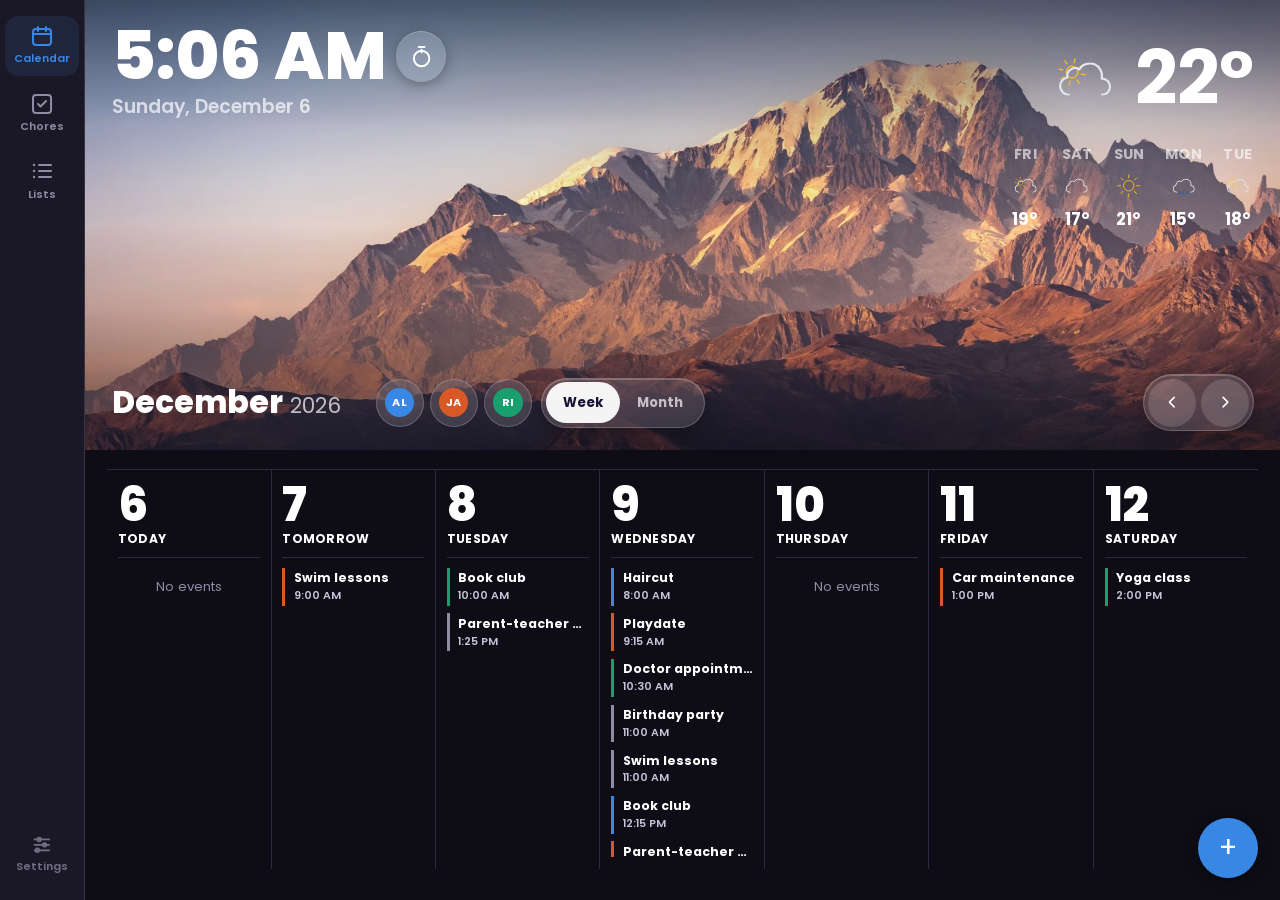
==== family-calendar/index.html @ 55bb39b6 "Speed up weather icon animations ~20%, size up the whole weather section ~25% scaleSvgTiming() scale" ====
<!doctype html>
<html lang="en">
<head>
<meta charset="UTF-8">
<meta name="viewport" content="width=device-width, initial-scale=1, maximum-scale=1, user-scalable=no, viewport-fit=cover">
<title>Lamarsh Calendar</title>
<meta name="description" content="Family wall calendar — shared calendar, chores, and lists.">
<link rel="manifest" href="manifest.json">
<meta name="theme-color" content="#0e0d16">
<meta name="apple-mobile-web-app-capable" content="yes">
<meta name="apple-mobile-web-app-status-bar-style" content="black-translucent">
<meta name="apple-mobile-web-app-title" content="Calendar">
<link rel="apple-touch-icon" href="icons/icon-192.svg">
<link rel="icon" href="icons/icon-192.svg" type="image/svg+xml">
<link rel="preconnect" href="https://fonts.googleapis.com">
<link rel="preconnect" href="https://fonts.gstatic.com" crossorigin>
<link href="https://fonts.googleapis.com/css2?family=Poppins:wght@400;500;600;700;800&display=swap" rel="stylesheet">
<style>
  /* ---------------------------------------------------------------------
     Design tokens
     Palette source: dataviz-skill validated categorical set (adjacent-pair
     CVD-safe in both light & dark). Family colors are always paired with a
     name/initials label, never color-alone, per the skill's relief rule.
     --------------------------------------------------------------------- */
  :root{
    --bg:#f5f4fb; --surface:#ffffff; --surface-2:#ffffff;
    --ink:#14121f; --ink-secondary:#5b5770; --ink-muted:#928da8;
    --border:rgba(31,23,71,0.08); --gridline:#e7e4f3; --baseline:#c7c2e0;
    --accent:#2a78d6; --accent-ink:#ffffff;
    --good:#0ca30c; --warning:#fab219; --serious:#ec835a; --critical:#d03b3b;
    --radius-lg:20px; --radius-md:14px; --radius-sm:10px;
    --font:'Poppins',system-ui,-apple-system,'Segoe UI',sans-serif;
    --shadow:0 3px 14px rgba(31,23,71,0.08), 0 1px 3px rgba(31,23,71,0.05);
    --tap-min:48px; --tap-primary:60px;
    color-scheme: light;
  }
  html[data-theme="dark"]{
    --bg:#0e0d16; --surface:#1a1826; --surface-2:#211f30;
    --ink:#ffffff; --ink-secondary:#c6c3d9; --ink-muted:#8f8ba3;
    --border:rgba(255,255,255,0.12); --gridline:#2c2a3d; --baseline:#3c3a52;
    --accent:#3987e5; --accent-ink:#ffffff;
    --shadow:0 2px 14px rgba(0,0,0,0.45);
    color-scheme: dark;
  }
  *,*::before,*::after{ box-sizing:border-box; }
  /* Scale is calibrated for a 16:9 panel rotated between landscape/portrait —
     e.g. a 22" monitor at 1920x1080 or 1080x1920. Both orientations share the
     same short/long side pair (1080/1920), so vmin (the shorter side) stays
     consistent between them: this lands ~16px at that resolution and scales
     proportionally for a same-ratio panel of a different size. */
  html{ font-size: clamp(13px, 0.28vmin + 13px, 18px); -webkit-tap-highlight-color: transparent; }
  body{
    margin:0; min-height:100vh; min-height:100dvh; background:var(--bg); color:var(--ink);
    font-family:var(--font); font-weight:400; overflow:hidden;
    transition: background .6s ease, color .6s ease;
  }
  button{ font-family:inherit; }
  h1,h2,h3{ margin:0; font-weight:700; }
  p{ margin:0; }
  ul{ list-style:none; margin:0; padding:0; }
  input,select,textarea{ font-family:inherit; font-size:1rem; }
  .visually-hidden{ position:absolute; width:1px; height:1px; overflow:hidden; clip:rect(0,0,0,0); }

  /* ---------------------------------------------------------------------
     App shell
     --------------------------------------------------------------------- */
  #app{
    height:100vh; height:100dvh; width:100vw; display:grid; overflow:hidden;
  }
  #app[data-orientation="portrait"]{
    grid-template-columns: 1fr;
    grid-template-rows: auto 1fr auto;
    grid-template-areas: "header" "main" "nav";
  }
  #app[data-orientation="landscape"]{
    grid-template-columns: auto 1fr;
    grid-template-rows: auto 1fr;
    grid-template-areas: "nav header" "nav main";
  }

  /* Week/month cross-fade — see switchCalMode(). Week and month are
     structurally different enough (single grid vs. photo-sidebar layout,
     header shown vs. collapsed) that sliding one into the other would
     look like two unrelated layouts colliding, so both header and main
     fade+scale out together, swap instantly while invisible, then
     fade+scale back in as the new layout. */
  header#header, #main{ transition: opacity .22s ease, transform .22s ease; }
  .cal-mode-swap header#header, .cal-mode-swap #main{ opacity:0; transform:scale(.97); pointer-events:none; }

  /* Header — a permanent-dark "wallpaper" hero: time+date, current weather
     + a short forecast strip, with a glass toolbar (nav/filter/Week-Month)
     for the Calendar view floating on top. This panel does not follow the
     light/dark toggle — like a lock-screen wallpaper it's always dark;
     the toggle governs the content area below it instead. */
  header#header{
    grid-area: header; display:flex; flex-direction:column; gap:.7rem;
    padding: 1rem 1.4rem; position:relative; overflow:hidden; color:#fff;
    background:#0a0917; /* fallback; .hero-bg paints the real wallpaper */
  }
  /* Wallpaper: a real photo (embedded as a data URI, so it needs no
     network fetch and works the same in the sandbox, the Artifact
     preview, and once deployed) — see DEFAULT_WALLPAPER and
     applyWallpaperPhoto(). Settings -> Wallpaper photo can swap in a
     different image URL once deployed; the embedded default is always
     the fallback if that fails to load. */
  .hero-bg{ position:absolute; inset:0; z-index:0; overflow:hidden; background:#141225; }
  .hero-photo{ position:absolute; inset:0; background-size:cover; background-position:center; }
  /* Dual vignette: darkens the top (clock/date/weather) and bottom (the
     toolbar) for contrast, leaving the middle of the photo clear. */
  .hero-overlay{
    position:absolute; inset:0; z-index:0; pointer-events:none;
    background:linear-gradient(180deg, rgba(4,4,12,.58) 0%, rgba(4,4,12,.12) 28%, transparent 50%, rgba(4,4,12,.1) 68%, rgba(4,4,12,.56) 100%);
  }
  .hero-main{ display:flex; align-items:flex-start; justify-content:space-between; gap:1rem; flex-wrap:wrap; position:relative; z-index:1; }
  .hero-clock-block{ display:flex; flex-direction:column; gap:.15rem; }
  .hero-clock-block .clock{ font-size:2.3rem; font-weight:800; font-variant-numeric:tabular-nums; line-height:1; color:#fff; }
  .hero-clock-block .subline{ font-size:.9rem; color:rgba(255,255,255,.68); font-weight:600; }

  .hero-weather-block{ display:flex; align-items:center; gap:1rem; flex-wrap:wrap; }
  .weather-now{ display:flex; align-items:center; gap:.63rem; }
  .weather-now .wicon svg{ width:2.63rem; height:2.63rem; display:block; }
  .weather-now .wtemp{ font-size:1.88rem; font-weight:700; }
  .weather-strip{ display:flex; gap:1.06rem; padding-left:1.25rem; border-left:1px solid rgba(255,255,255,.16); }
  .weather-day{ display:flex; flex-direction:column; align-items:center; gap:.19rem; font-size:.83rem; color:rgba(255,255,255,.6); font-weight:700; text-transform:uppercase; letter-spacing:.02em; }
  .weather-day .wicon svg{ width:1.44rem; height:1.44rem; color:rgba(255,255,255,.82); display:block; }
  .weather-day .wtemp{ font-size:.9rem; color:#fff; font-weight:700; text-transform:none; letter-spacing:0; }

  /* Current-conditions weather icon animates (Meteocons' own native SMIL
     animations — rotating sun, drifting cloud, falling rain, etc.); the
     forecast strip below it renders the same source icons with their
     animations stripped, so only "right now" feels alive. See
     weatherIconSvg()/WEATHER_ICON_RAW in the script — prefers-reduced-
     motion is honored there (animations are stripped at markup-build
     time, since it's SMIL, not CSS, so a CSS media query can't reach it). */
  .weather-now .wicon svg{ overflow:visible; }

  .header-cal-toolbar-wrap{ display:flex; flex-direction:column; align-items:flex-start; gap:.5rem; position:relative; z-index:1; }
  /* Full width of the wrap so the arrow pill's margin-left:auto (below)
     has room to push it out to the toolbar's real right edge, not just
     the right edge of whatever content precedes it. */
  .header-cal-toolbar{ display:flex; align-items:center; gap:.6rem; flex-wrap:wrap; width:100%; }
  /* Static "Month Year" readout, left-aligned — replaces the old label
     that lived between the prev/next arrows (those moved to the right;
     see .glass-group below). Month carries the weight, year just tags
     along lighter/smaller so the eye lands on the thing that actually
     changes when paging. */
  /* min-width sized to the longest month name ("September" + " 2026",
     measured) so switching months never reflows the family filter chips,
     Week/Month toggle, or arrow pill sitting after it in the toolbar —
     shorter months just leave empty space in the reserved box instead. */
  .cal-period-label{ display:flex; align-items:baseline; gap:.5rem; color:#fff; min-width:16.4rem; }
  .cal-period-label .cal-period-month{ font-size:2rem; font-weight:800; }
  .cal-period-label .cal-period-year{ font-size:1.35rem; font-weight:400; color:rgba(255,255,255,.7); }
  /* "Back to Today" lives between the prev/next arrows now, inside the
     same glass-group pill, and only takes up space once you've paged
     away from the current week/month — see updateTodayButton(). Animated
     open/closed (width+padding+margin, not display:none) so appearing
     visibly pushes the prev arrow leftward rather than just popping in —
     the pill's right edge stays pinned to the toolbar's right edge (see
     margin-left:auto above), so growing its content can only push the
     *left* side outward. #cal-prev's own margin-right supplies the gap
     to #cal-next when the today button is collapsed to zero width, so
     the two arrows land flush together with no leftover gap. */
  .glass-group #cal-prev{ margin-right:.3rem; }
  .glass-group .cal-today-inline{
    display:flex; align-items:center; justify-content:center; height:var(--tap-min);
    width:0; padding:0; margin-right:0; opacity:0; overflow:hidden;
    border-radius:999px; background:rgba(255,255,255,.16); border:none;
    color:#fff; font-size:.7rem; font-weight:700; text-transform:uppercase; letter-spacing:.02em;
    cursor:pointer; white-space:nowrap; flex-shrink:0; pointer-events:none;
    transition:width .32s cubic-bezier(.22,.9,.32,1), padding .32s cubic-bezier(.22,.9,.32,1),
      margin-right .32s cubic-bezier(.22,.9,.32,1), opacity .22s ease;
  }
  .glass-group .cal-today-inline.is-visible{
    width:8.4rem; padding:0 .85rem; margin-right:.3rem; opacity:1; pointer-events:auto;
  }
  .glass-group .cal-today-inline:active{ transform:scale(.96); }

  /* Calendar view only: the header grows into the full wallpaper hero from
     the reference photo — big clock/date top-left, weather top-right, the
     glass toolbar floating near the bottom of the art, lots of open sky
     in between. Other views keep the compact bar (content, not scenery,
     is the point there). */
  #app[data-view="calendar"] header#header{
    height:50vh; min-height:260px; padding:1.5rem 1.7rem 1.2rem; justify-content:space-between;
  }
  #app[data-view="calendar"] .hero-clock-block .clock{ font-size:7.4vmin; }
  #app[data-view="calendar"] .hero-clock-block .subline{ font-size:2.1vmin; }
  #app[data-view="calendar"] .header-cal-toolbar-wrap{ margin-top:auto; }

  /* Week-view header only: weather stacks (current on top, forecast strip
     below) and scales up to match the clock+date block's height on the
     opposite corner, instead of sitting small and single-line beside it.
     Scoped to data-view="calendar" so the compact Chores/Lists/Settings
     header (which reuses the same .hero-weather-block markup) stays
     small. The month-view sidebar keeps its own sizing below — its
     .weather-now/.weather-strip aren't inside .hero-weather-block. */
  #app[data-view="calendar"] .hero-weather-block{ flex-direction:column; align-items:flex-end; gap:1.13vmin; }
  #app[data-view="calendar"] .hero-weather-block .weather-now{ gap:1.38vmin; }
  #app[data-view="calendar"] .hero-weather-block .weather-now .wicon svg{ width:8.25vmin; height:8.25vmin; }
  #app[data-view="calendar"] .hero-weather-block .weather-now .wtemp{ font-size:8.25vmin; }
  #app[data-view="calendar"] .hero-weather-block .weather-strip{ border-left:none; padding-left:0; gap:2.25vmin; }
  #app[data-view="calendar"] .hero-weather-block .weather-day{ font-size:1.63vmin; gap:.5vmin; }
  #app[data-view="calendar"] .hero-weather-block .weather-day .wicon svg{ width:3.5vmin; height:3.5vmin; }
  #app[data-view="calendar"] .hero-weather-block .weather-day .wtemp{ font-size:1.88vmin; }

  .month-side-weather .weather-now .wicon svg{ width:5.5vmin; height:5.5vmin; }
  .month-side-weather .weather-now .wtemp{ font-size:4.5vmin; }
  .month-side-weather .weather-strip{ gap:1.75vmin; }
  .month-side-weather .weather-day{ font-size:1.31vmin; gap:.38vmin; }
  .month-side-weather .weather-day .wicon svg{ width:2.5vmin; height:2.5vmin; }
  .month-side-weather .weather-day .wtemp{ font-size:1.5vmin; }

  /* Glass ("liquid glass") controls — frosted, translucent, thin light
     border + inner highlight. Touch targets stay at --tap-min regardless
     of the compact look; density comes from styling, not smaller hitboxes. */
  .glass-group{
    /* No `gap` here — spacing between the arrows/today-button is done
       with explicit margins (see #cal-prev and .cal-today-inline below)
       so the today-button's open/close animation can collapse its own
       surrounding space to exactly zero, not just its own width. */
    display:flex; align-items:center; background:rgba(255,255,255,.12);
    backdrop-filter:blur(20px) saturate(120%) brightness(1.06); -webkit-backdrop-filter:blur(20px) saturate(120%) brightness(1.06);
    border:1px solid rgba(255,255,255,.2); border-radius:999px; padding:.25rem;
    margin-left:auto; /* pushes the prev/next pill to the toolbar's right edge */
    box-shadow:inset 0 1px 0 rgba(255,255,255,.22), 0 4px 14px rgba(0,0,0,.28);
  }
  .glass-icon-btn{
    display:flex; align-items:center; justify-content:center; width:var(--tap-min); height:var(--tap-min);
    border-radius:50%; border:none; background:rgba(255,255,255,.14); color:#fff; cursor:pointer; flex-shrink:0;
  }
  .glass-icon-btn svg{ width:1.05rem; height:1.05rem; display:block; }
  .glass-icon-btn:active{ transform:scale(.92); }
  .glass-segmented{
    display:flex; background:rgba(255,255,255,.12); backdrop-filter:blur(20px) saturate(120%) brightness(1.06); -webkit-backdrop-filter:blur(20px) saturate(120%) brightness(1.06);
    border:1px solid rgba(255,255,255,.2); border-radius:999px; padding:.25rem;
    box-shadow:inset 0 1px 0 rgba(255,255,255,.22), 0 4px 14px rgba(0,0,0,.28);
  }
  .glass-segmented button{ border:none; background:none; min-height:calc(var(--tap-min) - .5rem); padding:0 1.1rem; border-radius:999px; font-weight:700; color:rgba(255,255,255,.68); cursor:pointer; font-size:.85rem; }
  .glass-segmented button.is-active{ background:rgba(255,255,255,.94); color:#171335; }

  /* Family filter — small glass avatar chips, lives in the header toolbar */
  #family-filter{ display:flex; gap:.4rem; flex-wrap:wrap; align-items:center; }
  .filter-chip{
    position:relative; display:flex; align-items:center; justify-content:center; min-width:var(--tap-min); height:var(--tap-min); padding:.2rem;
    border-radius:999px; border:1px solid rgba(255,255,255,.2); background:rgba(255,255,255,.12);
    backdrop-filter:blur(20px) saturate(120%) brightness(1.06); -webkit-backdrop-filter:blur(20px) saturate(120%) brightness(1.06);
    cursor:pointer; opacity:1; transition: opacity .2s ease, transform .15s ease;
  }
  .filter-chip.is-off{ opacity:.35; }
  .filter-chip:active{ transform:scale(.94); }
  .filter-chip .avatar{ width:1.9rem; height:1.9rem; font-size:.72rem; }
  .filter-chip .fname{ display:none; }
  /* Photo avatar: the member's color moves from filling the whole
     circle to a small corner dot instead — a wider ring than fill
     matches how iOS badges a photo avatar (status dot, not a tint).
     Only chips with a photo get the dot; the colored-initials fallback
     already conveys the color by itself. */
  .filter-chip .avatar.has-photo{ background-size:cover; background-position:center; color:transparent; font-size:0; }
  .filter-chip .member-dot{
    display:none; position:absolute; right:.05rem; bottom:.05rem; width:.65rem; height:.65rem;
    border-radius:50%; border:2px solid #fff; box-shadow:0 1px 3px rgba(0,0,0,.35);
  }
  .filter-chip .avatar.has-photo ~ .member-dot{ display:block; }

  .avatar{
    width:44px; height:44px; border-radius:50%; display:flex; align-items:center; justify-content:center;
    color:#fff; font-weight:700; font-size:1rem; flex-shrink:0; letter-spacing:.02em;
  }

  /* Countdown banner — disabled for now (see renderCountdown()); rule kept
     so it's a quick re-enable rather than a rebuild. */
  #countdown-banner{
    display:none; align-items:center; justify-content:center; gap:.6rem;
    background:var(--accent); color:var(--accent-ink); padding:.55rem 1rem; font-weight:600; font-size:1rem;
    text-align:center;
  }

  /* Timer -------------------------------------------------------------
     Round trigger sits right next to the time itself (not the date
     line below it) — see .timer-trigger-hdr/-mside in HTML; both open
     the one shared panel below via openTimerPanel(), which computes the
     FLIP-style expand animation from whichever button was tapped.
     .hero-clock-block stays its original column (time row, then date
     below); .hero-clock-toprow is the new row holding just the time +
     button, so the button's vertical center lines up with the time
     specifically instead of the whole two-line block. */
  .hero-clock-toprow{ display:flex; align-items:center; gap:.6rem; }
  /* A deliberately bigger, more prominent button than the small
     --tap-min icon buttons elsewhere — it sits right next to the hero
     clock as its own feature, not a minor toolbar action. font-size
     here sizes the icon/running-time text (in em, below) as well as the
     button's own box, so both grow together; scaled up a bit further in
     calendar view to stay proportionate to the big hero clock there. */
  .timer-trigger{
    position:relative; display:flex; align-items:center; justify-content:center;
    font-size:3.4rem; width:1em; height:1em; border-radius:50%; border:none; cursor:pointer; flex-shrink:0;
    background:rgba(255,255,255,.14); backdrop-filter:blur(20px) saturate(120%) brightness(1.06); -webkit-backdrop-filter:blur(20px) saturate(120%) brightness(1.06);
    box-shadow:inset 0 1px 0 rgba(255,255,255,.22), 0 4px 14px rgba(0,0,0,.28); color:#fff;
  }
  #app[data-view="calendar"] .timer-trigger{ font-size:5.6vmin; }
  .timer-trigger:active{ transform:scale(.92); }
  .timer-trigger svg{ width:.46em; height:.46em; display:block; }
  .timer-trigger .ttt{ display:none; font-size:.24em; font-weight:800; font-variant-numeric:tabular-nums; letter-spacing:.01em; }
  .timer-trigger.is-active svg{ display:none; }
  .timer-trigger.is-active .ttt{ display:block; }
  /* Progress ring — a conic-gradient sweep masked down to a thin band
     just outside the button (same content-box/border-box exclude trick
     used for the today-cell ring in month view), updated each tick via
     the --timer-progress custom property. Only visible while a timer is
     actually counting down. */
  .timer-trigger::before{
    content:''; position:absolute; inset:-.08em; border-radius:50%; pointer-events:none; padding:.045em;
    background:conic-gradient(var(--timer-ring-color,#fff) var(--timer-progress,0deg), rgba(255,255,255,.22) 0deg);
    transition:opacity .25s ease, background .3s linear;
    mask-image:linear-gradient(#000 0 0), linear-gradient(#000 0 0);
    mask-clip:content-box, border-box; mask-composite:exclude;
    -webkit-mask-image:linear-gradient(#000 0 0), linear-gradient(#000 0 0);
    -webkit-mask-clip:content-box, border-box; -webkit-mask-composite:xor;
    opacity:0;
  }
  .timer-trigger.is-active::before{ opacity:1; }
  .timer-trigger.is-done{ animation:timer-pulse 1s ease-in-out infinite; }
  @keyframes timer-pulse{ 50%{ background:rgba(255,90,90,.55); } }

  /* Transparent click-catcher behind the panel so tapping anywhere
     outside it closes it, without dimming the wallpaper underneath —
     this is a small floating card, not a full modal takeover. */
  #timer-scrim{ position:fixed; inset:0; z-index:57; display:none; }
  #timer-scrim.is-open{ display:block; }
  /* No top/left here — openTimerPanel() always sets those explicitly,
     centering the panel within whichever "wallpaper" element is
     currently visible (getWallpaperAreaRect(): the header, or the month
     sidebar when the header's hidden in landscape month mode), computed
     fresh on every open rather than fixed in CSS. That sidesteps having
     to special-case the nav rail's width (landscape puts it in its own
     column to the left of the header, which a plain fixed left:Nrem
     would otherwise land underneath). */
  .timer-panel{
    position:fixed; z-index:58; width:min(23rem, 88vw);
    background:rgba(255,255,255,.14); backdrop-filter:blur(28px) saturate(120%) brightness(1.06); -webkit-backdrop-filter:blur(28px) saturate(120%) brightness(1.06);
    border:1px solid rgba(255,255,255,.26); border-radius:1.6rem; padding:1.3rem 1.4rem 1.5rem;
    box-shadow:inset 0 1px 0 rgba(255,255,255,.25), 0 20px 60px rgba(0,0,0,.45);
    color:#fff; overflow:hidden;
  }
  .timer-panel[hidden]{ display:none; }
  /* Same progress ring as the round trigger button (see .timer-trigger
     ::before above), wrapped around the panel's own rounded-rectangle
     edge instead of a circle — drawn just inside the border (inset:0,
     not a negative inset like the button's) since .timer-panel clips
     via overflow:hidden. Driven by the same --timer-progress/
     --timer-ring-color vars, set alongside the buttons' in
     renderTimerButtons(). */
  .timer-panel::before{
    content:''; position:absolute; inset:0; border-radius:1.6rem; pointer-events:none; padding:3px;
    background:conic-gradient(var(--timer-ring-color,#fff) var(--timer-progress,0deg), rgba(255,255,255,.22) 0deg);
    mask-image:linear-gradient(#000 0 0), linear-gradient(#000 0 0);
    mask-clip:content-box, border-box; mask-composite:exclude;
    -webkit-mask-image:linear-gradient(#000 0 0), linear-gradient(#000 0 0);
    -webkit-mask-clip:content-box, border-box; -webkit-mask-composite:xor;
    opacity:0; transition:opacity .25s ease, background .3s linear;
  }
  .timer-panel[data-state="running"]::before{ opacity:1; }
  .timer-panel-head{ display:flex; align-items:center; justify-content:space-between; margin-bottom:.9rem; }
  .timer-panel-title{ font-weight:800; font-size:1.05rem; }
  .timer-panel-close{
    display:flex; align-items:center; justify-content:center; width:2.1rem; height:2.1rem; border-radius:50%;
    border:none; background:rgba(255,255,255,.14); color:#fff; cursor:pointer;
  }
  .timer-panel-close svg{ width:.9rem; height:.9rem; }
  .timer-display{
    text-align:center; font-size:3rem; font-weight:800; font-variant-numeric:tabular-nums;
    margin-bottom:1.1rem; letter-spacing:.01em;
  }
  .timer-panel[data-state="done"] .timer-display{ animation:timer-pulse-text 1s ease-in-out infinite; color:#ff8a8a; }
  @keyframes timer-pulse-text{ 50%{ opacity:.5; } }
  .timer-add-row{ display:grid; grid-template-columns:repeat(4,1fr); gap:.5rem; margin-bottom:1.1rem; }
  .timer-add-btn{
    border:none; border-radius:.9rem; padding:.65rem 0; background:rgba(255,255,255,.14);
    color:#fff; font-weight:700; font-size:.85rem; cursor:pointer;
  }
  .timer-add-btn:active{ transform:scale(.94); }
  .timer-actions{ display:flex; gap:.6rem; }
  .timer-btn{
    flex:1; border:none; border-radius:999px; padding:.75rem 0; font-weight:700; font-size:.9rem; cursor:pointer;
  }
  .timer-btn.primary{ background:#fff; color:#171335; }
  .timer-btn.primary:disabled{ opacity:.4; }
  .timer-btn.ghost{ background:rgba(255,255,255,.14); color:#fff; }
  .timer-btn:active:not(:disabled){ transform:scale(.96); }

  /* Nav ---------------------------------------------------------------- */
  nav#nav{
    grid-area: nav; display:flex; background:var(--surface); border-top:1px solid var(--border);
    z-index:5;
  }
  #app[data-orientation="portrait"] nav#nav{ flex-direction:row; justify-content:space-around; padding:.4rem .6rem; }
  #app[data-orientation="landscape"] nav#nav{
    flex-direction:column; justify-content:flex-start; align-items:center; gap:.5rem;
    border-top:none; border-right:1px solid var(--border); padding:1rem .6rem; width:5.5rem;
  }
  .nav-btn{
    display:flex; flex-direction:column; align-items:center; justify-content:center; gap:.2rem;
    min-width:var(--tap-primary); min-height:var(--tap-primary); border:none; background:none; cursor:pointer;
    color:var(--ink-muted); border-radius:var(--radius-md); padding:.4rem .6rem;
  }
  .nav-btn .icon{ display:flex; }
  .nav-btn .icon svg{ width:1.55rem; height:1.55rem; }
  .nav-btn .label{ font-size:.7rem; font-weight:600; }
  .nav-btn.is-active{ color:var(--accent); background:color-mix(in srgb, var(--accent) 12%, transparent); }
  .nav-spacer{ flex:1; }
  .nav-btn.settings-btn{ color:var(--ink-muted); opacity:.75; }
  .nav-btn.settings-btn .icon svg{ width:1.4rem; height:1.4rem; }
  #app[data-orientation="landscape"] .nav-spacer{ display:block; }

  /* Main / views --------------------------------------------------------- */
  main#main{ grid-area: main; overflow:hidden; position:relative; background:var(--bg); }
  .view{ position:absolute; inset:0; overflow-y:auto; padding:1.2rem 1.4rem 2rem; }
  .view[hidden]{ display:none; }

  .view-toolbar{ display:flex; align-items:center; justify-content:space-between; gap:.8rem; margin-bottom:1rem; flex-wrap:wrap; }
  .toolbar-nav{ display:flex; align-items:center; gap:.5rem; }
  .icon-btn{
    display:flex; align-items:center; justify-content:center; width:var(--tap-min); height:var(--tap-min);
    border-radius:50%; border:none; background:var(--surface-2); color:var(--ink); cursor:pointer; font-size:1.3rem;
    box-shadow:var(--shadow);
  }
  .icon-btn:active{ transform:scale(.94); }
  .segmented{ display:flex; background:var(--surface-2); border-radius:999px; padding:.25rem; box-shadow:var(--shadow); }
  .segmented button{
    border:none; background:none; padding:.5rem 1.1rem; border-radius:999px; font-weight:600; color:var(--ink-secondary);
    cursor:pointer; min-height:2.4rem;
  }
  .segmented button.is-active{ background:var(--accent); color:var(--accent-ink); }

  /* Calendar shell: fills the view, no page-level scroll except where noted.
     Toolbar now lives in the header, so this view is just the grid. */
  #view-calendar.view:not([hidden]){ display:flex; flex-direction:column; overflow:hidden; }
  /* position:relative + overflow:hidden so the outgoing/incoming grid can
     be stacked and slid during prev/next paging — see slideReplace(). */
  #calendar-week{ flex:1; min-height:0; position:relative; overflow:hidden; }

  /* Calendar: week — a single full-width row, 7 columns starting from
     today (Today, Tomorrow, then weekday names), hairline dividers only,
     no card boxes/shadows — same shape both orientations */
  .week-grid{
    display:grid; grid-template-columns:repeat(7,1fr); border-top:1px solid var(--gridline);
    position:absolute; inset:0; width:100%; height:100%; background:var(--bg);
  }
  .day-col{
    border-right:1px solid var(--gridline); padding:.8rem .7rem; display:flex; flex-direction:column; gap:.5rem;
    min-width:0; min-height:0; transition: background .15s ease;
  }
  .day-col:last-child{ border-right:none; }
  /* Portrait: 2 rows x 4 columns (8 days) instead of one 7-across row —
     each cell gets much more width so titles stop truncating, at the
     cost of less height per cell (busy days scroll within .col-events,
     same mechanism as before, just kicking in more often). */
  #app[data-orientation="portrait"] .week-grid{
    grid-template-columns:repeat(4,1fr); grid-template-rows:repeat(2,1fr);
  }
  #app[data-orientation="portrait"] .day-col:nth-child(4n){ border-right:none; }
  #app[data-orientation="portrait"] .day-col:nth-child(-n+4){ border-bottom:1px solid var(--gridline); }
  .day-col.is-drop-target{ background:color-mix(in srgb, var(--accent) 14%, transparent); }
  .day-col.is-drop-flash{ animation: dropFlash .5s ease; }
  @keyframes dropFlash{
    0%{ background:color-mix(in srgb, var(--accent) 30%, transparent); }
    100%{ background:transparent; }
  }
  .day-col .col-head{
    display:flex; flex-direction:column; gap:.1rem; flex-shrink:0;
    padding-bottom:.6rem; margin-bottom:.1rem; border-bottom:1px solid var(--gridline);
  }
  .day-col .col-head .dnum{ font-size:3rem; font-weight:800; line-height:1; color:var(--ink); }
  .day-col .col-head .dname{ font-size:.78rem; color:var(--ink); font-weight:700; text-transform:uppercase; letter-spacing:.02em; }
  .day-col .col-events{ display:flex; flex-direction:column; gap:.5rem; overflow-y:auto; min-height:0; }

  /* Shared compact event row — text directly on the flat background, a
     colored bar carries identity instead of a filled pill/card */
  .event-row{
    display:flex; flex-direction:column; align-items:flex-start; gap:.05rem; width:100%; text-align:left;
    background:none; border:none; border-left:3px solid var(--accent); border-radius:0; padding:.1rem 0 .1rem .55rem;
    cursor:pointer; font-family:inherit; transition: opacity .15s ease;
  }
  .event-row .ername{ font-size:.8rem; font-weight:700; color:var(--ink); overflow:hidden; text-overflow:ellipsis; white-space:nowrap; max-width:100%; }
  .event-row .ertime{ font-size:.7rem; color:var(--ink-secondary); font-weight:600; }
  .er-recur-icon{ width:.68rem; height:.68rem; vertical-align:-1px; margin-right:.2rem; opacity:.65; flex-shrink:0; }
  .event-row[data-synced="0"]{ touch-action:none; }
  .event-row.is-dragging{ opacity:.3; }

  /* Floating clone that tracks the pointer while dragging an event card
     — see makeEventDraggable(). Not a real event-row so it can carry its
     own transform/shadow without fighting the grid's own layout. */
  .event-ghost{
    position:fixed; left:0; top:0; z-index:200; pointer-events:none;
    display:flex; flex-direction:column; gap:.05rem;
    background:var(--surface); border-left:3px solid var(--accent); border-radius:0 var(--radius-sm) var(--radius-sm) 0;
    padding:.35rem .7rem .35rem .55rem; box-shadow:0 14px 30px rgba(0,0,0,.32), 0 3px 10px rgba(0,0,0,.22);
    will-change:transform, opacity;
  }
  .event-ghost .ername{ font-size:.8rem; font-weight:700; color:var(--ink); white-space:nowrap; }
  .event-ghost .ertime{ font-size:.7rem; color:var(--ink-secondary); font-weight:600; white-space:nowrap; }

  /* Calendar: month — plain thin-line grid, no card, no side panel.
     Each cell carries its own compact colored event pills. Absolutely
     positioned within .month-grid-wrap so the outgoing/incoming month
     can be stacked and slid during prev/next paging — see slideReplace(). */
  .month-grid{
    display:grid; grid-template-columns:repeat(7,1fr); grid-template-rows:auto repeat(6,1fr);
    border-top:1px solid var(--gridline); border-left:1px solid var(--gridline);
    position:absolute; inset:0; width:100%; height:100%; background:var(--bg);
  }
  .month-dow{ text-align:center; font-size:.68rem; font-weight:700; color:var(--ink-muted); text-transform:uppercase; padding:.4rem 0; }
  .month-cell{
    border-right:1px solid var(--gridline); border-bottom:1px solid var(--gridline); display:flex; flex-direction:column;
    align-items:flex-start; padding:.4rem .45rem; cursor:pointer; gap:.2rem; min-height:0; min-width:0; overflow:hidden;
    position:relative;
  }
  /* Today: a tinted fill plus a thin static accent ring — needs to read
     clearly at a glance from across a room. The ring is a solid color on
     a padded ::after, masked down to just its padding band (the
     content-box/border-box xor trick below) so only a thin outline shows
     rather than a filled disc. */
  .month-cell.is-today{ background:color-mix(in srgb, var(--accent) 12%, transparent); }
  .month-cell.is-today::after{
    content:''; position:absolute; inset:3px; border-radius:8px; pointer-events:none;
    padding:2px; background:var(--accent);
    mask-image:linear-gradient(#000 0 0), linear-gradient(#000 0 0);
    mask-clip:content-box, border-box;
    mask-composite:exclude;
    -webkit-mask-image:linear-gradient(#000 0 0), linear-gradient(#000 0 0);
    -webkit-mask-clip:content-box, border-box;
    -webkit-mask-composite:xor;
  }
  /* One-shot "here it is" pulse for the Back to Today button — see
     flashTodayCell() — plays once on whichever element currently carries
     .is-today (a month cell or a week-view day column) right as the
     slide-to-today transition settles. Uses an inset shadow rather than
     an outward one: both grids' containers clip overflow for the slide
     transition (see #calendar-week/#calendar-month-wrap), so anything
     that tried to bleed outside the cell's own box would just get cut
     off at the container edge. */
  .flash-today{ animation:todayFlash 1.1s ease-out; }
  @keyframes todayFlash{
    0%, 100%{ background:transparent; box-shadow:inset 0 0 0 0 transparent; }
    15%{ background:color-mix(in srgb, var(--accent) 32%, transparent); box-shadow:inset 0 0 0 3px var(--accent); }
    40%{ background:transparent; box-shadow:inset 0 0 0 0 transparent; }
    55%{ background:color-mix(in srgb, var(--accent) 32%, transparent); box-shadow:inset 0 0 0 3px var(--accent); }
  }
  @media (prefers-reduced-motion: reduce){
    .flash-today{ animation:none; }
  }
  .month-cell.is-today .mnum{ color:var(--accent); }
  .month-cell.is-other-month{ opacity:.35; }
  .month-cell .mnum{ font-weight:700; font-size:.82rem; flex-shrink:0; }
  .month-cell .mpills{ display:flex; flex-direction:column; gap:2px; width:100%; overflow:hidden; }
  .month-cell .mpill{ font-size:.6rem; font-weight:700; color:#fff; border-radius:4px; padding:1px 5px; white-space:nowrap; overflow:hidden; text-overflow:ellipsis; }
  .month-cell .mmore{ font-size:.58rem; color:var(--ink-muted); font-weight:700; padding-left:5px; }

  /* Calendar: month, landscape only — a left wallpaper sidebar (the same
     night-sky/aurora/pine art as the header) carrying clock, date,
     weather and wind, beside the month grid — a fixed 1/3 (sidebar) to
     2/3 (grid) split of the screen width. Portrait keeps the plain
     full-width grid under the normal header instead — there's no width
     to spare for a sidebar there. */
  .month-shell{ height:100%; }
  .month-side{ display:none; }
  .month-grid-col{ height:100%; display:flex; flex-direction:column; min-width:0; flex:2 1 0; }
  .month-grid-wrap{ width:100%; height:100%; position:relative; overflow:hidden; }
  #app[data-orientation="landscape"][data-cal-mode="month"] #view-calendar{ padding:0; }
  #app[data-orientation="landscape"][data-cal-mode="month"] #calendar-month-shell{ display:flex; }
  #app[data-orientation="landscape"][data-cal-mode="month"] .month-side{
    display:flex; flex-direction:column; position:relative; overflow:hidden; color:#fff;
    flex:1 1 0; min-width:0; padding:1.6rem 1.6rem 1.8rem;
  }
  /* Toolbar lives here (relocated from the header by JS — see
     relocateToolbar()) so it's left-aligned to the grid, not the photo
     sidebar. #month-toolbar-anchor is only ever populated in this mode;
     it's simply empty (and takes no space) otherwise. */
  #month-toolbar-anchor:not(:empty){ padding:1.6rem 1.6rem 0; flex-shrink:0; }
  #app[data-orientation="landscape"][data-cal-mode="month"] .month-grid-wrap{
    /* .month-grid-wrap shares its flex column with #month-toolbar-anchor
       (see the html restructure above), so it can't just claim height:100%
       of that column — the toolbar's own height needs to come out of that
       first. flex:1 with min-height:0 fills exactly what's left, at the
       column's full width (the 2/3 split above already fixed that). */
    flex:1 1 0; min-height:0; width:100%;
  }
  .month-side-content{ position:relative; z-index:1; display:flex; flex-direction:column; height:100%; }
  .month-side-weather{ margin-top:auto; display:flex; flex-direction:column; gap:1rem; align-items:flex-start; }
  .month-side .weather-strip{ border-left:none; padding-left:0; }
  .month-side-wind{ display:flex; align-items:center; gap:.5rem; font-size:.85rem; font-weight:600; color:rgba(255,255,255,.75); }
  .month-side-wind svg{ width:1.2rem; height:1.2rem; flex-shrink:0; }

  /* Header collapses away entirely in this mode (rather than shrinking to
     a slim strip) — the toolbar has relocated into the grid column and
     the sidebar already shows clock/date/weather, so there's nothing left
     for the header to show; leaving it present just meant a second,
     differently-cropped sliver of the wallpaper photo sitting above the
     sidebar's own copy. Collapsing it lets the sidebar photo run the full
     screen height uninterrupted. Scoped to the Calendar view specifically
     — data-cal-mode persists in the background while browsing other tabs,
     and shouldn't hide their header too. */
  #app[data-orientation="landscape"][data-view="calendar"][data-cal-mode="month"] header#header{ display:none; }

  .agenda-date-label{ font-weight:700; font-size:1.1rem; margin-bottom:.8rem; flex-shrink:0; }
  .agenda-list{ display:flex; flex-direction:column; gap:.5rem; overflow-y:auto; flex:1; min-height:0; }

  /* Chores --------------------------------------------------------------- */
  .chore-section{ margin-bottom:1.4rem; }
  .chore-section-head{ display:flex; align-items:center; gap:.6rem; margin-bottom:.6rem; padding:.4rem .6rem; border-radius:var(--radius-sm); }
  .chore-section-head h2{ font-size:1.15rem; }
  .chore-row{
    display:flex; align-items:center; gap:.8rem; background:var(--surface); border-radius:var(--radius-md);
    padding:.7rem .9rem; margin-bottom:.5rem; min-height:var(--tap-primary);
  }
  .drag-handle{ color:var(--ink-muted); font-size:1.3rem; cursor:grab; padding:.4rem; touch-action:none; }
  .checkbox{
    width:2rem; height:2rem; border-radius:8px; border:2px solid var(--baseline); flex-shrink:0; cursor:pointer;
    display:flex; align-items:center; justify-content:center; background:var(--surface-2);
  }
  .checkbox.is-checked{ background:var(--good); border-color:var(--good); color:#fff; }
  .chore-row .ctitle{ flex:1; font-size:1rem; font-weight:600; }
  .chore-row.is-done .ctitle{ text-decoration:line-through; color:var(--ink-muted); }
  .chip-recurrence{ font-size:.7rem; font-weight:700; text-transform:uppercase; color:var(--ink-muted); background:var(--bg); padding:.25rem .55rem; border-radius:999px; }
  .sortable-ghost{ opacity:.3; }

  /* Lists ----------------------------------------------------------------- */
  .lists-grid{ display:grid; grid-template-columns:repeat(auto-fill, minmax(9.5rem,1fr)); gap:.8rem; }
  .list-tile{
    background:var(--surface); border-radius:var(--radius-lg); padding:1.1rem; min-height:7.5rem; display:flex;
    flex-direction:column; justify-content:space-between; cursor:pointer; border-top:6px solid var(--accent); box-shadow:var(--shadow);
  }
  .list-tile h3{ font-size:1.05rem; }
  .list-tile .count{ color:var(--ink-secondary); font-size:.85rem; font-weight:600; }
  .add-list-tile{ display:flex; align-items:center; justify-content:center; border:2px dashed var(--baseline); background:none; box-shadow:none; color:var(--ink-muted); font-size:2rem; }

  #list-detail{ display:none; flex-direction:column; height:100%; }
  #list-detail.is-open{ display:flex; }
  .list-detail-head{ display:flex; align-items:center; gap:.8rem; margin-bottom:1rem; }
  .list-detail-head h2{ flex:1; font-size:1.3rem; }
  .list-items{ flex:1; overflow-y:auto; display:flex; flex-direction:column; gap:.4rem; }
  .list-item-row{ display:flex; align-items:center; gap:.7rem; background:var(--surface); border-radius:var(--radius-md); padding:.6rem .8rem; min-height:var(--tap-primary); }
  .list-item-row .itext{ flex:1; font-size:1rem; }
  .list-item-row.is-done .itext{ text-decoration:line-through; color:var(--ink-muted); }
  .item-delete{ width:var(--tap-min); height:var(--tap-min); border-radius:50%; border:none; background:none; color:var(--ink-muted); font-size:1.2rem; cursor:pointer; }
  .add-item-bar{ display:flex; gap:.6rem; margin-top:.8rem; }
  .add-item-bar input{ flex:1; min-height:var(--tap-primary); border-radius:var(--radius-md); border:2px solid var(--gridline); background:var(--surface); color:var(--ink); padding:0 1rem; font-size:1.05rem; }
  .list-actions{ display:flex; justify-content:flex-end; margin-top:.6rem; }
  .link-btn{ background:none; border:none; color:var(--ink-secondary); font-weight:600; font-size:.9rem; cursor:pointer; min-height:var(--tap-min); padding:0 .5rem; }

  /* FAB -------------------------------------------------------------------- */
  .fab{
    position:absolute; right:1.4rem; bottom:1.4rem; width:var(--tap-primary); height:var(--tap-primary);
    border-radius:50%; background:var(--accent); color:var(--accent-ink); border:none; font-size:1.8rem;
    box-shadow:var(--shadow); cursor:pointer; z-index:4; display:flex; align-items:center; justify-content:center;
  }
  .fab:active{ transform:scale(.94); }

  /* Settings -------------------------------------------------------------- */
  .settings-section{ background:var(--surface); border-radius:var(--radius-lg); padding:1.1rem 1.2rem; margin-bottom:1rem; }
  .settings-section h2{ font-size:1.1rem; margin-bottom:.8rem; }
  .settings-hint{ font-size:.82rem; color:var(--ink-secondary); margin:-.3rem 0 .8rem; line-height:1.4; }
  .settings-hint code{ background:var(--surface-2); border:1px solid var(--border); border-radius:4px; padding:.05rem .3rem; font-size:.9em; }
  .settings-badge{
    display:inline-block; font-size:.6rem; font-weight:700; text-transform:uppercase; letter-spacing:.05em;
    background:var(--baseline); color:var(--ink-secondary); border-radius:999px; padding:.15rem .5rem; margin-left:.4rem; vertical-align:middle;
  }
  .wx-preview-row{ display:flex; align-items:center; gap:1rem; }
  .wx-preview-icon{ width:4.5rem; height:4.5rem; flex-shrink:0; color:var(--ink); }
  .wx-preview-icon svg{ width:100%; height:100%; display:block; }
  .wx-preview-label{ font-weight:700; color:var(--ink); flex:1; }
  .settings-row{ display:flex; align-items:center; gap:.8rem; padding:.6rem 0; border-top:1px solid var(--gridline); }
  .settings-row:first-of-type{ border-top:none; }
  .settings-row .srlabel{ flex:1; }
  .settings-row .srname{ font-weight:700; }
  .settings-row .srsub{ font-size:.8rem; color:var(--ink-secondary); }
  .status-dot{ width:10px; height:10px; border-radius:50%; flex-shrink:0; }
  .btn{
    min-height:var(--tap-min); border-radius:999px; border:none; padding:0 1.1rem; font-weight:700; cursor:pointer;
    background:var(--surface-2); color:var(--ink); box-shadow:var(--shadow);
  }
  .btn.primary{ background:var(--accent); color:var(--accent-ink); }
  .btn.danger{ background:var(--critical); color:#fff; }
  .btn.small{ min-height:2.4rem; padding:0 .8rem; font-size:.85rem; }
  input[type=text], input[type=number], input[type=url], input[type=time], input[type=date]{
    min-height:var(--tap-min); border-radius:var(--radius-sm); border:2px solid var(--gridline); background:var(--surface-2);
    color:var(--ink); padding:0 .8rem; width:100%;
  }
  /* Button standing in for input[type=date]/[type=time] — the native
     pickers those render are fussy to hit accurately on a touchscreen
     (tiny per-segment steppers, a small popup calendar). Opens one of
     the custom picker panels below instead — see openDatePicker()/
     openTimePicker(). */
  .picker-field{
    min-height:var(--tap-min); border-radius:var(--radius-sm); border:2px solid var(--gridline); background:var(--surface-2);
    color:var(--ink); padding:0 .8rem; width:100%; text-align:left; font:inherit; font-weight:600; cursor:pointer;
  }
  .field{ display:flex; flex-direction:column; gap:.35rem; margin-bottom:.9rem; }
  .field label{ font-size:.85rem; font-weight:700; color:var(--ink-secondary); }
  .color-swatches{ display:flex; flex-wrap:wrap; gap:.5rem; }
  .swatch-btn{ width:2.6rem; height:2.6rem; border-radius:50%; border:3px solid transparent; cursor:pointer; }
  .swatch-btn.is-selected{ border-color:var(--ink); }
  .toggle-group{ display:flex; gap:.5rem; }
  .toggle-group button{ flex:1; min-height:var(--tap-min); border-radius:var(--radius-sm); border:2px solid var(--gridline); background:var(--surface-2); color:var(--ink); font-weight:700; cursor:pointer; }
  .toggle-group button.is-selected{ background:var(--accent); color:var(--accent-ink); border-color:var(--accent); }
  .avatar-pick-row{ display:flex; flex-wrap:wrap; gap:.6rem; }
  .avatar-pick{ border:3px solid transparent; border-radius:50%; padding:0; background:none; cursor:pointer; }
  .avatar-pick.is-selected{ border-color:var(--ink); }
  .photo-grid{ display:grid; grid-template-columns:repeat(auto-fill,minmax(6rem,1fr)); gap:.6rem; }
  .photo-thumb{ position:relative; aspect-ratio:1/1; border-radius:var(--radius-sm); overflow:hidden; background:var(--bg); }
  .photo-thumb img{ width:100%; height:100%; object-fit:cover; }
  .photo-thumb .rm{ position:absolute; top:.2rem; right:.2rem; width:2rem; height:2rem; border-radius:50%; background:rgba(11,11,11,.55); color:#fff; border:none; }
  .upload-tile{ display:flex; align-items:center; justify-content:center; border:2px dashed var(--baseline); border-radius:var(--radius-sm); aspect-ratio:1/1; color:var(--ink-muted); font-size:1.6rem; cursor:pointer; }

  /* Family member photo — upload + crop, rather than a raw URL paste,
     so the result is always a well-composed square that fills the
     avatar circle (see the crop-stage rules below and bakeCroppedPhoto()
     in the script) instead of relying on a blind center-crop of
     whatever aspect ratio the source photo happens to be. */
  .member-photo-row{ display:flex; align-items:center; gap:1rem; }
  .member-photo-preview{
    width:4.6rem; height:4.6rem; border-radius:50%; flex-shrink:0;
    background:var(--baseline) center/cover no-repeat; display:flex; align-items:center; justify-content:center;
    color:var(--ink-muted); font-size:1.6rem; box-shadow:inset 0 0 0 2px var(--border);
  }
  .member-photo-actions{ display:flex; flex-direction:column; align-items:flex-start; gap:.3rem; }

  /* Crop modal: a fixed-size square "stage" with the source image
     absolutely positioned inside it (panned/scaled via left/top/width
     in bakeCroppedPhoto()/applyCropTransform()) and a circular mask
     drawn on top so what's visible through the circle is exactly what
     gets baked into the final photo. */
  .crop-stage{
    position:relative; width:16rem; height:16rem; max-width:100%; aspect-ratio:1/1;
    margin:0 auto; overflow:hidden; border-radius:var(--radius-md); background:#111;
    touch-action:none; cursor:grab;
  }
  .crop-stage:active{ cursor:grabbing; }
  .crop-stage img{ position:absolute; left:0; top:0; max-width:none; user-select:none; -webkit-user-drag:none; pointer-events:none; }
  .crop-stage .crop-mask{
    position:absolute; inset:0; pointer-events:none;
    box-shadow:0 0 0 999px rgba(0,0,0,.55);
    border-radius:50%;
  }
  #crop-zoom{ display:block; width:16rem; max-width:100%; margin:1rem auto 0; }

  /* Modals ------------------------------------------------------------------ */
  .modal-overlay{
    position:fixed; inset:0; background:rgba(11,11,11,.5); display:none; align-items:center; justify-content:center;
    z-index:50; padding:1.2rem;
  }
  .modal-overlay.is-open{ display:flex; }
  .modal{
    background:var(--surface); border-radius:var(--radius-lg); padding:1.5rem; width:min(30rem,100%); max-height:88vh;
    overflow-y:auto; box-shadow:0 10px 40px rgba(0,0,0,.3);
  }
  .modal h2{ font-size:1.4rem; margin-bottom:.3rem; }
  .modal .modal-sub{ color:var(--ink-secondary); margin-bottom:1rem; }
  .modal-actions{ display:flex; justify-content:flex-end; gap:.6rem; margin-top:1.2rem; }
  .modal-close-x{ position:absolute; }
  .event-detail-loc{ color:var(--ink-secondary); margin-top:.4rem; }
  .event-detail-time{ font-weight:700; font-size:1.1rem; margin-top:.2rem; }

  /* Add/edit event: same frosted-glass look as the timer panel, and
     opened with the same FLIP circle->rectangle animation (from the "+"
     FAB — see openEventPanel()) instead of the plain instant modal
     every other modal uses. No dark dimming scrim behind it, matching
     the timer's floating-card feel — just this one modal-overlay's
     background goes transparent; every other modal keeps the normal
     dimmed backdrop. Text/inputs/buttons get white-on-glass overrides
     here since the rest of the app's --ink/--surface-2 tokens assume an
     opaque light/dark-mode card, not a translucent one sitting over a
     photo-toned blur. */
  #modal-event-edit{ background:transparent; }
  #modal-event-edit .modal{
    background:rgba(255,255,255,.16); backdrop-filter:blur(28px) saturate(120%) brightness(1.06); -webkit-backdrop-filter:blur(28px) saturate(120%) brightness(1.06);
    border:1px solid rgba(255,255,255,.28); box-shadow:inset 0 1px 0 rgba(255,255,255,.25), 0 20px 60px rgba(0,0,0,.45);
    color:#fff;
  }
  #modal-event-edit .modal h2{ color:#fff; }
  #modal-event-edit .field label{ color:rgba(255,255,255,.75); }
  #modal-event-edit input[type=text], #modal-event-edit .picker-field{
    background:rgba(255,255,255,.14); border-color:rgba(255,255,255,.3); color:#fff;
  }
  #modal-event-edit input::placeholder{ color:rgba(255,255,255,.5); }
  #modal-event-edit .toggle-group button{ background:rgba(255,255,255,.14); border-color:rgba(255,255,255,.3); color:#fff; }
  #modal-event-edit .toggle-group button.is-selected{ background:#fff; color:#171335; border-color:#fff; }
  #modal-event-edit .avatar-pick.is-selected{ border-color:#fff; }
  #modal-event-edit .btn{ background:rgba(255,255,255,.16); color:#fff; box-shadow:none; }
  #modal-event-edit .btn.primary{ background:#fff; color:#171335; }
  #modal-event-edit .btn.danger{ background:rgba(255,90,90,.6); color:#fff; }

  /* Date/time pickers ---------------------------------------------------
     Popovers opened by tapping a .picker-field (see openDatePicker()/
     openTimePicker()), replacing the native <input type=date>/[type=time]
     — those render a fussy, hard-to-hit-precisely OS control that's a
     poor fit for touch. Sit above the (already glass) event modal on a
     mostly-opaque dark card rather than another blur layer, so a grid of
     many small tap targets stays legible instead of stacking translucency
     on translucency. */
  #picker-scrim{ position:fixed; inset:0; z-index:65; display:none; }
  #picker-scrim.is-open{ display:block; }
  .date-picker-panel, .time-picker-panel, .recur-picker-panel{
    position:fixed; z-index:66; top:50%; left:50%; width:min(22rem, 88vw);
    background:#1b1930; border:1px solid rgba(255,255,255,.16); border-radius:1.4rem;
    padding:1.1rem 1.2rem 1.3rem; box-shadow:0 20px 60px rgba(0,0,0,.5); color:#fff;
    transform:translate(-50%,-50%) scale(.92); opacity:0; pointer-events:none;
    transition:transform .22s cubic-bezier(.22,.9,.32,1), opacity .18s ease;
    max-height:80vh; overflow-y:auto;
  }
  .date-picker-panel.is-open, .time-picker-panel.is-open, .recur-picker-panel.is-open{
    transform:translate(-50%,-50%) scale(1); opacity:1; pointer-events:auto;
  }
  .date-picker-panel[hidden], .time-picker-panel[hidden], .recur-picker-panel[hidden]{ display:none; }
  /* "Repeat" field button, matching the other .picker-field-style row
     fields — swaps between the "no repeat" (circle-arrows + slash) and
     "repeating" (same arrows, no slash) icon based on state, same idea
     as the timer trigger swapping its icon for live countdown text. */
  .recur-field{
    display:flex; align-items:center; gap:.6rem; min-height:var(--tap-min); border-radius:var(--radius-sm);
    border:2px solid rgba(255,255,255,.3); background:rgba(255,255,255,.14); color:#fff;
    padding:0 .8rem; width:100%; font:inherit; font-weight:600; cursor:pointer;
  }
  .recur-field svg{ width:1.1rem; height:1.1rem; flex-shrink:0; }
  .recur-field .recur-on-icon{ display:none; }
  .recur-field.is-on .recur-off-icon{ display:none; }
  .recur-field.is-on .recur-on-icon{ display:block; }
  #recur-options{ display:flex; flex-direction:column; }
  #recur-options button{
    display:flex; align-items:center; gap:.7rem; border:none; background:none; color:#fff;
    font-size:1rem; font-weight:600; text-align:left; padding:.85rem .3rem; cursor:pointer;
    border-bottom:1px solid rgba(255,255,255,.08);
  }
  #recur-options button:last-child{ border-bottom:none; }
  #recur-options button .recur-check{ width:1.1rem; flex-shrink:0; color:#fff; }
  .picker-head{ display:flex; align-items:center; justify-content:space-between; margin-bottom:.7rem; }
  .picker-head-label{ font-weight:800; font-size:1.05rem; }
  .picker-dow-row{ display:grid; grid-template-columns:repeat(7,1fr); margin-bottom:.3rem; }
  .picker-dow-row span{ text-align:center; font-size:.68rem; font-weight:700; color:rgba(255,255,255,.5); text-transform:uppercase; }
  .picker-day-grid{ display:grid; grid-template-columns:repeat(7,1fr); grid-auto-rows:2.6rem; gap:.15rem; }
  .picker-day-grid button{
    border:none; background:none; color:#fff; font-weight:600; font-size:.92rem; border-radius:.7rem; cursor:pointer;
  }
  .picker-day-grid button:disabled{ color:rgba(255,255,255,.22); cursor:default; }
  .picker-day-grid button.is-today{ box-shadow:inset 0 0 0 2px rgba(255,255,255,.35); }
  .picker-day-grid button.is-selected{ background:#fff; color:#171335; }

  .tp-summary{ text-align:center; font-size:1.6rem; font-weight:800; margin-bottom:1rem; font-variant-numeric:tabular-nums; }
  .tp-section-label{ font-size:.72rem; font-weight:700; color:rgba(255,255,255,.55); text-transform:uppercase; margin:0 0 .4rem; }
  .tp-grid{ display:grid; grid-template-columns:repeat(4,1fr); gap:.45rem; margin-bottom:1rem; }
  .tp-grid button{
    border:none; background:rgba(255,255,255,.1); color:#fff; font-weight:700; font-size:.92rem;
    border-radius:.7rem; padding:.6rem 0; cursor:pointer; font-variant-numeric:tabular-nums;
  }
  .tp-grid button.is-selected{ background:#fff; color:#171335; }
  .tp-ampm-row{ display:flex; gap:.6rem; margin-bottom:1.1rem; }
  .tp-ampm-row button{
    flex:1; border:none; background:rgba(255,255,255,.1); color:#fff; font-weight:700;
    border-radius:.8rem; padding:.7rem 0; cursor:pointer;
  }
  .tp-ampm-row button.is-selected{ background:#fff; color:#171335; }
  .date-picker-panel .modal-actions, .time-picker-panel .modal-actions{ margin-top:0; }
  .date-picker-panel .btn, .time-picker-panel .btn{ background:rgba(255,255,255,.12); color:#fff; box-shadow:none; }
  .date-picker-panel .btn.primary, .time-picker-panel .btn.primary{ background:#fff; color:#171335; }

  /* On-screen keyboard — this is a fixed wall panel with no physical
     keyboard attached, so text fields get a custom in-app keyboard
     instead of relying on whatever (if any) OS virtual keyboard the
     kiosk browser might show. Glass-styled to match the timer/event
     panels. Its top is positioned in JS (see positionModalAndKeyboard())
     directly under the event card's bottom edge, and the pair is
     treated as one block and kept vertically centered together — so the
     keyboard always sits right below the card instead of docking to the
     screen edge, which in portrait (a much taller viewport) would leave
     a big gap between a vertically-centered card and a bottom-pinned
     keyboard. */
  .onscreen-keyboard{
    position:fixed; left:50%; z-index:67; width:min(30rem, 96vw);
    transform:translate(-50%, 14px); opacity:0; pointer-events:none;
    transition:transform .26s cubic-bezier(.22,.9,.32,1), opacity .22s ease;
    background:rgba(255,255,255,.14); backdrop-filter:blur(28px) saturate(120%) brightness(1.06); -webkit-backdrop-filter:blur(28px) saturate(120%) brightness(1.06);
    border:1px solid rgba(255,255,255,.24); border-radius:1.2rem;
    box-shadow:inset 0 1px 0 rgba(255,255,255,.2), 0 14px 40px rgba(0,0,0,.35);
    padding:.7rem .6rem calc(.6rem + env(safe-area-inset-bottom,0px));
  }
  .onscreen-keyboard.is-open{ transform:translate(-50%,0); opacity:1; pointer-events:auto; }
  .onscreen-keyboard[hidden]{ display:none; }
  .osk-row{ display:flex; gap:.4rem; margin-bottom:.4rem; }
  .osk-row:last-child{ margin-bottom:0; }
  .osk-row-inset{ padding:0 3%; }
  .osk-key{
    flex:1; min-width:0; height:6.2vmin; min-height:2.5rem; max-height:3.4rem;
    border:none; border-radius:.6rem; background:rgba(255,255,255,.16); color:#fff;
    font-weight:700; font-size:1.02rem; cursor:pointer; box-shadow:inset 0 1px 0 rgba(255,255,255,.14);
  }
  .osk-key:active{ background:rgba(255,255,255,.34); }
  .osk-key.is-active{ background:rgba(255,255,255,.4); }
  .osk-key[data-action="shift"], .osk-key[data-action="backspace"], .osk-key[data-action="mode"], .osk-key[data-action="done"]{
    font-size:.8rem; background:rgba(255,255,255,.1);
  }
  .osk-key[data-action="done"]{ background:#fff; color:#171335; }
  .osk-key[data-action="space"]{ font-size:.68rem; letter-spacing:.12em; text-transform:uppercase; color:rgba(255,255,255,.6); }

  /* Save confirmation toast — shown after Save on the add/edit event
     modal so there's some feedback the event actually landed, with a
     one-tap way to jump straight to it rather than hunting the grid. */
  .save-toast{
    position:fixed; left:50%; bottom:2.2rem; z-index:69; transform:translate(-50%, 130%); opacity:0;
    display:flex; align-items:center; gap:.6rem; padding:.6rem .6rem .6rem 1rem; max-width:min(26rem,92vw);
    background:rgba(30,28,48,.85); backdrop-filter:blur(24px) saturate(130%); -webkit-backdrop-filter:blur(24px) saturate(130%);
    border:1px solid rgba(255,255,255,.18); border-radius:999px;
    box-shadow:0 14px 40px rgba(0,0,0,.4), inset 0 1px 0 rgba(255,255,255,.14);
    color:#fff; transition:transform .34s cubic-bezier(.22,.9,.32,1), opacity .28s ease;
  }
  .save-toast.is-open{ transform:translate(-50%,0); opacity:1; }
  .save-toast[hidden]{ display:none; }
  .save-toast-icon{ width:1.6rem; height:1.6rem; border-radius:50%; background:rgba(74,222,128,.28); color:#4ade80; display:flex; align-items:center; justify-content:center; flex-shrink:0; }
  .save-toast-icon svg{ width:.95rem; height:.95rem; }
  .save-toast-text{ font-weight:700; font-size:.9rem; white-space:nowrap; }
  .save-toast-view{ margin-left:.2rem; border:none; background:rgba(255,255,255,.16); color:#fff; font-weight:700; font-size:.82rem; padding:.5rem 1rem; border-radius:999px; cursor:pointer; white-space:nowrap; }
  .save-toast-dismiss{ border:none; background:none; color:rgba(255,255,255,.5); width:1.8rem; height:1.8rem; border-radius:50%; cursor:pointer; display:flex; align-items:center; justify-content:center; flex-shrink:0; }
  .save-toast-dismiss svg{ width:.8rem; height:.8rem; }

  /* Screensaver --------------------------------------------------------- */
  #screensaver{
    position:fixed; inset:0; z-index:100; background:#000; opacity:0; pointer-events:none;
    transition: opacity 1.6s ease;
  }
  #screensaver.is-active{ opacity:1; pointer-events:auto; }
  #screensaver img{ width:100%; height:100%; object-fit:cover; opacity:0; transition:opacity 1.6s ease; position:absolute; inset:0; }
  #screensaver img.is-shown{ opacity:1; }
  #screensaver .ss-clock{
    position:absolute; left:2rem; bottom:2rem; color:#fff; font-weight:700; text-shadow:0 2px 10px rgba(0,0,0,.6);
  }
  #screensaver .ss-clock .t{ font-size:3rem; }
  #screensaver .ss-clock .d{ font-size:1.1rem; opacity:.85; }
  #screensaver .ss-empty{ position:absolute; inset:0; display:flex; align-items:center; justify-content:center; color:#666; font-size:1.2rem; }
  #screensaver .ss-upcoming{
    position:absolute; right:2rem; bottom:2rem; max-width:min(22rem,42vw);
    display:flex; flex-direction:column; gap:.5rem; align-items:flex-end;
  }
  #screensaver .ss-upcoming-title{
    font-size:.72rem; font-weight:700; letter-spacing:.08em; text-transform:uppercase;
    color:rgba(255,255,255,.6); text-shadow:0 2px 10px rgba(0,0,0,.6);
  }
  #screensaver .ss-upcoming-item{
    display:flex; align-items:center; gap:.6rem; max-width:100%;
    background:rgba(255,255,255,.14); backdrop-filter:blur(20px) saturate(120%); -webkit-backdrop-filter:blur(20px) saturate(120%);
    border:1px solid rgba(255,255,255,.2); border-radius:999px; padding:.5rem .9rem;
    color:#fff; font-weight:600; font-size:.88rem; box-shadow:0 6px 20px rgba(0,0,0,.35);
  }
  #screensaver .ss-upcoming-item span:not(.ssu-dot):not(.ssu-when){ overflow:hidden; text-overflow:ellipsis; white-space:nowrap; }
  #screensaver .ss-upcoming-item .ssu-dot{ width:.55rem; height:.55rem; border-radius:50%; flex-shrink:0; }
  #screensaver .ss-upcoming-item .ssu-when{ color:rgba(255,255,255,.65); font-weight:600; font-size:.78rem; flex-shrink:0; white-space:nowrap; }

  /* misc */
  .empty-state{ color:var(--ink-muted); text-align:center; padding:3rem 1rem; font-size:1rem; }

  /* Local sandbox / demo-mode badge — fixed top-center of the whole app,
     above the header. Every other corner collides with something in at
     least one view/orientation/cal-mode combo (day-column headers, the
     FAB, the month sidebar's weather/wind readout); top-center is the one
     spot every layout leaves clear (clock sits top-left, weather top-right). */
  #demo-badge{
    position:fixed; top:.5rem; left:50%; transform:translateX(-50%); z-index:50; background:var(--warning); color:#1a1a19;
    font-weight:700; font-size:.65rem; letter-spacing:.02em; text-transform:uppercase; padding:.35rem .7rem;
    border-radius:999px; box-shadow:var(--shadow); display:none; cursor:default; opacity:.9;
  }
  #demo-badge.is-visible{ display:block; }
</style>
</head>
<body>

<div id="app" data-orientation="portrait" data-view="calendar" data-cal-mode="week">
  <header id="header">
    <div class="hero-bg" aria-hidden="true">
      <div class="hero-photo js-wallpaper-photo"></div>
    </div>
    <div class="hero-overlay" aria-hidden="true"></div>
    <div class="hero-main">
      <div class="hero-clock-block">
        <div class="hero-clock-toprow">
          <span class="clock js-clock" id="hdr-clock">--:--</span>
          <button class="timer-trigger" id="timer-trigger-hdr" aria-label="Timer">
            <svg viewBox="0 0 24 24" fill="none" stroke="currentColor" stroke-width="2" stroke-linecap="round" stroke-linejoin="round"><path d="M9 2h6"/><path d="M12 5v2.5"/><circle cx="12" cy="14" r="8"/></svg>
            <span class="ttt"></span>
          </button>
        </div>
        <span class="subline js-date" id="hdr-date">Sunday, January 1</span>
      </div>
      <div class="hero-weather-block">
        <div class="weather-now js-weather-now" id="hdr-weather-now">
          <span class="wicon js-wicon" id="hdr-wicon"></span>
          <span class="wtemp js-wtemp" id="hdr-wtemp">--°</span>
        </div>
        <div class="weather-strip js-weather-strip" id="hdr-weather-strip"></div>
      </div>
    </div>

    <div class="header-cal-toolbar-wrap" id="header-cal-toolbar-wrap">
      <div class="header-cal-toolbar" id="header-cal-toolbar">
        <div class="cal-period-label" id="cal-period-label">
          <span class="cal-period-month" id="cal-period-month">August</span>
          <span class="cal-period-year" id="cal-period-year">2026</span>
        </div>
        <div id="family-filter"></div>
        <div class="glass-segmented" id="cal-mode-toggle">
          <button data-mode="week" class="is-active">Week</button>
          <button data-mode="month">Month</button>
        </div>
        <div class="glass-group">
          <button class="glass-icon-btn" id="cal-prev" aria-label="Previous"><svg viewBox="0 0 24 24" fill="none" stroke="currentColor" stroke-width="2.2" stroke-linecap="round" stroke-linejoin="round"><path d="M15 5l-7 7 7 7"/></svg></button>
          <button class="cal-today-inline" id="cal-today-btn">Back to Today</button>
          <button class="glass-icon-btn" id="cal-next" aria-label="Next"><svg viewBox="0 0 24 24" fill="none" stroke="currentColor" stroke-width="2.2" stroke-linecap="round" stroke-linejoin="round"><path d="M9 5l7 7-7 7"/></svg></button>
        </div>
      </div>
    </div>
  </header>

  <div id="countdown-banner"></div>

  <main id="main">
    <div id="demo-badge">Local sandbox — not saved to any server</div>

    <section id="view-calendar" class="view">
      <div id="calendar-week"></div>
      <div id="calendar-month-shell" class="month-shell" style="display:none">
        <aside class="month-side">
          <div class="hero-bg" aria-hidden="true">
            <div class="hero-photo js-wallpaper-photo"></div>
          </div>
          <div class="hero-overlay" aria-hidden="true"></div>
          <div class="month-side-content">
            <div class="hero-clock-block js-clock-block">
              <div class="hero-clock-toprow">
                <span class="clock js-clock" id="mside-clock">--:--</span>
                <button class="timer-trigger" id="timer-trigger-mside" aria-label="Timer">
                  <svg viewBox="0 0 24 24" fill="none" stroke="currentColor" stroke-width="2" stroke-linecap="round" stroke-linejoin="round"><path d="M9 2h6"/><path d="M12 5v2.5"/><circle cx="12" cy="14" r="8"/></svg>
                  <span class="ttt"></span>
                </button>
              </div>
              <span class="subline js-date" id="mside-date">Sunday, January 1</span>
            </div>
            <div class="month-side-weather">
              <div class="weather-now js-weather-now" id="mside-weather-now">
                <span class="wicon js-wicon" id="mside-wicon"></span>
                <span class="wtemp js-wtemp" id="mside-wtemp">--°</span>
              </div>
              <div class="weather-strip js-weather-strip" id="mside-weather-strip"></div>
              <div class="month-side-wind js-wind" id="mside-wind"></div>
            </div>
          </div>
        </aside>
        <div class="month-grid-col">
          <div id="month-toolbar-anchor"></div>
          <div class="month-grid-wrap" id="calendar-month-wrap"></div>
        </div>
      </div>
      <button class="fab" id="fab-add-event" aria-label="Add event">+</button>
    </section>

    <section id="view-chores" class="view" hidden>
      <div class="view-toolbar">
        <h1>Chores</h1>
      </div>
      <div id="chores-list"></div>
      <button class="fab" id="fab-add-chore" aria-label="Add chore">+</button>
    </section>

    <section id="view-lists" class="view" hidden>
      <div id="lists-overview">
        <div class="view-toolbar"><h1>Lists</h1></div>
        <div class="lists-grid" id="lists-grid"></div>
      </div>
      <div id="list-detail">
        <div class="list-detail-head">
          <button class="icon-btn" id="list-back" aria-label="Back">‹</button>
          <h2 id="list-detail-title">List</h2>
          <button class="icon-btn" id="list-delete-btn" aria-label="Delete list">🗑</button>
        </div>
        <div class="list-items" id="list-items"></div>
        <div class="list-actions"><button class="link-btn" id="clear-completed">Clear completed</button></div>
        <div class="add-item-bar">
          <input type="text" id="new-item-input" placeholder="Add item…" maxlength="200">
          <button class="icon-btn" id="add-item-btn" aria-label="Add item">+</button>
        </div>
      </div>
      <button class="fab" id="fab-add-list" aria-label="Add list">+</button>
    </section>

    <section id="view-settings" class="view" hidden>
      <div class="view-toolbar"><h1>Settings</h1></div>

      <div class="settings-section">
        <h2>Family members</h2>
        <div id="settings-members"></div>
        <button class="btn primary" id="add-member-btn" style="margin-top:.6rem">+ Add family member</button>
      </div>

      <div class="settings-section">
        <h2>Google Calendar sync</h2>
        <p class="modal-sub">Paste each person's "Secret address in iCal format" URL from Google Calendar → Settings → that calendar → Integrate calendar. Synced every 15 minutes by a server-side job — this URL is never stored or read from the browser.</p>
        <div id="settings-ics"></div>
      </div>

      <div class="settings-section">
        <h2>Screensaver photos</h2>
        <div class="photo-grid" id="photo-grid"></div>
        <input type="file" id="photo-upload-input" accept="image/*" multiple class="visually-hidden">
      </div>

      <div class="settings-section">
        <h2>Wallpaper photo</h2>
        <p class="settings-hint">Paste a direct image URL (e.g. copy the image address of an Unsplash photo) to swap out the wallpaper photo behind the clock. Leave blank to keep the default. Note: this preview sandbox blocks loading outside images — a custom URL only actually renders once the app is deployed for real; the built-in default photo always works here since it's bundled with the app.</p>
        <div class="field">
          <label for="wallpaper-url-input">Image URL</label>
          <input type="text" id="wallpaper-url-input" placeholder="https://images.unsplash.com/photo-...">
        </div>
        <button class="btn primary" id="save-wallpaper-btn">Save wallpaper</button>
        <button class="btn" id="clear-wallpaper-btn">Use default</button>
      </div>

      <div class="settings-section">
        <h2>Idle timeout</h2>
        <div class="field">
          <label for="idle-timeout-input">Minutes of no touch before the screensaver starts</label>
          <input type="number" id="idle-timeout-input" min="1" max="120">
        </div>
      </div>

      <div class="settings-section">
        <h2>Weather icon preview <span class="settings-badge">Temporary</span></h2>
        <p class="settings-hint">Just for trying out the new animated weather icons — cycles through each condition. Safe to remove once you're happy with them.</p>
        <div class="wx-preview-row">
          <button type="button" class="glass-icon-btn wx-preview-btn" id="wx-preview-prev" aria-label="Previous" style="background:var(--surface-2); color:var(--ink);"><svg viewBox="0 0 24 24" fill="none" stroke="currentColor" stroke-width="2.2" stroke-linecap="round" stroke-linejoin="round"><path d="M15 5l-7 7 7 7"/></svg></button>
          <div class="wx-preview-icon" id="wx-preview-icon"></div>
          <div class="wx-preview-label" id="wx-preview-label"></div>
          <button type="button" class="glass-icon-btn wx-preview-btn" id="wx-preview-next" aria-label="Next" style="background:var(--surface-2); color:var(--ink);"><svg viewBox="0 0 24 24" fill="none" stroke="currentColor" stroke-width="2.2" stroke-linecap="round" stroke-linejoin="round"><path d="M9 5l7 7-7 7"/></svg></button>
        </div>
      </div>

      <div class="settings-section">
        <h2>Presence sensor <span class="settings-badge">Placeholder</span></h2>
        <p class="settings-hint">Reserves the setting and a wiring hook (<code>window.setPresenceDetected(true/false)</code>) for a Matter occupancy sensor — wake the calendar the moment someone walks in, and let it drop back to the screensaver on its own once the room's empty. Not connected to a real device yet; a small bridge (a Matter hub/Thread border router forwarding its sensor's state) would call that hook to drive this once one's added.</p>
        <div class="field">
          <label>Enable presence sensor</label>
          <div class="toggle-group" id="presence-enabled-toggle">
            <button data-val="off" class="is-selected">Off</button>
            <button data-val="on">On</button>
          </div>
        </div>
        <div class="field">
          <label for="presence-away-input">Minutes with no one detected before returning to the screensaver</label>
          <input type="number" id="presence-away-input" min="1" max="120">
        </div>
        <p class="settings-hint" id="presence-status">Status: not connected</p>
      </div>

      <div class="settings-section">
        <h2>Dark mode</h2>
        <div class="toggle-group" id="darkmode-toggle">
          <button data-val="on" class="is-selected">Always on</button>
          <button data-val="auto">Auto (sunset)</button>
          <button data-val="off">Always off</button>
        </div>
      </div>

      <div class="settings-section">
        <h2>Countdown banner</h2>
        <div class="field">
          <label for="countdown-label-input">Label (e.g. "Sarah's Birthday")</label>
          <input type="text" id="countdown-label-input" maxlength="60">
        </div>
        <div class="field">
          <label for="countdown-date-input">Date</label>
          <input type="text" id="countdown-date-input" placeholder="YYYY-MM-DD">
        </div>
        <button class="btn primary" id="save-countdown-btn">Save countdown</button>
        <button class="btn" id="clear-countdown-btn">Clear</button>
      </div>
    </section>

  </main>

  <nav id="nav">
    <button class="nav-btn is-active" data-view="calendar">
      <span class="icon"><svg viewBox="0 0 24 24" fill="none" stroke="currentColor" stroke-width="2" stroke-linecap="round" stroke-linejoin="round"><rect x="3" y="5" width="18" height="16" rx="3"/><line x1="16" y1="3" x2="16" y2="7"/><line x1="8" y1="3" x2="8" y2="7"/><line x1="3" y1="10" x2="21" y2="10"/></svg></span>
      <span class="label">Calendar</span>
    </button>
    <button class="nav-btn" data-view="chores">
      <span class="icon"><svg viewBox="0 0 24 24" fill="none" stroke="currentColor" stroke-width="2" stroke-linecap="round" stroke-linejoin="round"><rect x="3" y="3" width="18" height="18" rx="3"/><path d="M8 12l2.5 2.5L16 9"/></svg></span>
      <span class="label">Chores</span>
    </button>
    <button class="nav-btn" data-view="lists">
      <span class="icon"><svg viewBox="0 0 24 24" fill="none" stroke="currentColor" stroke-width="2" stroke-linecap="round" stroke-linejoin="round"><line x1="9" y1="6" x2="21" y2="6"/><line x1="9" y1="12" x2="21" y2="12"/><line x1="9" y1="18" x2="21" y2="18"/><circle cx="4" cy="6" r="1.2" fill="currentColor" stroke="none"/><circle cx="4" cy="12" r="1.2" fill="currentColor" stroke="none"/><circle cx="4" cy="18" r="1.2" fill="currentColor" stroke="none"/></svg></span>
      <span class="label">Lists</span>
    </button>
    <div class="nav-spacer"></div>
    <button class="nav-btn settings-btn" data-view="settings">
      <span class="icon"><svg viewBox="0 0 24 24" fill="none" stroke="currentColor" stroke-width="2" stroke-linecap="round" stroke-linejoin="round"><line x1="4" y1="6" x2="20" y2="6"/><circle cx="9" cy="6" r="2"/><line x1="4" y1="12" x2="20" y2="12"/><circle cx="15" cy="12" r="2"/><line x1="4" y1="18" x2="20" y2="18"/><circle cx="7" cy="18" r="2"/></svg></span>
      <span class="label">Settings</span>
    </button>
  </nav>
</div>

<!-- Day agenda modal (opened by tapping a month-view cell) -->
<div class="modal-overlay" id="modal-day-agenda">
  <div class="modal">
    <div class="agenda-date-label" id="day-agenda-title">Today</div>
    <div class="agenda-list" id="day-agenda-list"></div>
    <div class="modal-actions"><button class="btn primary" id="day-agenda-close">Close</button></div>
  </div>
</div>

<!-- Event detail modal -->
<div class="modal-overlay" id="modal-event">
  <div class="modal">
    <h2 id="ev-title">Event</h2>
    <div class="event-detail-time" id="ev-time"></div>
    <div class="event-detail-loc" id="ev-loc"></div>
    <p class="modal-sub" id="ev-synced-note" style="display:none">Synced from Google Calendar — edit it there; changes made here would just be overwritten on the next sync.</p>
    <div class="modal-actions">
      <button class="btn" id="ev-edit" style="display:none">Edit</button>
      <button class="btn primary" id="ev-close">Close</button>
    </div>
  </div>
</div>

<!-- Add / edit event modal -->
<div class="modal-overlay" id="modal-event-edit">
  <div class="modal">
    <h2 id="event-edit-title">Add event</h2>
    <div class="field">
      <label for="event-title-input">Title</label>
      <input type="text" id="event-title-input" maxlength="100" inputmode="none" autocomplete="off">
    </div>
    <div class="field">
      <label>Assign to</label>
      <div class="avatar-pick-row" id="event-assignee-row"></div>
    </div>
    <div class="field">
      <label>When</label>
      <div class="toggle-group" id="event-allday-toggle">
        <button data-val="timed" class="is-selected">Timed</button>
        <button data-val="allday">All day</button>
      </div>
    </div>
    <div class="field">
      <label for="event-date-input">Date</label>
      <button type="button" class="picker-field" id="event-date-input" data-value=""></button>
    </div>
    <div class="field" id="event-time-fields">
      <label>Time</label>
      <div style="display:flex; gap:.6rem;">
        <button type="button" class="picker-field" id="event-start-input" data-value="" style="flex:1"></button>
        <button type="button" class="picker-field" id="event-end-input" data-value="" style="flex:1"></button>
      </div>
    </div>
    <div class="field">
      <label>Repeat</label>
      <button type="button" class="recur-field" id="event-recurrence-input" data-value="none">
        <svg class="recur-off-icon" viewBox="0 0 24 24" fill="none" stroke="currentColor" stroke-width="2" stroke-linecap="round" stroke-linejoin="round"><path d="M17 2l4 4-4 4"/><path d="M3 11V9a4 4 0 0 1 4-4h14"/><path d="M7 22l-4-4 4-4"/><path d="M21 13v2a4 4 0 0 1-4 4H3"/><line x1="3" y1="3" x2="21" y2="21"/></svg>
        <svg class="recur-on-icon" viewBox="0 0 24 24" fill="none" stroke="currentColor" stroke-width="2" stroke-linecap="round" stroke-linejoin="round"><path d="M17 2l4 4-4 4"/><path d="M3 11V9a4 4 0 0 1 4-4h14"/><path d="M7 22l-4-4 4-4"/><path d="M21 13v2a4 4 0 0 1-4 4H3"/></svg>
        <span id="event-recurrence-label">Repeat Off</span>
      </button>
    </div>
    <div class="field">
      <label for="event-location-input">Location (optional)</label>
      <input type="text" id="event-location-input" maxlength="120" inputmode="none" autocomplete="off">
    </div>
    <div class="modal-actions">
      <button class="btn danger" id="event-delete-btn" style="display:none">Delete</button>
      <button class="btn" id="event-edit-cancel-btn">Cancel</button>
      <button class="btn primary" id="event-edit-save-btn">Save</button>
    </div>
  </div>
</div>

<!-- Add / edit chore modal -->
<div class="modal-overlay" id="modal-chore">
  <div class="modal">
    <h2 id="chore-modal-title">Add chore</h2>
    <div class="field">
      <label for="chore-title-input">Title</label>
      <input type="text" id="chore-title-input" maxlength="100">
    </div>
    <div class="field">
      <label>Assign to</label>
      <div class="avatar-pick-row" id="chore-assignee-row"></div>
    </div>
    <div class="field">
      <label>Repeats</label>
      <div class="toggle-group" id="chore-recurrence-row">
        <button data-val="none" class="is-selected">None</button>
        <button data-val="daily">Daily</button>
        <button data-val="weekly">Weekly</button>
      </div>
    </div>
    <div class="modal-actions">
      <button class="btn danger" id="chore-delete-btn" style="display:none">Delete</button>
      <button class="btn" id="chore-cancel-btn">Cancel</button>
      <button class="btn primary" id="chore-save-btn">Save</button>
    </div>
  </div>
</div>

<!-- Add list modal -->
<div class="modal-overlay" id="modal-list">
  <div class="modal">
    <h2>New list</h2>
    <div class="field">
      <label for="list-name-input">Name</label>
      <input type="text" id="list-name-input" maxlength="60">
    </div>
    <div class="field">
      <label>Color</label>
      <div class="color-swatches" id="list-color-row"></div>
    </div>
    <div class="modal-actions">
      <button class="btn" id="list-cancel-btn">Cancel</button>
      <button class="btn primary" id="list-save-btn">Create</button>
    </div>
  </div>
</div>

<!-- Add / edit family member modal -->
<div class="modal-overlay" id="modal-member">
  <div class="modal">
    <h2 id="member-modal-title">Add family member</h2>
    <div class="field">
      <label for="member-name-input">Name</label>
      <input type="text" id="member-name-input" maxlength="40">
    </div>
    <div class="field">
      <label for="member-initials-input">Initials (optional)</label>
      <input type="text" id="member-initials-input" maxlength="2">
    </div>
    <div class="field">
      <label>Photo (optional)</label>
      <div class="member-photo-row">
        <div class="member-photo-preview" id="member-photo-preview"></div>
        <div class="member-photo-actions">
          <button type="button" class="btn" id="member-photo-upload-btn">Upload photo</button>
          <button type="button" class="link-btn" id="member-photo-remove-btn" style="display:none">Remove</button>
        </div>
        <input type="file" id="member-photo-file" accept="image/*" style="display:none">
      </div>
      <input type="hidden" id="member-photo-input">
      <p class="modal-sub" style="margin:.4rem 0 0">Shown in the calendar's family filter instead of the colored initials — their color still shows as a small dot in the corner.</p>
    </div>
    <div class="field">
      <label>Color</label>
      <div class="color-swatches" id="member-color-row"></div>
    </div>
    <div class="modal-actions">
      <button class="btn danger" id="member-delete-btn" style="display:none">Delete</button>
      <button class="btn" id="member-cancel-btn">Cancel</button>
      <button class="btn primary" id="member-save-btn">Save</button>
    </div>
  </div>
</div>

<!-- Photo crop/reposition — drag to pan, slider to zoom, bakes the result
     to a fixed-size square image so it always fully fills the avatar
     circle regardless of the source photo's aspect ratio. -->
<div class="modal-overlay" id="modal-photo-crop">
  <div class="modal">
    <h2>Adjust photo</h2>
    <p class="modal-sub">Drag to reposition, use the slider to zoom.</p>
    <div class="crop-stage" id="crop-stage">
      <img id="crop-img" alt="">
      <div class="crop-mask"></div>
    </div>
    <input type="range" id="crop-zoom" min="1" max="3" step="0.01" value="1">
    <div class="modal-actions">
      <button class="btn" id="crop-cancel-btn">Cancel</button>
      <button class="btn primary" id="crop-save-btn">Use photo</button>
    </div>
  </div>
</div>

<!-- Generic confirm -->
<div class="modal-overlay" id="modal-confirm">
  <div class="modal">
    <h2 id="confirm-title">Are you sure?</h2>
    <p class="modal-sub" id="confirm-body"></p>
    <div class="modal-actions">
      <button class="btn" id="confirm-cancel-btn">Cancel</button>
      <button class="btn danger" id="confirm-ok-btn">Delete</button>
    </div>
  </div>
</div>

<div id="picker-scrim"></div>
<div class="date-picker-panel" id="date-picker-panel" hidden>
  <div class="picker-head">
    <button class="glass-icon-btn" id="dp-prev" aria-label="Previous month"><svg viewBox="0 0 24 24" fill="none" stroke="currentColor" stroke-width="2.2" stroke-linecap="round" stroke-linejoin="round"><path d="M15 5l-7 7 7 7"/></svg></button>
    <span class="picker-head-label" id="dp-month-label"></span>
    <button class="glass-icon-btn" id="dp-next" aria-label="Next month"><svg viewBox="0 0 24 24" fill="none" stroke="currentColor" stroke-width="2.2" stroke-linecap="round" stroke-linejoin="round"><path d="M9 5l7 7-7 7"/></svg></button>
  </div>
  <div class="picker-dow-row"><span>S</span><span>M</span><span>T</span><span>W</span><span>T</span><span>F</span><span>S</span></div>
  <div class="picker-day-grid" id="dp-grid"></div>
</div>

<div class="time-picker-panel" id="time-picker-panel" hidden>
  <div class="tp-summary" id="tp-summary">9:00 AM</div>
  <div class="tp-section-label">Hour</div>
  <div class="tp-grid tp-grid-hour" id="tp-hour-grid"></div>
  <div class="tp-section-label">Minute</div>
  <div class="tp-grid tp-grid-min" id="tp-min-grid"></div>
  <div class="tp-ampm-row" id="tp-ampm-row">
    <button data-val="AM">AM</button>
    <button data-val="PM">PM</button>
  </div>
  <div class="modal-actions">
    <button class="btn" id="tp-cancel-btn">Cancel</button>
    <button class="btn primary" id="tp-done-btn">Done</button>
  </div>
</div>

<div class="recur-picker-panel" id="recur-picker-panel" hidden>
  <div class="picker-head-label" style="margin-bottom:.6rem;">Repeat</div>
  <div id="recur-options"></div>
</div>

<div class="onscreen-keyboard" id="onscreen-keyboard" hidden></div>

<div class="save-toast" id="save-toast" hidden>
  <span class="save-toast-icon"><svg viewBox="0 0 24 24" fill="none" stroke="currentColor" stroke-width="3" stroke-linecap="round" stroke-linejoin="round"><path d="M20 6L9 17l-5-5"/></svg></span>
  <span class="save-toast-text" id="save-toast-text">Event added</span>
  <button type="button" class="save-toast-view" id="save-toast-view-btn">View</button>
  <button type="button" class="save-toast-dismiss" id="save-toast-dismiss-btn" aria-label="Dismiss">
    <svg viewBox="0 0 24 24" fill="none" stroke="currentColor" stroke-width="2.4" stroke-linecap="round"><path d="M6 6l12 12M18 6L6 18"/></svg>
  </button>
</div>

<div id="timer-scrim"></div>
<div class="timer-panel" id="timer-panel" hidden>
  <div class="timer-panel-head">
    <span class="timer-panel-title">Timer</span>
    <button class="timer-panel-close" id="timer-panel-close" aria-label="Close">
      <svg viewBox="0 0 24 24" fill="none" stroke="currentColor" stroke-width="2.4" stroke-linecap="round"><path d="M6 6l12 12M18 6L6 18"/></svg>
    </button>
  </div>
  <div class="timer-display" id="timer-display">0:00</div>
  <div class="timer-add-row">
    <button class="timer-add-btn" data-add="60000">+1m</button>
    <button class="timer-add-btn" data-add="300000">+5m</button>
    <button class="timer-add-btn" data-add="900000">+15m</button>
    <button class="timer-add-btn" data-add="1800000">+30m</button>
  </div>
  <div class="timer-actions">
    <button class="timer-btn ghost" id="timer-secondary-btn">Reset</button>
    <button class="timer-btn primary" id="timer-primary-btn" disabled>Start</button>
  </div>
</div>

<div id="screensaver">
  <div class="ss-empty" id="ss-empty">No screensaver photos yet — add some in Settings.</div>
  <div class="ss-clock">
    <div class="t" id="ss-time">--:--</div>
    <div class="d" id="ss-date">—</div>
  </div>
  <div class="ss-upcoming" id="ss-upcoming"></div>
</div>

<script>
// Supabase JS is loaded dynamically (see initDb() below) only when a real
// project is configured, so the app has zero external dependencies while
// running in local sandbox/demo mode — including inside a CSP-sandboxed
// preview that blocks third-party script loads entirely. Drag-reorder uses
// a small built-in pointer-based helper instead of a CDN library for the
// same reason (see makeSortable()).
(function(){
"use strict";

/* =========================================================================
   CONFIG — fill these in after provisioning the Supabase project
   (Settings → API in the Supabase dashboard). The anon/publishable key is
   safe to ship client-side; it's the ics_url secrets that must never be —
   see supabase/migrations/0001_init.sql and §9 of the build spec.
   ========================================================================= */
const SUPABASE_URL = "REPLACE_WITH_SUPABASE_PROJECT_URL";
const SUPABASE_ANON_KEY = "REPLACE_WITH_SUPABASE_ANON_KEY";

// Optional fallback coordinates for the weather widget if the device
// declines/lacks geolocation. Leave as-is to just hide the widget.
const FALLBACK_LAT = null;
const FALLBACK_LON = null;

const RELOAD_HOUR_LOCAL = 3; // daily hygiene reload, 3am local time

// Default wallpaper photo behind the clock/toolbar (Settings -> Wallpaper
// photo overrides it with any URL once deployed). Embedded as a data URI
// — not fetched over the network — so it renders identically here, in
// the Artifact preview's CSP sandbox, and once deployed for real.
const DEFAULT_WALLPAPER = "[data-uri]";

/* =========================================================================
   Palette — dataviz-skill validated categorical set (adjacent-pair
   CVD-safe, both modes). Fixed order; never cycle/regenerate hues.
   ========================================================================= */
const PALETTE = [
  { name:"blue",    light:"#2a78d6", dark:"#3987e5" },
  { name:"orange",  light:"#eb6834", dark:"#d95926" },
  { name:"aqua",    light:"#1baf7a", dark:"#199e70" },
  { name:"yellow",  light:"#eda100", dark:"#c98500" },
  { name:"magenta", light:"#e87ba4", dark:"#d55181" },
  { name:"green",   light:"#008300", dark:"#008300" },
  { name:"violet",  light:"#4a3aa7", dark:"#9085e9" },
  { name:"red",     light:"#e34948", dark:"#e66767" },
];
const LIST_COLORS = PALETTE.map(p=>p.light);

function isDark(){ return document.documentElement.getAttribute('data-theme') === 'dark'; }
function colorFor(hex){
  // hex stored is always the *light* value; resolve to the dark twin when in dark mode.
  const entry = PALETTE.find(p=>p.light.toLowerCase()===String(hex).toLowerCase());
  if(!entry) return hex;
  return isDark() ? entry.dark : entry.light;
}

/* =========================================================================
   Data layer — real Supabase backend, or a local browser-only sandbox
   ========================================================================= */
const IS_CONFIGURED = SUPABASE_URL.startsWith("http") && !/REPLACE_/.test(SUPABASE_ANON_KEY);
const LOCAL_KEY = "fc_local_db_v2";
let db; // assigned by initDb() during boot()

function loadScript(src){
  return new Promise((resolve, reject)=>{
    const s = document.createElement('script');
    s.src = src; s.onload = resolve; s.onerror = reject;
    document.head.appendChild(s);
  });
}

async function initDb(){
  if(IS_CONFIGURED){
    await loadScript("https://cdn.jsdelivr.net/npm/@supabase/supabase-js@2/dist/umd/supabase.js");
    const sb = window.supabase.createClient(SUPABASE_URL, SUPABASE_ANON_KEY);
    db = supabaseDb(sb);
  } else {
    console.info("Family Calendar: no Supabase project configured — running in local sandbox/demo mode. Data lives only in this browser's storage. Fill in SUPABASE_URL/SUPABASE_ANON_KEY at the top of index.html to connect a real backend (see README.md).");
    // Badge intentionally left off for now — flip this back on when it's
    // useful to have an on-screen reminder that data isn't persisted.
    // el('demo-badge').classList.add('is-visible');
    db = localDb();
  }
}

// --- Supabase-backed implementation -----------------------------------
function supabaseDb(sb){
  const unwrap = async (p)=>{ const { data, error } = await p; if(error){ console.warn(error); return null; } return data; };
  return {
    async listMembers(){ return (await unwrap(sb.from('family_members').select('*').order('sort_order',{ascending:true}))) || []; },
    async addMember(payload){ await sb.from('family_members').insert(payload); },
    async updateMember(id,payload){ await sb.from('family_members').update(payload).eq('id',id); },
    async deleteMember(id){ await sb.from('family_members').delete().eq('id',id); },

    async listEvents(startISO,endISO){
      const [ranged, recurring] = await Promise.all([
        unwrap(sb.from('events').select('*').eq('recurrence','none').gte('start_at',startISO).lt('start_at',endISO).order('start_at',{ascending:true})),
        unwrap(sb.from('events').select('*').neq('recurrence','none')),
      ]);
      return [...(ranged||[]), ...expandRecurringEvents(recurring||[], startISO, endISO)].sort((a,b)=> a.start_at<b.start_at?-1:1);
    },
    async addEvent(payload){ return await unwrap(sb.from('events').insert(payload).select().single()); },
    async updateEvent(id,patch){ await sb.from('events').update(patch).eq('id',id); },
    async deleteEvent(id){ await sb.from('events').delete().eq('id',id); },

    async listChores(){ return (await unwrap(sb.from('chores').select('*').order('sort_order',{ascending:true}))) || []; },
    async addChore(payload){ await sb.from('chores').insert(payload); },
    async updateChore(id,payload){ await sb.from('chores').update(payload).eq('id',id); },
    async deleteChore(id){ await sb.from('chores').delete().eq('id',id); },
    async reorderChores(ids){ await Promise.all(ids.map((id,idx)=> sb.from('chores').update({ sort_order: idx }).eq('id', id))); },

    async listCompletions(){ return (await unwrap(sb.from('chore_completions').select('*'))) || []; },
    async addCompletion(choreId,dateStr){ await sb.from('chore_completions').insert({ chore_id: choreId, completed_date: dateStr }); },
    async removeCompletions(choreId,opts){
      let q = sb.from('chore_completions').delete().eq('chore_id', choreId);
      if(opts.date) q = q.eq('completed_date', opts.date);
      else if(opts.sinceDate) q = q.gte('completed_date', opts.sinceDate);
      await q;
    },

    async listLists(){ return (await unwrap(sb.from('lists').select('*').order('sort_order',{ascending:true}))) || []; },
    async addList(payload){ await sb.from('lists').insert(payload); },
    async deleteList(id){ await sb.from('lists').delete().eq('id',id); },

    async listItems(listId){ return (await unwrap(sb.from('list_items').select('*').eq('list_id',listId).order('sort_order',{ascending:true}))) || []; },
    async addItem(listId,text,sortOrder){ await sb.from('list_items').insert({ list_id:listId, text, sort_order:sortOrder }); },
    async updateItem(id,patch){ await sb.from('list_items').update(patch).eq('id',id); },
    async deleteItem(id){ await sb.from('list_items').delete().eq('id',id); },
    async reorderItems(listId, ids){ await Promise.all(ids.map((id,idx)=> sb.from('list_items').update({ sort_order: idx }).eq('id', id))); },
    async clearCompletedItems(listId){ await sb.from('list_items').delete().eq('list_id',listId).eq('done', true); },
    async countItems(listId){ const { count } = await sb.from('list_items').select('*',{count:'exact',head:true}).eq('list_id',listId); return count||0; },

    async getSettings(){ return (await unwrap(sb.from('app_settings').select('*').eq('id',1).maybeSingle())) || null; },
    async updateSettings(patch){ await sb.from('app_settings').update(patch).eq('id',1); },

    async getIcsStatus(){ return (await unwrap(sb.from('ics_sources_status').select('*'))) || []; },
    async upsertIcsSource(memberId,url){ await sb.rpc('upsert_ics_source', { p_family_member_id: memberId, p_ics_url: url }); },
    async deleteIcsSource(memberId){ await sb.rpc('delete_ics_source', { p_family_member_id: memberId }); },

    async listPhotos(){ return (await unwrap(sb.from('screensaver_photos').select('*').order('sort_order',{ascending:true}))) || []; },
    async addPhotoFile(file, sortOrder){
      const path = `${Date.now()}-${Math.random().toString(36).slice(2)}-${file.name}`;
      const { error } = await sb.storage.from('screensaver-photos').upload(path, file);
      if(error){ console.warn(error); return; }
      await sb.from('screensaver_photos').insert({ storage_path: path, sort_order: sortOrder });
    },
    async deletePhoto(photo){
      await sb.storage.from('screensaver-photos').remove([photo.storage_path]);
      await sb.from('screensaver_photos').delete().eq('id', photo.id);
    },
    getPhotoUrl(photo){ return sb.storage.from('screensaver-photos').getPublicUrl(photo.storage_path).data.publicUrl; },

    subscribe(cb){
      const channel = sb.channel('public-changes');
      let debounce = null;
      ['family_members','events','chores','chore_completions','lists','list_items','app_settings'].forEach(table=>{
        channel.on('postgres_changes', { event:'*', schema:'public', table }, ()=>{
          clearTimeout(debounce);
          debounce = setTimeout(()=> cb(table), 400);
        });
      });
      channel.subscribe();
      return ()=> sb.removeChannel(channel);
    },
  };
}

// --- Local sandbox implementation (no network, no server) --------------
function seedLocalData(){
  const uid = ()=> (crypto.randomUUID ? crypto.randomUUID() : 'id-'+Date.now()+'-'+Math.random().toString(36).slice(2));
  const now = new Date();
  const members = [
    { id: uid(), name:'Alex',  color_hex:'#2a78d6', initials:'AL', sort_order:0 },
    { id: uid(), name:'Jamie', color_hex:'#eb6834', initials:'JA', sort_order:1 },
    { id: uid(), name:'Riley', color_hex:'#1baf7a', initials:'RI', sort_order:2 },
  ];

  // [title, location, duration-minutes]
  const TEMPLATES = [
    ['Dentist appointment','Family Dental',60], ['Soccer practice','City Park',90],
    ['School play','Lincoln Elementary',90], ['Piano lesson','Miller Music Studio',45],
    ['Grocery run','',45], ['Team meeting','Zoom',30], ['Vet checkup','Maple Vet Clinic',30],
    ['Haircut','SnipSnip Salon',30], ['Playdate','',120], ['Doctor appointment','Family Clinic',30],
    ['Swim lessons','Community Pool',45], ['Book club','',60],
    ['Parent-teacher conference','Lincoln Elementary',20], ['Birthday party','',120],
    ['Car maintenance','QuickLube',60], ['Yoga class','Studio 3',60], ['Movie night','',150],
    ['Volunteer shift','Food Bank',180], ['Guitar lesson','',45], ['Orthodontist','Bright Smiles Ortho',45],
  ];

  const events = [];
  let t = 0;
  const mod = (n,m)=> ((n % m) + m) % m; // JS % can return negative for negative n
  // memberSlot 0-2 = a family member, 3 = shared/unassigned (matches the
  // "family_member_id nullable" case from the data model).
  const addEvent = (dayOffset, hour, minute, memberSlot)=>{
    const tpl = TEMPLATES[t % TEMPLATES.length]; t++;
    const d = new Date(now); d.setDate(d.getDate()+dayOffset); d.setHours(hour, minute, 0, 0);
    const end = new Date(d.getTime() + tpl[2]*60000);
    events.push({
      id: uid(), family_member_id: memberSlot>=3 ? null : members[memberSlot].id,
      title: tpl[0], location: tpl[1],
      start_at: d.toISOString(), end_at: end.toISOString(), all_day:false,
    });
  };

  // Roughly 3 months (-35 to +65 days) of varied everyday density, via a
  // repeating 7-day pattern of how many events land on each day.
  const pattern = [0, 1, 2, 1, 0, 1, 1];
  for(let offset=-35; offset<=65; offset++){
    const count = pattern[mod(offset, 7)];
    for(let n=0; n<count; n++){
      addEvent(offset, 8 + mod(offset+n*3, 9), (n*25) % 60, mod(offset+n, 4));
    }
  }
  // A handful of genuinely packed days, to see how a busy day actually reads.
  [3, 18, -9].forEach(dayOffset=>{
    for(let n=0; n<8; n++) addEvent(dayOffset, 8+n, 15*(n%3), n % 4);
  });

  const chores = [
    { id: uid(), title:'Take out trash',    assignee_id: members[0].id, recurrence:'daily',  sort_order:0 },
    { id: uid(), title:'Unload dishwasher', assignee_id: members[0].id, recurrence:'daily',  sort_order:1 },
    { id: uid(), title:'Feed the dog',      assignee_id: members[1].id, recurrence:'daily',  sort_order:0 },
    { id: uid(), title:'Vacuum living room',assignee_id: members[1].id, recurrence:'weekly', sort_order:1 },
    { id: uid(), title:'Clean room',        assignee_id: members[2].id, recurrence:'weekly', sort_order:0 },
    { id: uid(), title:'Water the plants',  assignee_id: members[2].id, recurrence:'weekly', sort_order:1 },
  ];
  const groceryId = uid(), errandsId = uid();
  const lists = [
    { id: groceryId, name:'Groceries', color_hex:'#1baf7a', sort_order:0 },
    { id: errandsId, name:'Errands', color_hex:'#eda100', sort_order:1 },
  ];
  const listItems = {
    [groceryId]: [
      { id: uid(), list_id: groceryId, text:'Milk',  done:false, sort_order:0 },
      { id: uid(), list_id: groceryId, text:'Eggs',  done:false, sort_order:1 },
      { id: uid(), list_id: groceryId, text:'Bread', done:true,  sort_order:2 },
      { id: uid(), list_id: groceryId, text:'Coffee', done:false, sort_order:3 },
    ],
    [errandsId]: [
      { id: uid(), list_id: errandsId, text:'Return library books', done:false, sort_order:0 },
      { id: uid(), list_id: errandsId, text:'Drop off dry cleaning', done:false, sort_order:1 },
    ],
  };
  const cd = new Date(now); cd.setDate(cd.getDate()+12);
  return {
    members, events, chores, completions: [], lists, listItems,
    settings: { idle_timeout_minutes:10, dark_mode_override:'on', countdown_label:'Family Camping Trip', countdown_date: `${cd.getFullYear()}-${String(cd.getMonth()+1).padStart(2,'0')}-${String(cd.getDate()).padStart(2,'0')}`, presence_enabled:false, presence_away_minutes:5 },
    icsStatus: [], photos: [],
  };
}
function localDb(){
  let raw = null;
  try{ raw = JSON.parse(localStorage.getItem(LOCAL_KEY)); }catch(e){ raw = null; }
  const data = raw || seedLocalData();
  const persist = ()=>{ try{ localStorage.setItem(LOCAL_KEY, JSON.stringify(data)); }catch(e){ console.warn('local sandbox storage full', e); } };
  if(!raw) persist();
  const uid = ()=> (crypto.randomUUID ? crypto.randomUUID() : 'id-'+Date.now()+'-'+Math.random().toString(36).slice(2));
  const listeners = new Set();
  const notify = (table)=> listeners.forEach(cb=> cb(table));

  return {
    async listMembers(){ return data.members.slice().sort((a,b)=>a.sort_order-b.sort_order); },
    async addMember(payload){ data.members.push({ id:uid(), sort_order:data.members.length, ...payload }); persist(); notify('family_members'); },
    async updateMember(id,payload){ const m=data.members.find(x=>x.id===id); if(m) Object.assign(m,payload); persist(); notify('family_members'); },
    async deleteMember(id){
      data.members = data.members.filter(m=>m.id!==id);
      data.chores.forEach(c=>{ if(c.assignee_id===id) c.assignee_id=null; });
      data.events.forEach(e=>{ if(e.family_member_id===id) e.family_member_id=null; });
      data.icsStatus = data.icsStatus.filter(s=>s.family_member_id!==id);
      persist(); notify('family_members');
    },

    async listEvents(startISO,endISO){
      const ranged = data.events.filter(e=> (e.recurrence||'none')==='none' && e.start_at>=startISO && e.start_at<endISO);
      const recurring = data.events.filter(e=> (e.recurrence||'none')!=='none');
      return [...ranged, ...expandRecurringEvents(recurring, startISO, endISO)].sort((a,b)=> a.start_at<b.start_at?-1:1);
    },
    async addEvent(payload){ const row = { id:uid(), google_event_id:null, last_synced_at:new Date().toISOString(), recurrence:'none', ...payload }; data.events.push(row); persist(); notify('events'); return row; },
    async updateEvent(id,patch){ const e=data.events.find(x=>x.id===id); if(e) Object.assign(e,patch); persist(); notify('events'); },
    async deleteEvent(id){ data.events = data.events.filter(e=>e.id!==id); persist(); notify('events'); },

    async listChores(){ return data.chores.slice().sort((a,b)=>a.sort_order-b.sort_order); },
    async addChore(payload){ data.chores.push({ id:uid(), sort_order:data.chores.length, ...payload }); persist(); notify('chores'); },
    async updateChore(id,payload){ const c=data.chores.find(x=>x.id===id); if(c) Object.assign(c,payload); persist(); notify('chores'); },
    async deleteChore(id){ data.chores = data.chores.filter(c=>c.id!==id); data.completions = data.completions.filter(c=>c.chore_id!==id); persist(); notify('chores'); },
    async reorderChores(ids){ ids.forEach((id,idx)=>{ const c=data.chores.find(x=>x.id===id); if(c) c.sort_order=idx; }); persist(); notify('chores'); },

    async listCompletions(){ return data.completions.slice(); },
    async addCompletion(choreId,dateStr){
      if(!data.completions.some(c=>c.chore_id===choreId && c.completed_date===dateStr)) data.completions.push({ id:uid(), chore_id:choreId, completed_date:dateStr });
      persist(); notify('chore_completions');
    },
    async removeCompletions(choreId,opts){
      data.completions = data.completions.filter(c=>{
        if(c.chore_id!==choreId) return true;
        if(opts.date) return c.completed_date!==opts.date;
        if(opts.sinceDate) return c.completed_date<opts.sinceDate;
        return false;
      });
      persist(); notify('chore_completions');
    },

    async listLists(){ return data.lists.slice().sort((a,b)=>a.sort_order-b.sort_order); },
    async addList(payload){ const id=uid(); data.lists.push({ id, sort_order:data.lists.length, ...payload }); data.listItems[id]=[]; persist(); notify('lists'); },
    async deleteList(id){ data.lists = data.lists.filter(l=>l.id!==id); delete data.listItems[id]; persist(); notify('lists'); },

    async listItems(listId){ return (data.listItems[listId]||[]).slice().sort((a,b)=>a.sort_order-b.sort_order); },
    async addItem(listId,text,sortOrder){ (data.listItems[listId] = data.listItems[listId]||[]).push({ id:uid(), list_id:listId, text, done:false, sort_order:sortOrder }); persist(); notify('list_items'); },
    async updateItem(id,patch){ for(const arr of Object.values(data.listItems)){ const it=arr.find(i=>i.id===id); if(it){ Object.assign(it,patch); break; } } persist(); notify('list_items'); },
    async deleteItem(id){ for(const key of Object.keys(data.listItems)){ data.listItems[key] = data.listItems[key].filter(i=>i.id!==id); } persist(); notify('list_items'); },
    async reorderItems(listId, ids){ ids.forEach((id,idx)=>{ const it=(data.listItems[listId]||[]).find(i=>i.id===id); if(it) it.sort_order=idx; }); persist(); notify('list_items'); },
    async clearCompletedItems(listId){ data.listItems[listId] = (data.listItems[listId]||[]).filter(i=>!i.done); persist(); notify('list_items'); },
    async countItems(listId){ return (data.listItems[listId]||[]).length; },

    async getSettings(){ return data.settings; },
    async updateSettings(patch){ Object.assign(data.settings, patch); persist(); notify('app_settings'); },

    async getIcsStatus(){ return data.icsStatus; },
    async upsertIcsSource(memberId,url){
      let s = data.icsStatus.find(x=>x.family_member_id===memberId);
      const row = { id: s?s.id:uid(), family_member_id:memberId, last_polled_at:new Date().toISOString(), last_status:'demo (sync runs once deployed)' };
      if(s) Object.assign(s,row); else data.icsStatus.push(row);
      persist(); notify('ics');
    },
    async deleteIcsSource(memberId){ data.icsStatus = data.icsStatus.filter(s=>s.family_member_id!==memberId); persist(); notify('ics'); },

    async listPhotos(){ return data.photos.slice().sort((a,b)=>a.sort_order-b.sort_order); },
    async addPhotoFile(file, sortOrder){
      const dataUrl = await new Promise((resolve,reject)=>{ const r=new FileReader(); r.onload=()=>resolve(r.result); r.onerror=reject; r.readAsDataURL(file); });
      data.photos.push({ id:uid(), storage_path:dataUrl, sort_order:sortOrder });
      persist(); notify('photos');
    },
    async deletePhoto(photo){ data.photos = data.photos.filter(p=>p.id!==photo.id); persist(); notify('photos'); },
    getPhotoUrl(photo){ return photo.storage_path; },

    subscribe(cb){
      listeners.add(cb);
      const onStorage = (e)=>{ if(e.key===LOCAL_KEY){ try{ Object.assign(data, JSON.parse(e.newValue)); }catch(err){} cb('external'); } };
      window.addEventListener('storage', onStorage);
      return ()=>{ listeners.delete(cb); window.removeEventListener('storage', onStorage); };
    },
  };
}

// --- Tiny built-in drag-to-reorder (pointer events, no CDN library) -----
function makeSortable(container, itemSelector, handleSelector, onReorder){
  container.addEventListener('pointerdown', (e)=>{
    const handle = e.target.closest(handleSelector);
    if(!handle) return;
    const dragEl = handle.closest(itemSelector);
    if(!dragEl) return;
    let moved = false;
    const startY = e.clientY;
    try{ dragEl.setPointerCapture(e.pointerId); }catch(err){}
    dragEl.style.position = 'relative'; dragEl.style.zIndex = '10';

    function onMove(ev){
      if(Math.abs(ev.clientY - startY) > 6) moved = true;
      if(!moved) return;
      const items = Array.from(container.querySelectorAll(itemSelector)).filter(i=>i!==dragEl);
      const after = items.find(i=>{ const r = i.getBoundingClientRect(); return ev.clientY < r.top + r.height/2; });
      if(after) container.insertBefore(dragEl, after);
      else container.appendChild(dragEl);
    }
    function onUp(){
      dragEl.style.zIndex = ''; dragEl.style.position = '';
      window.removeEventListener('pointermove', onMove);
      window.removeEventListener('pointerup', onUp);
      if(moved) onReorder(Array.from(container.querySelectorAll(itemSelector)).map(i=>i.dataset.id));
    }
    window.addEventListener('pointermove', onMove);
    window.addEventListener('pointerup', onUp);
  });
}

/* =========================================================================
   State
   ========================================================================= */
const state = {
  view: 'calendar',
  orientation: 'portrait',
  members: [],
  events: [],
  chores: [],
  completions: [], // {chore_id, completed_date}
  lists: [],
  listItems: {}, // list_id -> [items]
  activeListId: null,
  settings: { idle_timeout_minutes:10, dark_mode_override:'on', countdown_label:null, countdown_date:null, presence_enabled:false, presence_away_minutes:5 },
  icsStatus: [],
  photos: [],
  activeFilter: new Set(), // empty set = show all
  calMode: 'week',
  weekAnchor: new Date(), // week view is a rolling 7 days starting here (today by default)
  monthDate: new Date(),
};

function el(id){ return document.getElementById(id); }
function pad2(n){ return String(n).padStart(2,'0'); }
function localDateStr(d){ d = d||new Date(); return `${d.getFullYear()}-${pad2(d.getMonth()+1)}-${pad2(d.getDate())}`; }
function startOfWeek(d){ const c=new Date(d); c.setHours(0,0,0,0); c.setDate(c.getDate()-c.getDay()); return c; }
function addDays(d,n){ const c=new Date(d); c.setDate(c.getDate()+n); return c; }
function sameDay(a,b){ return a.getFullYear()===b.getFullYear() && a.getMonth()===b.getMonth() && a.getDate()===b.getDate(); }
function fmtTime(d){ return d.toLocaleTimeString(undefined,{hour:'numeric',minute:'2-digit'}); }
function escapeHtml(s){ return String(s==null?'':s).replace(/[&<>"']/g, c=>({'&':'&amp;','<':'&lt;','>':'&gt;','"':'&quot;',"'":'&#39;'}[c])); }

/* =========================================================================
   Recurring events — expanded client-side at query time rather than
   materialized as individual rows. A recurring event keeps exactly one
   stored row (the "anchor" occurrence, at its own start_at); which
   weekday/day-of-month/month+day a weekly/monthly/yearly rule follows
   comes from that anchor date directly, not a separate field. Both
   listEvents() implementations call expandRecurringEvents() with every
   row that has recurrence!=='none', regardless of that row's own date, so
   a series anchored months ago still produces occurrences in whatever
   range is being viewed now.
   ========================================================================= */
function matchesRecurrence(recurrence, anchor, day){
  switch(recurrence){
    case 'daily': return true;
    case 'weekdays': return day.getDay()>=1 && day.getDay()<=5;
    case 'weekly': return day.getDay()===anchor.getDay();
    case 'monthly': return day.getDate()===anchor.getDate();
    case 'yearly': return day.getDate()===anchor.getDate() && day.getMonth()===anchor.getMonth();
    default: return false;
  }
}
function expandRecurringEvents(rows, startISO, endISO){
  const rangeStart = new Date(startISO), rangeEnd = new Date(endISO);
  const out = [];
  rows.forEach(ev=>{
    const anchor = new Date(ev.start_at);
    const anchorEnd = ev.end_at ? new Date(ev.end_at) : null;
    const durationMs = anchorEnd ? anchorEnd-anchor : 0;
    const seriesStart = new Date(anchor); seriesStart.setHours(0,0,0,0);
    // Day-by-day walk through the queried range (at most ~6 weeks for the
    // month view) — simpler and plenty fast at this scale than closed-form
    // date math for each recurrence type.
    for(let d=new Date(Math.max(seriesStart, new Date(rangeStart.getFullYear(),rangeStart.getMonth(),rangeStart.getDate()))); d<rangeEnd; d.setDate(d.getDate()+1)){
      if(!matchesRecurrence(ev.recurrence, anchor, d)) continue;
      const occStart = new Date(d);
      occStart.setHours(anchor.getHours(), anchor.getMinutes(), anchor.getSeconds(), 0);
      if(occStart<rangeStart || occStart>=rangeEnd) continue;
      const occEnd = anchorEnd ? new Date(occStart.getTime()+durationMs) : null;
      out.push({ ...ev, id:`${ev.id}::${localDateStr(occStart)}`, recurrence_source_id:ev.id,
        start_at:occStart.toISOString(), end_at:occEnd?occEnd.toISOString():null });
    }
  });
  return out;
}
// Plain-language options for the recurrence picker, all anchored to
// whatever date/time is currently set in the event form — matches the
// pattern from Due (iOS): "Weekly" reads as "Wednesdays 8:18 PM" rather
// than a generic interval configurator, because the specific day/date is
// implied by the date already chosen.
function recurrenceOptions(anchor){
  const weekday = anchor.toLocaleDateString(undefined,{weekday:'long'});
  const time = fmtTime(anchor);
  const ordinal = n=>{ const s=['th','st','nd','rd'], v=n%100; return n+(s[(v-20)%10]||s[v]||s[0]); };
  return [
    { val:'none', label:'Repeat Off' },
    { val:'daily', label:`Daily ${time}` },
    { val:'weekdays', label:`Weekdays ${time}` },
    { val:'weekly', label:`${weekday}s ${time}` },
    { val:'monthly', label:`${ordinal(anchor.getDate())} each month at ${time}` },
    { val:'yearly', label:`Every ${anchor.toLocaleDateString(undefined,{month:'short',day:'numeric'})} at ${time}` },
  ];
}

/* =========================================================================
   Orientation
   ========================================================================= */
function applyOrientation(){
  const mq = window.matchMedia('(orientation: portrait)');
  state.orientation = mq.matches ? 'portrait' : 'landscape';
  el('app').setAttribute('data-orientation', state.orientation);
  relocateToolbar();
  renderCalendarView();
}

// Landscape month view moves the toolbar (prev/next, family chips, mode
// toggle) out of the header and into a slot above the grid column, so it
// lands left-aligned with the grid instead of the photo sidebar — and the
// now-empty header can just hide (see the CSS above). Every other
// orientation/mode combo keeps it in the header where it's always lived.
// appendChild relocates the existing node rather than re-creating it, so
// its bound listeners (cal-prev/next, filter chips, mode toggle) survive
// the move.
function relocateToolbar(){
  const toolbar = el('header-cal-toolbar-wrap');
  const inGridMode = state.orientation==='landscape' && state.calMode==='month';
  const target = inGridMode ? el('month-toolbar-anchor') : el('header');
  if(toolbar.parentElement !== target) target.appendChild(toolbar);
}
window.matchMedia('(orientation: portrait)').addEventListener('change', applyOrientation);
window.addEventListener('resize', applyOrientation);

/* =========================================================================
   Navigation
   ========================================================================= */
document.querySelectorAll('.nav-btn').forEach(btn=>{
  btn.addEventListener('click', ()=> setView(btn.dataset.view));
});
function setView(view){
  state.view = view;
  el('app').dataset.view = view;
  document.querySelectorAll('.view').forEach(v=> v.hidden = (v.id !== 'view-'+view));
  document.querySelectorAll('.nav-btn').forEach(b=> b.classList.toggle('is-active', b.dataset.view===view));
  el('header-cal-toolbar-wrap').style.display = view==='calendar' ? '' : 'none';
  if(view==='calendar') loadCalendarData();
  if(view==='chores') loadChores();
  if(view==='lists') loadLists();
  if(view==='settings') loadSettingsScreen();
}

/* =========================================================================
   Header: clock, date, weather
   ========================================================================= */
function tickClock(){
  const now = new Date();
  const timeStr = fmtTime(now), dateStr = now.toLocaleDateString(undefined,{weekday:'long', month:'long', day:'numeric'});
  document.querySelectorAll('.js-clock').forEach(n=> n.textContent = timeStr);
  document.querySelectorAll('.js-date').forEach(n=> n.textContent = dateStr);
  if(state.orientation) applyDarkModeSchedule(now);
  if(now.getHours()===RELOAD_HOUR_LOCAL && now.getMinutes()===0 && now.getSeconds()<3){
    location.reload();
  }
  renderScreensaverClock(now);
}
setInterval(tickClock, 1000);
tickClock();

/* =========================================================================
   Timer — round trigger next to each clock (header + month sidebar),
   expanding into one shared glass panel. pendingMs doubles as both "the
   duration being set" (idle) and "the total scheduled duration" (once
   running, used as the progress-ring denominator) — it only ever grows
   via timerAdd(), and only resets to 0 in timerReset(). remainingMs is
   derived from endAt on every tick rather than counted down directly, so
   it can't drift from wall-clock time.
   ========================================================================= */
const timerState = { pendingMs:0, remainingMs:0, running:false, paused:false, endAt:null, intervalId:null, done:false };
let timerPanelTrigger = null;

function formatTimerMs(ms){
  const totalSec = Math.round(Math.max(0,ms)/1000);
  const h = Math.floor(totalSec/3600), m = Math.floor((totalSec%3600)/60), s = totalSec%60;
  return h>0 ? `${h}:${String(m).padStart(2,'0')}:${String(s).padStart(2,'0')}` : `${m}:${String(s).padStart(2,'0')}`;
}

function timerAdd(ms){
  if(timerState.done){ // start fresh rather than adding onto a finished timer
    stopTimerChimeLoop();
    timerState.done = false; timerState.running = false; timerState.paused = false;
    timerState.remainingMs = 0; timerState.pendingMs = 0;
  }
  timerState.pendingMs += ms;
  if(timerState.running && !timerState.paused) timerState.endAt += ms;
  else if(timerState.running && timerState.paused) timerState.remainingMs += ms;
  renderTimerAll();
}
function timerReset(){
  clearInterval(timerState.intervalId);
  stopTimerChimeLoop();
  Object.assign(timerState, { pendingMs:0, remainingMs:0, running:false, paused:false, endAt:null, intervalId:null, done:false });
  renderTimerAll();
}
function timerStart(){
  if(timerState.pendingMs<=0) return;
  timerState.remainingMs = timerState.pendingMs;
  timerState.endAt = Date.now() + timerState.remainingMs;
  timerState.running = true; timerState.paused = false; timerState.done = false;
  clearInterval(timerState.intervalId);
  timerState.intervalId = setInterval(timerTick, 250);
  renderTimerAll();
}
function timerToggle(){
  if(!timerState.running) return;
  if(timerState.paused){
    timerState.paused = false;
    timerState.endAt = Date.now() + timerState.remainingMs;
    timerState.intervalId = setInterval(timerTick, 250);
  } else {
    timerState.paused = true;
    timerState.remainingMs = Math.max(0, timerState.endAt - Date.now());
    clearInterval(timerState.intervalId); timerState.intervalId = null;
  }
  renderTimerAll();
}
function timerTick(){
  const remain = timerState.endAt - Date.now();
  if(remain <= 0){
    timerState.remainingMs = 0; timerState.running = false; timerState.paused = false; timerState.done = true;
    clearInterval(timerState.intervalId); timerState.intervalId = null;
    startTimerChimeLoop();
  } else {
    timerState.remainingMs = remain;
  }
  renderTimerAll();
}
// Kitchen-timer-style "beep beep beep (pause)" on a loop, like a
// physical timer that keeps going until someone actually silences it —
// so it repeats until timerReset() (Dismiss/Cancel, or setting a fresh
// duration from the done screen) calls stopTimerChimeLoop(). No
// external asset, just oscillators; wrapped in try/catch since autoplay
// can be blocked — the pulsing button/panel carries the signal
// visually either way.
let timerChimeCtx = null, timerChimeIntervalId = null;
function playBeepGroup(ctx){
  const now = ctx.currentTime;
  [0, .18, .36].forEach(t=>{
    const osc = ctx.createOscillator(), gain = ctx.createGain();
    osc.type = 'square'; osc.frequency.value = 1046.5;
    gain.gain.setValueAtTime(0, now+t);
    gain.gain.linearRampToValueAtTime(.16, now+t+.01);
    gain.gain.setValueAtTime(.16, now+t+.1);
    gain.gain.exponentialRampToValueAtTime(.001, now+t+.14);
    osc.connect(gain); gain.connect(ctx.destination);
    osc.start(now+t); osc.stop(now+t+.16);
  });
}
function startTimerChimeLoop(){
  try{
    stopTimerChimeLoop();
    const ctx = new (window.AudioContext||window.webkitAudioContext)();
    timerChimeCtx = ctx;
    playBeepGroup(ctx);
    timerChimeIntervalId = setInterval(()=> playBeepGroup(ctx), 1500);
  }catch(e){}
}
function stopTimerChimeLoop(){
  if(timerChimeIntervalId){ clearInterval(timerChimeIntervalId); timerChimeIntervalId = null; }
  if(timerChimeCtx){ try{ timerChimeCtx.close(); }catch(e){} timerChimeCtx = null; }
}

function renderTimerAll(){
  renderTimerButtons();
  if(!el('timer-panel').hidden) renderTimerPanel();
}
// Green -> amber -> red as the fraction goes 0 (just started) -> 1
// (about to finish), so the ring itself signals "getting close" rather
// than staying a flat white sweep the whole way through.
function timerRingColor(frac){
  const stops = [[74,222,128],[250,204,21],[255,90,90]]; // green, amber, red
  const scaled = Math.min(1, Math.max(0, frac)) * (stops.length-1);
  const i = Math.min(stops.length-2, Math.floor(scaled));
  const t = scaled - i;
  const c = stops[i].map((v,k)=> Math.round(v + (stops[i+1][k]-v)*t));
  return `rgb(${c[0]},${c[1]},${c[2]})`;
}
function renderTimerButtons(){
  const frac = (timerState.running && timerState.pendingMs>0)
    ? Math.min(1, Math.max(0, 1 - timerState.remainingMs/timerState.pendingMs)) : 0;
  const progressDeg = frac*360;
  [el('timer-trigger-hdr'), el('timer-trigger-mside')].forEach(btn=>{
    if(!btn) return;
    btn.classList.toggle('is-active', timerState.running);
    btn.classList.toggle('is-done', timerState.done);
    btn.style.setProperty('--timer-progress', progressDeg+'deg');
    btn.style.setProperty('--timer-ring-color', timerRingColor(frac));
    const ttt = btn.querySelector('.ttt');
    if(ttt) ttt.textContent = timerState.running ? formatTimerMs(timerState.remainingMs) : '';
  });
  // Same ring, same vars, around the panel's own edge — see
  // .timer-panel::before — active whenever data-state="running".
  const panel = el('timer-panel');
  panel.style.setProperty('--timer-progress', progressDeg+'deg');
  panel.style.setProperty('--timer-ring-color', timerRingColor(frac));
}
function renderTimerPanel(){
  const panel = el('timer-panel'), secondaryBtn = el('timer-secondary-btn'), primaryBtn = el('timer-primary-btn');
  if(timerState.done){
    panel.dataset.state = 'done';
    el('timer-display').textContent = "Time's up!";
    secondaryBtn.hidden = true;
    primaryBtn.hidden = false; primaryBtn.disabled = false; primaryBtn.textContent = 'Dismiss'; primaryBtn.onclick = timerReset;
  } else if(timerState.running){
    panel.dataset.state = 'running';
    el('timer-display').textContent = formatTimerMs(timerState.remainingMs);
    secondaryBtn.hidden = false; secondaryBtn.textContent = 'Cancel'; secondaryBtn.onclick = timerReset;
    primaryBtn.hidden = false; primaryBtn.disabled = false;
    primaryBtn.textContent = timerState.paused ? 'Resume' : 'Pause'; primaryBtn.onclick = timerToggle;
  } else {
    panel.dataset.state = 'set';
    el('timer-display').textContent = formatTimerMs(timerState.pendingMs);
    secondaryBtn.hidden = false; secondaryBtn.textContent = 'Reset'; secondaryBtn.onclick = timerReset;
    primaryBtn.hidden = false; primaryBtn.disabled = timerState.pendingMs<=0;
    primaryBtn.textContent = 'Start'; primaryBtn.onclick = timerStart;
  }
}

// The "wallpaper area" to center the timer panel within: the header's
// photo when it's visible, or the month sidebar's photo when the header
// is hidden (landscape month mode has no header — see the toolbar
// relocation earlier in this file).
function getWallpaperAreaRect(){
  const header = el('header');
  if(getComputedStyle(header).display !== 'none') return header.getBoundingClientRect();
  const side = document.querySelector('.month-side');
  if(side && getComputedStyle(side).display !== 'none') return side.getBoundingClientRect();
  return header.getBoundingClientRect();
}

// Shared FLIP-style circle->rectangle expand/collapse, used by both the
// timer panel and the add/edit event panel: measure the panel's natural
// (CSS-defined) size, ask `getFinalPos` where to center it (each caller
// centers within a different area — see the two call sites below), then
// animate from the trigger button's circular rect out to that
// rectangle. Reversed the same way on close, back to whichever trigger
// opened it. The final position/size stays as explicit inline styles
// for as long as the panel is open (rather than being cleared back to a
// CSS default afterward) since these panels have no top/left of their
// own to fall back to — they're always positioned by this function.
function openFlipPanel(panel, scrim, trigger, getFinalPos, borderRadius){
  const startRect = trigger.getBoundingClientRect();
  panel.hidden = false;
  if(scrim) scrim.classList.add('is-open');
  panel.style.transition = 'none';
  panel.style.position = 'fixed';
  panel.style.top = '0px'; panel.style.left = '0px'; panel.style.width = ''; panel.style.height = ''; panel.style.borderRadius = '';
  panel.style.opacity = '0';
  void panel.offsetWidth;
  const naturalW = panel.offsetWidth, naturalH = panel.offsetHeight;
  const { left: finalLeft, top: finalTop } = getFinalPos(naturalW, naturalH);

  panel.style.top = startRect.top+'px'; panel.style.left = startRect.left+'px';
  panel.style.width = startRect.width+'px'; panel.style.height = startRect.height+'px';
  panel.style.borderRadius = '50%';
  void panel.offsetWidth; // force layout so the transition below actually animates
  requestAnimationFrame(()=>{
    panel.style.transition = 'top .4s cubic-bezier(.22,.9,.32,1), left .4s cubic-bezier(.22,.9,.32,1), width .4s cubic-bezier(.22,.9,.32,1), height .4s cubic-bezier(.22,.9,.32,1), border-radius .4s cubic-bezier(.22,.9,.32,1), opacity .32s ease';
    panel.style.top = finalTop+'px'; panel.style.left = finalLeft+'px';
    panel.style.width = naturalW+'px'; panel.style.height = naturalH+'px';
    panel.style.borderRadius = borderRadius; panel.style.opacity = '1';
  });
}
function closeFlipPanel(panel, scrim, trigger){
  if(panel.hidden) return;
  const rect = trigger.getBoundingClientRect();
  panel.style.transition = 'top .32s cubic-bezier(.4,0,.2,1), left .32s cubic-bezier(.4,0,.2,1), width .32s cubic-bezier(.4,0,.2,1), height .32s cubic-bezier(.4,0,.2,1), border-radius .32s cubic-bezier(.4,0,.2,1), opacity .26s ease';
  panel.style.top = rect.top+'px'; panel.style.left = rect.left+'px';
  panel.style.width = rect.width+'px'; panel.style.height = rect.height+'px';
  panel.style.borderRadius = '50%'; panel.style.opacity = '0';
  // Deliberately NOT removing the scrim's is-open class yet: for panels
  // where .modal is a DOM child of the scrim (the event panel — unlike
  // the timer, where #timer-scrim/#timer-panel are siblings), hiding the
  // scrim immediately would set it display:none, which collapses the
  // child .modal to zero size right away regardless of its own
  // position:fixed — display:none on an ancestor removes the whole
  // subtree from rendering, position:fixed doesn't escape that. Leaving
  // the scrim visible (but the panel now click-through-invisible via its
  // own fading opacity) lets the close animation actually play, and
  // conveniently also keeps outside clicks blocked for as long as
  // something is still visibly animating shut.
  const cleanup = ()=>{
    panel.hidden = true;
    panel.style.transition = ''; panel.style.position = ''; panel.style.top = ''; panel.style.left = '';
    panel.style.width = ''; panel.style.height = ''; panel.style.borderRadius = ''; panel.style.opacity = '';
    if(scrim) scrim.classList.remove('is-open');
  };
  panel.addEventListener('transitionend', cleanup, {once:true});
  setTimeout(cleanup, 400);
}

function openTimerPanel(trigger){
  timerPanelTrigger = trigger;
  renderTimerPanel();
  openFlipPanel(el('timer-panel'), el('timer-scrim'), trigger, (naturalW, naturalH)=>{
    const area = getWallpaperAreaRect();
    const margin = 16;
    return {
      left: Math.min(Math.max(area.left + (area.width-naturalW)/2, margin), window.innerWidth - naturalW - margin),
      top: Math.min(Math.max(area.top + (area.height-naturalH)/2, margin), window.innerHeight - naturalH - margin),
    };
  }, '1.6rem');
}
function closeTimerPanel(){
  closeFlipPanel(el('timer-panel'), el('timer-scrim'), timerPanelTrigger || el('timer-trigger-hdr'));
}
document.querySelectorAll('.timer-add-btn').forEach(btn=>{
  btn.addEventListener('click', ()=> timerAdd(parseInt(btn.dataset.add,10)));
});
[el('timer-trigger-hdr'), el('timer-trigger-mside')].forEach(btn=>{
  if(btn) btn.addEventListener('click', ()=> openTimerPanel(btn));
});
el('timer-panel-close').addEventListener('click', closeTimerPanel);
el('timer-scrim').addEventListener('click', closeTimerPanel);
renderTimerButtons();

// Minimal line-style weather icons (own artwork — inline SVG, no external
// asset/EPS import), matching the nav icons' stroke style.
/* =========================================================================
   Weather icons — Meteocons (github.com/basmilius/weather-icons, MIT),
   "line" style, embedded verbatim rather than loaded from their CDN so
   the app keeps zero runtime external dependencies (same reasoning as
   the rest of this file — see the top-of-script comment). Each already
   carries its own native SMIL animation (rotating sun rays around a
   fixed hub, drifting clouds, falling rain/snow, flickering lightning)
   — no hand-rolled CSS keyframes needed anymore.

   Two wrinkles solved below:
   1. Only the CURRENT-conditions icon should animate, never the
      forecast strip — see the `animated` param and stripSvgAnimations().
      Several of these icons (rain/snow/drizzle/thunder) draw their
      moving parts starting from opacity:0, only ever made visible by
      their <animate> — so the static path also flips those back to
      opacity:1 rather than leaving the icon blank.
   2. The current-icon markup renders twice at once (header + month
      sidebar both show "right now"), and the forecast strip renders up
      to 5 more instances — all from the same handful of source SVGs,
      which reuse short ids ("a", "b", "x1"...) both for symbol/clipPath
      defs *and*, unrelated, for SMIL begin-time references in other
      icons. Left alone, duplicate ids across simultaneous instances can
      resolve to the wrong element. namespaceSvgIds() suffixes every id
      (and every reference to it) with a caller-supplied tag so each
      rendered instance is fully self-contained. */
const WEATHER_ICON_RAW = {
  clear: `<svg xmlns="http://www.w3.org/2000/svg" xmlns:xlink="http://www.w3.org/1999/xlink" viewBox="0 0 512 512"><defs><symbol id="a" viewBox="0 0 375 375"><circle cx="187.5" cy="187.5" r="84" fill="none" stroke="#fbbf24" stroke-miterlimit="10" stroke-width="15"/><path fill="none" stroke="#fbbf24" stroke-linecap="round" stroke-miterlimit="10" stroke-width="15" d="M187.5 57.2V7.5m0 360v-49.7m92.2-222.5 35-35M60.3 314.7l35.1-35.1m0-184.4-35-35m254.5 254.5-35.1-35.1M57.2 187.5H7.5m360 0h-49.7"><animateTransform additive="sum" attributeName="transform" dur="6s" repeatCount="indefinite" type="rotate" values="0 187.5 187.5; 45 187.5 187.5"/></path></symbol></defs><use xlink:href="#a" width="375" height="375" transform="translate(68.5 68.5)"/></svg>`,
  partlyCloudy: `<svg xmlns="http://www.w3.org/2000/svg" xmlns:xlink="http://www.w3.org/1999/xlink" viewBox="0 0 512 512"><defs><symbol id="c" viewBox="0 0 193 193"><circle cx="96.5" cy="96.5" r="40" fill="none" stroke="#fbbf24" stroke-miterlimit="10" stroke-width="9"/><path fill="none" stroke="#fbbf24" stroke-linecap="round" stroke-miterlimit="10" stroke-width="9" d="M96.5 29.9V4.5m0 184v-25.4m47.1-113.7 18-18M31.4 161.6l18-18m0-94.2-18-18m130.2 130.2-18-18M4.5 96.5h25.4m158.6 0h-25.4"><animateTransform additive="sum" attributeName="transform" dur="6s" repeatCount="indefinite" type="rotate" values="0 96.5 96.5; 45 96.5 96.5"/></path></symbol><symbol id="d" viewBox="0 0 359 231"><path fill="none" stroke="#e2e8f0" stroke-linecap="round" stroke-linejoin="round" stroke-width="15" d="M295.5 223.5a56 56 0 000-112l-2.5.1a83.9 83.9 0 00-153-64.2 56 56 0 00-84.6 48.1 56.6 56.6 0 00.8 9 60 60 0 0011.2 119"/></symbol><symbol id="b" viewBox="0 0 435.5 371.5"><g clip-path="url(#a)"><use xlink:href="#c" width="193" height="193" transform="translate(69.5 110.5)"/></g><use xlink:href="#d" width="359" height="231" transform="translate(76.5 140.5)"/></symbol><clipPath id="a"><path fill="none" d="M288 148a83.8 83.8 0 00-71.4 40 56 56 0 00-84.6 48 56.6 56.6 0 00.8 9A60 60 0 0084 304H0V0h288Z"/></clipPath></defs><use xlink:href="#b" width="435.5" height="371.5"/></svg>`,
  cloudy: `<svg xmlns="http://www.w3.org/2000/svg" xmlns:xlink="http://www.w3.org/1999/xlink" viewBox="0 0 512 512"><defs><symbol id="a" viewBox="0 0 359 231"><path fill="none" stroke="#e2e8f0" stroke-linecap="round" stroke-linejoin="round" stroke-width="15" d="M295.5 223.5a56 56 0 000-112l-2.5.1a83.9 83.9 0 00-153-64.2 56 56 0 00-84.6 48.1 56.6 56.6 0 00.8 9 60 60 0 0011.2 119"/></symbol></defs><use xlink:href="#a" width="359" height="231" transform="translate(76.5 140.5)"><animateTransform additive="sum" attributeName="transform" dur="6s" repeatCount="indefinite" type="translate" values="-18 0; 18 0; -18 0"/></use></svg>`,
  fog: `<svg xmlns="http://www.w3.org/2000/svg" xmlns:xlink="http://www.w3.org/1999/xlink" viewBox="0 0 512 512"><defs><symbol id="a" viewBox="0 0 359 231"><path fill="none" stroke="#e2e8f0" stroke-linecap="round" stroke-linejoin="round" stroke-width="15" d="M295.5 223.5a56 56 0 000-112l-2.5.1a83.9 83.9 0 00-153-64.2 56 56 0 00-84.6 48.1 56.6 56.6 0 00.8 9 60 60 0 0011.2 119"/></symbol><symbol id="b" overflow="visible" viewBox="0 0 258 66"><path fill="none" stroke="#e2e8f0" stroke-linecap="round" stroke-miterlimit="10" stroke-width="18" d="M9 57h240"><animateTransform additive="sum" attributeName="transform" dur="6s" repeatCount="indefinite" type="translate" values="-24 0; 24 0; -24 0"/></path><path fill="none" stroke="#e2e8f0" stroke-linecap="round" stroke-miterlimit="10" stroke-width="18" d="M9 9h240"><animateTransform additive="sum" attributeName="transform" dur="6s" repeatCount="indefinite" type="translate" values="24 0; -24 0; 24 0"/></path></symbol></defs><use xlink:href="#a" width="359" height="231" transform="translate(76.5 140.5)"/><use xlink:href="#b" width="258" height="66" transform="translate(127 405)"/></svg>`,
  drizzle: `<svg xmlns="http://www.w3.org/2000/svg" xmlns:xlink="http://www.w3.org/1999/xlink" viewBox="0 0 512 512"><defs><symbol id="a" viewBox="0 0 359 231"><path fill="none" stroke="#e2e8f0" stroke-linecap="round" stroke-linejoin="round" stroke-width="15" d="M295.5 223.5a56 56 0 000-112l-2.5.1a83.9 83.9 0 00-153-64.2 56 56 0 00-84.6 48.1 56.6 56.6 0 00.8 9 60 60 0 0011.2 119"/></symbol></defs><use xlink:href="#a" width="359" height="231" transform="translate(76.5 140.5)"/><path fill="#0a5ad4" d="M200 376a8 8 0 01-8-8v-12a8 8 0 0116 0v12a8 8 0 01-8 8Z" opacity="0"><animateTransform id="x1" additive="sum" attributeName="transform" begin="0s; x1.end+1s" dur="1s" keyTimes="0; .25; 1" type="translate" values="0 -32; 0 -32; 0 120;"/><animate id="y1" attributeName="opacity" begin="0s; y1.end+1s" dur="1s" keyTimes="0; .25; 1" values="0; 1; 0"/></path><path fill="#0a5ad4" d="M256 376a8 8 0 01-8-8v-12a8 8 0 0116 0v12a8 8 0 01-8 8Z" opacity="0"><animateTransform id="x2" additive="sum" attributeName="transform" begin="1.34s; x2.end+1s" dur="1s" keyTimes="0; .25; 1" type="translate" values="0 -32; 0 -32; 0 120;"/><animate id="y2" attributeName="opacity" begin="1.34s; y2.end+1s" dur="1s" keyTimes="0; .25; 1" values="0; 1; 0"/></path><path fill="#0a5ad4" d="M312 376a8 8 0 01-8-8v-12a8 8 0 0116 0v12a8 8 0 01-8 8Z" opacity="0"><animateTransform id="x3" additive="sum" attributeName="transform" begin=".67s; x3.end+1s" dur="1s" keyTimes="0; .25; 1" type="translate" values="0 -32; 0 -32; 0 120;"/><animate id="y3" attributeName="opacity" begin=".67s; y3.end+1s" dur="1s" keyTimes="0; .25; 1" values="0; 1; 0"/></path></svg>`,
  rain: `<svg xmlns="http://www.w3.org/2000/svg" xmlns:xlink="http://www.w3.org/1999/xlink" viewBox="0 0 512 512"><defs><symbol id="a" viewBox="0 0 359 231"><path fill="none" stroke="#e2e8f0" stroke-linecap="round" stroke-linejoin="round" stroke-width="15" d="M295.5 223.5a56 56 0 000-112l-2.5.1a83.9 83.9 0 00-153-64.2 56 56 0 00-84.6 48.1 56.6 56.6 0 00.8 9 60 60 0 0011.2 119"/></symbol><symbol id="b" overflow="visible" viewBox="0 0 128 56"><path fill="#0a5ad4" d="M8 56a8 8 0 01-8-8V8a8 8 0 0116 0v40a8 8 0 01-8 8Z" opacity="0"><animateTransform id="x1" additive="sum" attributeName="transform" begin="0s; x1.end+.33s" dur=".67s" type="translate" values="0 -60; 0 60"/><animate id="y1" attributeName="opacity" begin="0s; y1.end+.33s" dur=".67s" keyTimes="0; .25; 1" values="0; 1; 0"/></path><path fill="#0a5ad4" d="M64 56a8 8 0 01-8-8V8a8 8 0 0116 0v40a8 8 0 01-8 8Z" opacity="0"><animateTransform id="x2" additive="sum" attributeName="transform" begin=".33s; x2.end+.33s" dur=".67s" type="translate" values="0 -60; 0 60"/><animate id="y2" attributeName="opacity" begin=".33s; y2.end+.33s" dur=".67s" keyTimes="0; .25; 1" values="0; 1; 0"/></path><path fill="#0a5ad4" d="M120 56a8 8 0 01-8-8V8a8 8 0 0116 0v40a8 8 0 01-8 8Z" opacity="0"><animateTransform id="x3" additive="sum" attributeName="transform" begin="-.33s; x3.end+.33s" dur=".67s" type="translate" values="0 -60; 0 60"/><animate id="y3" attributeName="opacity" begin="-.33s; y3.end+.33s" dur=".67s" keyTimes="0; .25; 1" values="0; 1; 0"/></path></symbol></defs><use xlink:href="#a" width="359" height="231" transform="translate(76.5 140.5)"/><use xlink:href="#b" width="128" height="56" transform="translate(192 344)"/></svg>`,
  snow: `<svg xmlns="http://www.w3.org/2000/svg" xmlns:xlink="http://www.w3.org/1999/xlink" viewBox="0 0 512 512"><defs><symbol id="a" viewBox="0 0 359 231"><path fill="none" stroke="#e2e8f0" stroke-linecap="round" stroke-linejoin="round" stroke-width="15" d="M295.5 223.5a56 56 0 000-112l-2.5.1a83.9 83.9 0 00-153-64.2 56 56 0 00-84.6 48.1 56.6 56.6 0 00.8 9 60 60 0 0011.2 119"/></symbol><symbol id="b" overflow="visible" viewBox="0 0 155.2 48"><g><path fill="#86c3db" d="m41.2 30.5-5.8-3.3a13.7 13.7 0 000-6.4l5.8-3.3a4 4 0 001.5-5.5 4 4 0 00-5.6-1.5l-5.8 3.3a13.6 13.6 0 00-2.6-2 13.8 13.8 0 00-3-1.2V4a4 4 0 00-8.1 0v6.6a14.3 14.3 0 00-5.7 3.2l-5.8-3.3A4 4 0 00.5 12 4 4 0 002 17.5l5.8 3.3a13.7 13.7 0 000 6.4L2 30.5A4 4 0 00.5 36a4 4 0 003.6 2 4 4 0 002-.5l5.8-3.3a13.6 13.6 0 002.6 2 13.8 13.8 0 003 1.2V44a4 4 0 008 0v-6.6a14.2 14.2 0 005.8-3.2l5.8 3.3a4 4 0 002 .5 4 4 0 003.5-2 4 4 0 00-1.4-5.5Zm-22.6-1.3a6 6 0 01-2.3-8.2 6.1 6.1 0 015.3-3 6.2 6.2 0 013 .8A6 6 0 0127 27a6.1 6.1 0 01-8.3 2.2Z" opacity="0"><animateTransform additive="sum" attributeName="transform" dur="6s" repeatCount="indefinite" type="rotate" values="0 24 24; 360 24 24"/><animate id="t1" attributeName="opacity" begin="0s; t1.end+1s" dur="2s" keyTimes="0; .17; .83; 1" values="0; 1; 1; 0"/></path><animateTransform id="s1" additive="sum" attributeName="transform" begin="0s; s1.end+1s" dur="2s" type="translate" values="0 -36; 0 92;"/></g><g><path fill="#86c3db" d="m97.2 30.5-5.8-3.3a13.7 13.7 0 000-6.4l5.8-3.3a4 4 0 001.5-5.5 4 4 0 00-5.6-1.5l-5.8 3.3a13.6 13.6 0 00-2.6-2 13.8 13.8 0 00-3-1.2V4a4 4 0 00-8.1 0v6.6a14.3 14.3 0 00-5.7 3.2l-5.8-3.3a4 4 0 00-5.6 1.5 4 4 0 001.5 5.5l5.8 3.3a13.7 13.7 0 000 6.4L58 30.5a4 4 0 00-1.5 5.5 4 4 0 003.6 2 4 4 0 002-.5l5.8-3.3a13.6 13.6 0 002.6 2 13.8 13.8 0 003 1.2V44a4 4 0 008 0v-6.6a14.2 14.2 0 005.8-3.2l5.8 3.3a4 4 0 002 .5 4 4 0 003.5-2 4 4 0 00-1.4-5.5Zm-22.6-1.3a6 6 0 01-2.3-8.2 6.1 6.1 0 015.3-3 6.2 6.2 0 013 .8A6 6 0 0183 27a6.1 6.1 0 01-8.3 2.2Z" opacity="0"><animateTransform additive="sum" attributeName="transform" dur="6s" repeatCount="indefinite" type="rotate" values="0 80 24; 360 80 24"/><animate id="t2" attributeName="opacity" begin="-.83s; t2.end+1s" dur="2s" keyTimes="0; .17; .83; 1" values="0; 1; 1; 0"/></path><animateTransform id="s2" additive="sum" attributeName="transform" begin="-.83s; s2.end+1s" dur="2s" type="translate" values="0 -36; 0 92;"/></g><g><path fill="#86c3db" d="m153.2 30.5-5.8-3.3a13.7 13.7 0 000-6.4l5.8-3.3a4 4 0 001.5-5.5 4 4 0 00-5.6-1.5l-5.8 3.3a13.6 13.6 0 00-2.6-2 13.8 13.8 0 00-3-1.2V4a4 4 0 00-8.1 0v6.6a14.3 14.3 0 00-5.7 3.2l-5.8-3.3a4 4 0 00-5.6 1.5 4 4 0 001.5 5.5l5.8 3.3a13.7 13.7 0 000 6.4l-5.8 3.3a4 4 0 00-1.5 5.5 4 4 0 003.6 2 4 4 0 002-.5l5.8-3.3a13.6 13.6 0 002.6 2 13.8 13.8 0 003 1.2V44a4 4 0 008 0v-6.6a14.2 14.2 0 005.8-3.2l5.8 3.3a4 4 0 002 .5 4 4 0 003.5-2 4 4 0 00-1.4-5.5Zm-22.6-1.3a6 6 0 01-2.3-8.2 6.1 6.1 0 015.3-3 6.2 6.2 0 013 .8 6 6 0 012.2 8.2 6.1 6.1 0 01-8.2 2.2Z" opacity="0"><animateTransform additive="sum" attributeName="transform" dur="6s" repeatCount="indefinite" type="rotate" values="0 136 24; 360 136 24"/><animate id="t3" attributeName="opacity" begin=".83s; t3.end+1s" dur="2s" keyTimes="0; .17; .83; 1" values="0; 1; 1; 0"/></path><animateTransform id="s3" additive="sum" attributeName="transform" begin=".83s; s3.end+1s" dur="2s" type="translate" values="0 -36; 0 92;"/></g></symbol></defs><use xlink:href="#a" width="359" height="231" transform="translate(76.5 140.5)"/><use xlink:href="#b" width="155.2" height="48" transform="translate(178.4 338)"/></svg>`,
  thunder: `<svg xmlns="http://www.w3.org/2000/svg" xmlns:xlink="http://www.w3.org/1999/xlink" viewBox="0 0 512 512"><defs><symbol id="a" viewBox="0 0 359 231"><path fill="none" stroke="#e2e8f0" stroke-linecap="round" stroke-linejoin="round" stroke-width="15" d="M295.5 223.5a56 56 0 000-112l-2.5.1a83.9 83.9 0 00-153-64.2 56 56 0 00-84.6 48.1 56.6 56.6 0 00.8 9 60 60 0 0011.2 119"/></symbol><symbol id="b" viewBox="0 0 96 176"><path fill="#f6a823" d="M32 0 0 96h32l-16 80L96 64H48L80 0H32z"><animate id="x1" attributeName="opacity" begin="0s; x1.end+.67s" dur="1.33s" keyTimes="0; .38; .5; .63; .75; .86; .94; 1" values="1; 1; 0; 1; 0; 1; 0; 1"/></path></symbol></defs><use xlink:href="#a" width="359" height="231" transform="translate(76.5 140.5)"/><use xlink:href="#b" width="96" height="176" transform="translate(208 293)"/></svg>`,
};
function weatherBucketFor(code){
  if(code===0) return 'clear';
  if(code<=2) return 'partlyCloudy';
  if(code===3) return 'cloudy';
  if(code===45||code===48) return 'fog';
  if((code>=51&&code<=57)||(code>=80&&code<=82)) return 'drizzle';
  if(code>=61&&code<=67) return 'rain';
  if(code>=71&&code<=77) return 'snow';
  if(code>=95) return 'thunder';
  return 'clear';
}
function stripSvgAnimations(svg){
  return svg
    .replace(/<animateTransform\b[^>]*\/>/g, '')
    .replace(/<animateTransform\b[^>]*>[\s\S]*?<\/animateTransform>/g, '')
    .replace(/<animate\b[^>]*\/>/g, '')
    .replace(/<animate\b[^>]*>[\s\S]*?<\/animate>/g, '')
    .replace(/opacity="0"/g, 'opacity="1"');
}
function namespaceSvgIds(svg, ns){
  const ids = new Set();
  svg.replace(/\bid="([a-zA-Z0-9]+)"/g, (m, id)=>{ ids.add(id); return m; });
  let out = svg;
  ids.forEach(id=>{
    out = out.split(`id="${id}"`).join(`id="${id}-${ns}"`);
    out = out.split(`href="#${id}"`).join(`href="#${id}-${ns}"`);
    out = out.replace(new RegExp('\\b'+id+'\\.(end|begin)\\b','g'), `${id}-${ns}.$1`);
  });
  return out;
}
// Runs each icon ~20% faster than its native Meteocons timing. Only
// dur="Xs" and the numeric time tokens inside begin="..." (e.g. the "1s"
// in "x1.end+1s", or the "1.34s"/".67s" stagger offsets between rain
// drops) are actual durations — keyTimes="0; .25; 1" are 0-1 progress
// fractions *within* a duration, and values="..." on
// animate/animateTransform are opacity/position/rotation amounts, so
// neither gets touched (and this only ever matches dur=/begin=, so it
// couldn't touch them by accident anyway). Scaling every timing number
// by the same factor keeps each icon's internal stagger — three rain
// drops evenly spaced, snowflakes offset a third of a cycle apart —
// proportionally identical, just compressed.
const WEATHER_ANIM_SPEED = 1.2;
function scaleSvgTiming(svg, factor){
  const scaleTimeTokens = (val)=> val.replace(/(-?\.?\d+(?:\.\d+)?)s/g, (m, num)=>
    (Math.round(parseFloat(num) / factor * 100) / 100) + 's');
  return svg
    .replace(/dur="([^"]*)"/g, (m, val)=> `dur="${scaleTimeTokens(val)}"`)
    .replace(/begin="([^"]*)"/g, (m, val)=> `begin="${scaleTimeTokens(val)}"`);
}
const prefersReducedMotion = window.matchMedia && window.matchMedia('(prefers-reduced-motion: reduce)').matches;
function weatherIconSvg(code, animated, ns){
  const raw = WEATHER_ICON_RAW[weatherBucketFor(code)];
  const withMotion = (animated && !prefersReducedMotion) ? scaleSvgTiming(raw, WEATHER_ANIM_SPEED) : stripSvgAnimations(raw);
  return namespaceSvgIds(withMotion, ns || ('wx'+Math.random().toString(36).slice(2,8)));
}
function renderWeatherNow(code, temp){
  document.querySelectorAll('.js-wicon').forEach(n=> n.innerHTML = weatherIconSvg(code, true, n.id || 'now'));
  document.querySelectorAll('.js-wtemp').forEach(n=> n.textContent = `${temp}°`);
}
function renderWeatherStrip(days){
  // days: [{label, code, temp}, ...]
  // Built separately per target (rather than one shared `html` string
  // reused via innerHTML in a forEach) since the header and month-sidebar
  // strips both show the same 5-day forecast at once — reusing identical
  // markup would give both instances identical ids, the same collision
  // namespaceSvgIds() exists to avoid, just at the strip level instead
  // of the single current-conditions icon.
  document.querySelectorAll('.js-weather-strip').forEach(n=>{
    const html = days.map((d,i)=>
      `<div class="weather-day"><span class="wday">${escapeHtml(d.label)}</span><span class="wicon">${weatherIconSvg(d.code, false, (n.id||'strip')+'-'+i)}</span><span class="wtemp">${d.temp}°</span></div>`
    ).join('');
    n.innerHTML = html;
  });
}

// TEMPORARY — Settings → "Weather icon preview". Lets you eyeball each
// condition's animation without waiting for real weather to cycle
// through them. Safe to delete this block + its Settings section once
// the icon set is settled on.
const WX_PREVIEW_CODES = [
  { code:0, label:'Clear' }, { code:2, label:'Partly cloudy' }, { code:3, label:'Cloudy' },
  { code:45, label:'Fog' }, { code:51, label:'Drizzle' }, { code:63, label:'Rain' },
  { code:73, label:'Snow' }, { code:95, label:'Thunderstorm' },
];
let wxPreviewIndex = 0;
function renderWxPreview(){
  const { code, label } = WX_PREVIEW_CODES[wxPreviewIndex];
  el('wx-preview-icon').innerHTML = weatherIconSvg(code, true, 'preview');
  el('wx-preview-label').textContent = label;
}
el('wx-preview-prev').addEventListener('click', ()=>{
  wxPreviewIndex = (wxPreviewIndex - 1 + WX_PREVIEW_CODES.length) % WX_PREVIEW_CODES.length;
  renderWxPreview();
});
el('wx-preview-next').addEventListener('click', ()=>{
  wxPreviewIndex = (wxPreviewIndex + 1) % WX_PREVIEW_CODES.length;
  renderWxPreview();
});
const COMPASS = ['N','NNE','NE','ENE','E','ESE','SE','SSE','S','SSW','SW','WSW','W','WNW','NW','NNW'];
function renderWind(speed, dirDeg){
  const dir = COMPASS[Math.round(dirDeg/22.5) % 16];
  const html = `<svg viewBox="0 0 24 24" fill="none" stroke="currentColor" stroke-width="1.8" stroke-linecap="round" stroke-linejoin="round"><path d="M3 8h11.5a2.5 2.5 0 1 0-2.3-3.4"/><path d="M3 16h14.5a2.5 2.5 0 1 1-2.3 3.4"/><path d="M3 12h8.5a2 2 0 1 1-1.8 2.8"/></svg><span>${Math.round(speed)} mph ${dir}</span>`;
  document.querySelectorAll('.js-wind').forEach(n=> n.innerHTML = html);
}
function showDemoWeather(){
  // Sandboxed previews (and offline/no-geolocation cases) can't reach a
  // real weather API — show a placeholder rather than leaving this blank,
  // so the widget's design is visible even when live data isn't. A real
  // deployment (Cloudflare Pages, no CSP sandbox) replaces this with a
  // live reading on the next successful fetch.
  renderWeatherNow(2, 22);
  document.querySelectorAll('.js-weather-now').forEach(n=> n.title = 'Demo reading — needs a real deployment (this preview blocks outside network calls) and location access.');
  renderWeatherStrip([
    {label:'Fri', code:1, temp:19}, {label:'Sat', code:3, temp:17}, {label:'Sun', code:0, temp:21},
    {label:'Mon', code:61, temp:15}, {label:'Tue', code:2, temp:18},
  ]);
  renderWind(8, 22);
}
async function loadWeather(){
  try{
    let lat = FALLBACK_LAT, lon = FALLBACK_LON;
    const cached = localStorage.getItem('fc_geo');
    if(cached){ const g = JSON.parse(cached); lat=g.lat; lon=g.lon; }
    else if(navigator.geolocation){
      await new Promise(res=>{
        navigator.geolocation.getCurrentPosition(pos=>{
          lat = pos.coords.latitude; lon = pos.coords.longitude;
          localStorage.setItem('fc_geo', JSON.stringify({lat,lon}));
          res();
        }, ()=>res(), { timeout:5000 });
      });
    }
    if(lat==null || lon==null){ showDemoWeather(); return; }
    const res = await fetch(`https://api.open-meteo.com/v1/forecast?latitude=${lat}&longitude=${lon}&current=temperature_2m,weather_code,wind_speed_10m,wind_direction_10m&daily=weather_code,temperature_2m_max&forecast_days=6&temperature_unit=celsius&wind_speed_unit=mph&timezone=auto`);
    const data = await res.json();
    document.querySelectorAll('.js-weather-now').forEach(n=> n.removeAttribute('title'));
    renderWeatherNow(data.current.weather_code, Math.round(data.current.temperature_2m));
    renderWind(data.current.wind_speed_10m, data.current.wind_direction_10m);
    if(data.daily && data.daily.time.length>1){
      const days = data.daily.time.slice(1,6).map((dateStr,i)=>({
        label: new Date(dateStr+'T00:00:00').toLocaleDateString(undefined,{weekday:'short'}),
        code: data.daily.weather_code[i+1],
        temp: Math.round(data.daily.temperature_2m_max[i+1]),
      }));
      renderWeatherStrip(days);
    }
  }catch(e){ console.warn('weather failed, showing demo reading', e); showDemoWeather(); }
}
loadWeather();
setInterval(loadWeather, 30*60*1000);

function renderCountdown(){
  const banner = el('countdown-banner');
  if(!state.settings.countdown_date || !state.settings.countdown_label){
    banner.classList.remove('is-active'); return;
  }
  const target = new Date(state.settings.countdown_date + 'T00:00:00');
  const today = new Date(); today.setHours(0,0,0,0);
  const days = Math.round((target-today)/86400000);
  if(days < 0){ banner.classList.remove('is-active'); return; }
  const label = days===0 ? `Today: ${state.settings.countdown_label}` :
    days===1 ? `Tomorrow: ${state.settings.countdown_label}` :
    `${days} days until ${state.settings.countdown_label}`;
  banner.textContent = label;
  banner.classList.add('is-active');
}

/* =========================================================================
   Dark mode
   ========================================================================= */
function applyDarkModeSchedule(now){
  const mode = state.settings.dark_mode_override || 'on';
  let dark;
  if(mode==='on') dark = true;
  else if(mode==='off') dark = false;
  else { const h = now.getHours(); dark = (h>=20 || h<7); }
  document.documentElement.setAttribute('data-theme', dark ? 'dark':'light');
  document.querySelector('meta[name="theme-color"]').setAttribute('content', dark ? '#0e0d16':'#f5f4fb');
}

/* =========================================================================
   Family filter
   ========================================================================= */
function renderFamilyFilter(){
  const wrap = el('family-filter');
  wrap.innerHTML = '';
  state.members.forEach(m=>{
    const chip = document.createElement('button');
    chip.className = 'filter-chip' + (state.activeFilter.size && !state.activeFilter.has(m.id) ? ' is-off':'');
    const hasPhoto = !!m.photo_url;
    // Single-quoted url() — this whole style string lands inside an
    // innerHTML-parsed style="..." attribute (double-quoted), so a
    // double-quoted url() here would prematurely close that attribute
    // at the photo URL's first character.
    const safePhotoUrl = hasPhoto ? m.photo_url.replace(/"/g,'%22').replace(/'/g,'%27') : '';
    const avatarStyle = hasPhoto ? `background-image:url('${safePhotoUrl}')` : `background:${colorFor(m.color_hex)}`;
    const initials = hasPhoto ? '' : escapeHtml((m.initials||m.name[0]||'?').slice(0,2));
    chip.innerHTML = `<span class="avatar${hasPhoto?' has-photo':''}" style="${avatarStyle}">${initials}</span><span class="member-dot" style="background:${colorFor(m.color_hex)}"></span><span class="fname">${escapeHtml(m.name)}</span>`;
    chip.addEventListener('click', ()=>{
      if(state.activeFilter.has(m.id)) state.activeFilter.delete(m.id);
      else state.activeFilter.add(m.id);
      renderFamilyFilter();
      renderCalendarView();
    });
    wrap.appendChild(chip);
  });
}
function memberById(id){ return state.members.find(m=>m.id===id); }
function passesFilter(memberId){ return state.activeFilter.size===0 || state.activeFilter.has(memberId); }

/* =========================================================================
   Calendar
   ========================================================================= */
document.querySelectorAll('#cal-mode-toggle button').forEach(btn=>{
  btn.addEventListener('click', ()=> switchCalMode(btn.dataset.mode, btn));
});
// Week and month use two different layouts (see the CSS comment above), so
// rather than sliding one into the other, the whole header+main area fades
// and scales out, the layout swap happens instantly while invisible, then
// the new layout fades back in once its data is loaded — see the
// .cal-mode-swap rule above.
let calModeSwapToken = 0;
async function switchCalMode(mode, btn){
  if(mode===state.calMode) return;
  document.querySelectorAll('#cal-mode-toggle button').forEach(b=>b.classList.toggle('is-active', b===btn));
  // Keep the two views looking at the same stretch of time as you switch.
  if(mode==='month') state.monthDate = new Date(state.weekAnchor);
  else state.weekAnchor = new Date(state.monthDate);

  const myToken = ++calModeSwapToken;
  el('app').classList.add('cal-mode-swap');
  await new Promise(r=> setTimeout(r, 220));
  if(myToken !== calModeSwapToken) return; // a newer switch started mid-fade

  state.calMode = mode;
  el('app').dataset.calMode = mode;
  el('calendar-week').style.display = mode==='week' ? '' : 'none';
  el('calendar-month-shell').style.display = mode==='month' ? '' : 'none';
  relocateToolbar();
  await loadCalendarData();
  if(myToken !== calModeSwapToken) return;
  el('app').classList.remove('cal-mode-swap');
}
el('cal-prev').addEventListener('click', ()=> calNav(-1));
el('cal-next').addEventListener('click', ()=> calNav(1));
// Portrait's week view is a 2-row x 4-column grid (8 cells) instead of
// landscape's single 7-across row — 8 days fills that grid exactly with
// no empty trailing cell. Both paging and the fetch range need to agree
// with render on this count, so it's one shared helper.
function weekViewDayCount(){ return state.orientation==='portrait' ? 8 : 7; }

function calNav(dir){
  if(state.calMode==='week') state.weekAnchor = addDays(state.weekAnchor, weekViewDayCount()*dir);
  else { const d = new Date(state.monthDate); d.setMonth(d.getMonth()+dir); state.monthDate = d; }
  // Next always slides left, prev always slides right — dir *is* the
  // slide direction here, no need to infer it from a date comparison.
  loadCalendarData(dir);
}

async function loadCalendarData(direction){
  let rangeStart, rangeEnd;
  if(state.calMode==='week'){ rangeStart = state.weekAnchor; rangeEnd = addDays(state.weekAnchor,weekViewDayCount()); }
  else { rangeStart = startOfWeek(new Date(state.monthDate.getFullYear(), state.monthDate.getMonth(), 1)); rangeEnd = addDays(rangeStart, 42); }

  state.events = await db.listEvents(rangeStart.toISOString(), rangeEnd.toISOString());
  renderCalendarView(direction);
}

function renderCalendarView(direction){
  // Month/year readout in the toolbar now always names a single month —
  // week mode uses the anchor (first visible) day's month, same as the
  // "on current period" check in updateTodayButton() below.
  const periodDate = state.calMode==='week' ? state.weekAnchor : state.monthDate;
  el('cal-period-month').textContent = periodDate.toLocaleDateString(undefined,{month:'long'});
  el('cal-period-year').textContent = periodDate.getFullYear();
  if(state.calMode==='week') renderWeek(direction);
  else renderMonth(direction);
  updateTodayButton();
}
function updateTodayButton(){
  const today = new Date();
  const onCurrent = state.calMode==='week'
    ? sameDay(state.weekAnchor, today)
    : (state.monthDate.getFullYear()===today.getFullYear() && state.monthDate.getMonth()===today.getMonth());
  el('cal-today-btn').classList.toggle('is-visible', !onCurrent);
}
el('cal-today-btn').addEventListener('click', async ()=>{
  // Slide toward today the same way paging would: forward in time slides
  // left, backward slides right.
  const now = new Date();
  let direction = 0;
  if(state.calMode==='week'){
    if(!sameDay(state.weekAnchor, now)) direction = now > state.weekAnchor ? 1 : -1;
  } else {
    const cur = new Date(state.monthDate.getFullYear(), state.monthDate.getMonth(), 1);
    const target = new Date(now.getFullYear(), now.getMonth(), 1);
    if(cur.getTime() !== target.getTime()) direction = target > cur ? 1 : -1;
  }
  if(state.calMode==='week') state.weekAnchor = new Date();
  else state.monthDate = new Date();
  await loadCalendarData(direction);
  flashTodayCell();
});
// A brief "here it is" pulse on whichever cell/column just landed on
// .is-today, timed to start right as the slide-to-today transition
// settles (see slideReplace()'s DUR) rather than while it's still
// mid-slide.
function flashTodayCell(){
  setTimeout(()=>{
    const target = document.querySelector(state.calMode==='week' ? '.day-col.is-today' : '.month-cell.is-today');
    if(!target) return;
    target.classList.remove('flash-today');
    void target.offsetWidth;
    target.classList.add('flash-today');
    setTimeout(()=> target.classList.remove('flash-today'), 1200);
  }, 280);
}

function eventsOn(day){
  return state.events.filter(e=> sameDay(new Date(e.start_at), day) && passesFilter(e.family_member_id));
}
function eventRowHtml(e){
  const m = memberById(e.family_member_id);
  const color = m ? colorFor(m.color_hex) : 'var(--ink-muted)';
  const time = e.all_day ? 'All day' : fmtTime(new Date(e.start_at));
  const synced = e.google_event_id ? 1 : 0;
  // Recurring occurrences are virtual (see expandRecurringEvents()) and
  // aren't draggable — see makeEventDraggable()'s dataset.recurring guard
  // — since dragging one visually looks like moving just that occurrence
  // but would actually shift the whole series' anchor day/time.
  const recurring = e.recurrence_source_id ? 1 : 0;
  const recurIcon = recurring ? `<svg class="er-recur-icon" viewBox="0 0 24 24" fill="none" stroke="currentColor" stroke-width="2.4" stroke-linecap="round" stroke-linejoin="round"><path d="M17 2l4 4-4 4"/><path d="M3 11V9a4 4 0 0 1 4-4h14"/><path d="M7 22l-4-4 4-4"/><path d="M21 13v2a4 4 0 0 1-4 4H3"/></svg>` : '';
  return `<button class="event-row" style="border-left-color:${color}" data-id="${e.id}" data-synced="${synced}" data-recurring="${recurring}"><span class="ername">${escapeHtml(e.title)}</span><span class="ertime">${recurIcon}${time}${synced?' · synced':''}</span></button>`;
}
function bindEventRows(container){
  container.querySelectorAll('.event-row').forEach(row=>{
    row.addEventListener('click', ()=> openEventModal(state.events.find(e=>e.id===row.dataset.id)));
  });
}

// Cross-day drag: drag any non-synced event card onto a different day-col
// to reschedule it there (keeps its time-of-day and duration). Synced
// events (google_event_id set) aren't draggable — a sync would just
// overwrite the move back to whatever Google says within 15 minutes.
//
// The card itself never moves — instead a floating .event-ghost clone
// tracks the pointer (so the grid's own layout/scroll is never disturbed
// mid-drag), lifting off with a little scale/tilt, then either settling
// into the drop target with a landing flash, or springing back to its
// origin if released somewhere invalid.
function makeEventDraggable(gridEl){
  gridEl.addEventListener('pointerdown', (e)=>{
    const card = e.target.closest('.event-row');
    if(!card || card.dataset.synced==='1' || card.dataset.recurring==='1') return;
    let moved = false, ghost = null;
    const startX = e.clientX, startY = e.clientY;
    const originRect = card.getBoundingClientRect();
    const grabDX = startX - originRect.left, grabDY = startY - originRect.top;
    try{ card.setPointerCapture(e.pointerId); }catch(err){}

    function place(x, y, scale, rotateDeg){
      ghost.style.transform = `translate3d(${x}px, ${y}px, 0) scale(${scale}) rotate(${rotateDeg}deg)`;
    }
    // Lifts the ghost off from the card's exact original spot straight to
    // the pointer position that crossed the drag threshold — using this
    // same event's coordinates (rather than the stale pointerdown ones)
    // avoids a double-place race against the next onMove call.
    function startDrag(ev){
      moved = true;
      card.classList.add('is-dragging');
      ghost = document.createElement('div');
      ghost.className = 'event-ghost';
      ghost.style.width = originRect.width + 'px';
      ghost.style.borderLeftColor = card.style.borderLeftColor || getComputedStyle(card).borderLeftColor;
      ghost.innerHTML = `<span class="ername">${card.querySelector('.ername').textContent}</span><span class="ertime">${card.querySelector('.ertime').textContent}</span>`;
      document.body.appendChild(ghost);
      ghost.style.transition = 'none';
      place(originRect.left, originRect.top, 1, 0);
      void ghost.offsetWidth; // force layout so the transition below actually animates
      requestAnimationFrame(()=>{
        ghost.style.transition = 'transform .14s cubic-bezier(.2,.8,.3,1), box-shadow .14s ease';
        place(ev.clientX - grabDX, ev.clientY - grabDY, 1.04, -2);
      });
    }
    function onMove(ev){
      if(!moved){
        if(Math.hypot(ev.clientX-startX, ev.clientY-startY) > 8) startDrag(ev);
        return;
      }
      ghost.style.transition = '';
      place(ev.clientX - grabDX, ev.clientY - grabDY, 1.04, -2);
      const under = document.elementFromPoint(ev.clientX, ev.clientY);
      const dayCol = under && under.closest('.day-col');
      gridEl.querySelectorAll('.day-col.is-drop-target').forEach(c=> c.classList.remove('is-drop-target'));
      if(dayCol) dayCol.classList.add('is-drop-target');
    }
    function onUp(ev){
      window.removeEventListener('pointermove', onMove);
      window.removeEventListener('pointerup', onUp);
      const dropTarget = gridEl.querySelector('.day-col.is-drop-target');
      gridEl.querySelectorAll('.day-col.is-drop-target').forEach(c=> c.classList.remove('is-drop-target'));
      if(!moved) return;
      card.classList.remove('is-dragging');
      // Pointer capture makes the browser synthesize a 'click' on `card`
      // right after this, wherever the pointer actually ended up — left
      // unchecked that reopens the event modal on every drag, drop or
      // cancel alike. Swallow just that one click.
      card.addEventListener('click', ce=>{ ce.stopPropagation(); ce.preventDefault(); }, { capture:true, once:true });
      if(dropTarget && dropTarget.dataset.date){
        const targetRect = dropTarget.getBoundingClientRect();
        ghost.style.transition = 'transform .2s cubic-bezier(.22,1,.36,1), opacity .18s ease .1s';
        place(targetRect.left + 10, targetRect.top + 10, 1, 0);
        ghost.style.opacity = '0';
        dropTarget.classList.add('is-drop-flash');
        setTimeout(()=> dropTarget.classList.remove('is-drop-flash'), 500);
        setTimeout(()=> ghost && ghost.remove(), 300);
        moveEventToDate(card.dataset.id, dropTarget.dataset.date);
      } else {
        ghost.style.transition = 'transform .28s cubic-bezier(.34,1.4,.4,1)';
        place(originRect.left, originRect.top, 1, 0);
        ghost.addEventListener('transitionend', ()=> ghost.remove(), {once:true});
      }
    }
    window.addEventListener('pointermove', onMove);
    window.addEventListener('pointerup', onUp);
  });
}
async function moveEventToDate(eventId, dateStr){
  const ev = state.events.find(x=>x.id===eventId);
  if(!ev) return;
  const [y,mo,d] = dateStr.split('-').map(Number);
  const oldStart = new Date(ev.start_at);
  if(sameDay(oldStart, new Date(y,mo-1,d))) return;
  const newStart = new Date(y, mo-1, d, oldStart.getHours(), oldStart.getMinutes(), 0, 0);
  let newEnd = null;
  if(ev.end_at){
    const durationMs = new Date(ev.end_at).getTime() - oldStart.getTime();
    newEnd = new Date(newStart.getTime() + durationMs);
  }
  await db.updateEvent(eventId, { start_at: newStart.toISOString(), end_at: newEnd ? newEnd.toISOString() : null });
  loadCalendarData();
}

// Cross-fades/slides the old grid out and the new one in when `direction`
// is given (1 = paging forward, so the old content exits left and the new
// enters from the right; -1 = the reverse). With no direction (initial
// load, filter changes, mode switch) it's a plain instant swap.
function slideReplace(container, newEl, direction){
  const old = container.firstElementChild;
  if(!direction || !old){
    container.innerHTML = '';
    container.appendChild(newEl);
    return;
  }
  const DUR = 260;
  newEl.style.transition = 'none';
  newEl.style.transform = `translateX(${direction>0 ? '100%' : '-100%'})`;
  container.appendChild(newEl);
  old.style.transition = 'none';
  old.style.transform = 'translateX(0)';
  void newEl.offsetWidth; // force layout so the transition below actually animates
  requestAnimationFrame(()=>{
    const ease = `transform ${DUR}ms cubic-bezier(.22,.9,.32,1)`;
    newEl.style.transition = ease;
    old.style.transition = ease;
    newEl.style.transform = 'translateX(0)';
    old.style.transform = `translateX(${direction>0 ? '-100%' : '100%'})`;
  });
  let done = false;
  const cleanup = ()=>{ if(done) return; done = true; old.remove(); };
  newEl.addEventListener('transitionend', cleanup, {once:true});
  setTimeout(cleanup, DUR + 120); // safety net if transitionend never fires
}

function renderWeek(direction){
  const container = el('calendar-week');
  const wrap = document.createElement('div');
  wrap.className = 'week-grid';
  const today = new Date(), tomorrow = addDays(today,1);
  for(let i=0;i<weekViewDayCount();i++){
    const day = addDays(state.weekAnchor, i);
    const isToday = sameDay(day, today);
    const label = isToday ? 'Today' : sameDay(day, tomorrow) ? 'Tomorrow' : day.toLocaleDateString(undefined,{weekday:'long'});
    const dayEvents = eventsOn(day);
    const col = document.createElement('div');
    col.className = 'day-col' + (isToday?' is-today':'');
    col.dataset.date = localDateStr(day);
    col.innerHTML = `<div class="col-head"><span class="dnum">${day.getDate()}</span><span class="dname">${label}</span></div>
      <div class="col-events">${dayEvents.length? dayEvents.map(eventRowHtml).join('') : '<div class="empty-state" style="padding:.6rem 0;font-size:.85rem;">No events</div>'}</div>`;
    wrap.appendChild(col);
  }
  slideReplace(container, wrap, direction);
  bindEventRows(wrap);
  makeEventDraggable(wrap);
}

function openDayAgendaModal(dateStr){
  const [y,mo,d] = dateStr.split('-').map(Number);
  const day = new Date(y, mo-1, d);
  const isToday = sameDay(day, new Date());
  el('day-agenda-title').textContent = day.toLocaleDateString(undefined,{weekday:'long', month:'long', day:'numeric'}) + (isToday ? ' · Today' : '');
  const dayEvents = eventsOn(day);
  const list = el('day-agenda-list');
  list.innerHTML = dayEvents.length ? dayEvents.map(eventRowHtml).join('') : '<div class="empty-state">No events</div>';
  bindEventRows(list);
  el('modal-day-agenda').classList.add('is-open');
}
el('day-agenda-close').addEventListener('click', ()=> el('modal-day-agenda').classList.remove('is-open'));

function renderMonth(direction){
  const container = el('calendar-month-wrap');
  const wrap = document.createElement('div');
  wrap.className = 'month-grid';
  const gridStart = startOfWeek(new Date(state.monthDate.getFullYear(), state.monthDate.getMonth(), 1));
  const dows = ['S','M','T','W','T','F','S'];
  let html = dows.map(d=>`<div class="month-dow">${d}</div>`).join('');
  for(let i=0;i<42;i++){
    const day = addDays(gridStart, i);
    const inMonth = day.getMonth()===state.monthDate.getMonth();
    const today = sameDay(day, new Date());
    const dayEvents = eventsOn(day);
    const shown = dayEvents.slice(0,3);
    const pills = shown.map(e=>{
      const m = memberById(e.family_member_id);
      const color = m ? colorFor(m.color_hex) : 'var(--ink-muted)';
      return `<span class="mpill" style="background:${color}">${escapeHtml(e.title)}</span>`;
    }).join('');
    const more = dayEvents.length>3 ? `<span class="mmore">+${dayEvents.length-3} more</span>` : '';
    html += `<div class="month-cell${today?' is-today':''}${inMonth?'':' is-other-month'}" data-date="${localDateStr(day)}">
      <span class="mnum">${day.getDate()}</span><div class="mpills">${pills}${more}</div></div>`;
  }
  wrap.innerHTML = html;
  wrap.querySelectorAll('.month-cell').forEach(cell=>{
    cell.addEventListener('click', ()=> openDayAgendaModal(cell.dataset.date));
  });
  slideReplace(container, wrap, direction);
}

let viewingEventId = null;
function openEventModal(e){
  if(!e) return;
  viewingEventId = e.id;
  el('ev-title').textContent = e.title;
  el('ev-time').textContent = e.all_day ? 'All day' :
    `${new Date(e.start_at).toLocaleDateString(undefined,{weekday:'long',month:'long',day:'numeric'})} · ${fmtTime(new Date(e.start_at))}${e.end_at? ' – '+fmtTime(new Date(e.end_at)):''}`;
  el('ev-loc').textContent = e.location || '';
  el('ev-edit').style.display = e.google_event_id ? 'none' : '';
  el('ev-synced-note').style.display = e.google_event_id ? '' : 'none';
  el('modal-event').classList.add('is-open');
}
el('ev-close').addEventListener('click', ()=> el('modal-event').classList.remove('is-open'));
el('ev-edit').addEventListener('click', ()=>{
  el('modal-event').classList.remove('is-open');
  openEventEditModal(state.events.find(x=>x.id===viewingEventId));
});

/* =========================================================================
   Add / edit event (locally-created events only — synced ones stay
   read-only since a sync would overwrite any local change within 15min)
   ========================================================================= */
let editingEventId = null;
function openEventEditModal(event){
  // A tapped occurrence of a recurring event carries a synthetic id
  // (`${realId}::${date}`, see expandRecurringEvents()) — edits/deletes
  // always act on the real underlying series row, not that virtual copy.
  editingEventId = event ? (event.recurrence_source_id || event.id) : null;
  el('event-edit-title').textContent = event ? 'Edit event' : 'Add event';
  el('event-title-input').value = event ? event.title : '';
  el('event-location-input').value = event ? (event.location||'') : '';
  el('event-delete-btn').style.display = event ? '' : 'none';

  const row = el('event-assignee-row'); row.innerHTML = '';
  const noneBtn = document.createElement('button');
  noneBtn.className = 'avatar-pick' + (!event || !event.family_member_id ? ' is-selected':'');
  noneBtn.dataset.id = '';
  noneBtn.innerHTML = `<span class="avatar" style="background:var(--baseline)">—</span>`;
  noneBtn.addEventListener('click', ()=>{ row.querySelectorAll('.avatar-pick').forEach(x=>x.classList.remove('is-selected')); noneBtn.classList.add('is-selected'); });
  row.appendChild(noneBtn);
  state.members.forEach(m=>{
    const b = document.createElement('button');
    b.className = 'avatar-pick' + (event && event.family_member_id===m.id ? ' is-selected':'');
    b.dataset.id = m.id;
    b.innerHTML = `<span class="avatar" style="background:${colorFor(m.color_hex)}">${escapeHtml((m.initials||m.name[0]||'?').slice(0,2))}</span>`;
    b.addEventListener('click', ()=>{ row.querySelectorAll('.avatar-pick').forEach(x=>x.classList.remove('is-selected')); b.classList.add('is-selected'); });
    row.appendChild(b);
  });

  const start = event ? new Date(event.start_at) : new Date();
  if(!event) start.setHours(9,0,0,0);
  setPickerFieldDate(el('event-date-input'), localDateStr(start));
  const isAllDay = event ? !!event.all_day : false;
  document.querySelectorAll('#event-allday-toggle button').forEach(b=> b.classList.toggle('is-selected', b.dataset.val === (isAllDay?'allday':'timed')));
  el('event-time-fields').style.display = isAllDay ? 'none' : '';
  setPickerFieldTime(el('event-start-input'), `${pad2(start.getHours())}:${pad2(start.getMinutes())}`);
  const end = event && event.end_at ? new Date(event.end_at) : new Date(start.getTime()+60*60000);
  setPickerFieldTime(el('event-end-input'), `${pad2(end.getHours())}:${pad2(end.getMinutes())}`);
  setRecurrenceField(event ? (event.recurrence||'none') : 'none');

  openEventPanel();
}
// Always expands from the "+" FAB, even when this modal was reached via
// the edit path (tapping an existing event) rather than the FAB itself
// — there's no equivalent circular trigger for that path, and one
// consistent origin point reads better than the panel appearing to
// originate from wherever in the day/month grid the event pill was.
function openEventPanel(){
  openFlipPanel(el('modal-event-edit').querySelector('.modal'), el('modal-event-edit'), el('fab-add-event'),
    (naturalW, naturalH) => ({ left:(window.innerWidth-naturalW)/2, top:(window.innerHeight-naturalH)/2 }),
    '1.6rem');
}
function closeEventPanel(){
  closeOnscreenKeyboard();
  closeFlipPanel(el('modal-event-edit').querySelector('.modal'), el('modal-event-edit'), el('fab-add-event'));
}

/* =========================================================================
   On-screen keyboard — the wall panel this app runs on has no physical
   keyboard, so the event modal's Title/Location fields (inputmode="none"
   suppresses any OS virtual keyboard) get a custom in-app one instead,
   matching the rest of the app's glass aesthetic. Types directly into
   whichever field is focused; buttons preventDefault on mousedown so
   tapping a key never steals focus away from the field.
   ========================================================================= */
let oskTarget = null, oskMode = 'letters', oskShift = false;
const OSK_LETTER_ROWS = ['qwertyuiop', 'asdfghjkl', 'zxcvbnm'];
const OSK_NUM_ROWS = ['1234567890', "-/:;()$&@\"", ".,?!'"];
function oskMakeKey(label, action, flexGrow, char, extraClass){
  const btn = document.createElement('button');
  btn.type = 'button';
  btn.className = 'osk-key' + (extraClass ? ' '+extraClass : '');
  btn.dataset.action = action;
  btn.style.flex = flexGrow || 1;
  btn.textContent = label;
  btn.addEventListener('mousedown', e=> e.preventDefault());
  btn.addEventListener('click', ()=> oskHandleKey(action, char));
  return btn;
}
function renderOnscreenKeyboard(){
  const kb = el('onscreen-keyboard');
  kb.innerHTML = '';
  const rows = oskMode==='letters' ? OSK_LETTER_ROWS : OSK_NUM_ROWS;
  rows.forEach((rowStr, i)=>{
    const rowEl = document.createElement('div');
    rowEl.className = 'osk-row' + (oskMode==='letters' && i===1 ? ' osk-row-inset' : '');
    if(oskMode==='letters' && i===2) rowEl.appendChild(oskMakeKey('⇧', 'shift', 1.5, null, oskShift ? 'is-active' : ''));
    [...rowStr].forEach(ch=>{
      const label = oskMode==='letters' && oskShift ? ch.toUpperCase() : ch;
      rowEl.appendChild(oskMakeKey(label, 'char', 1, ch));
    });
    if(oskMode==='letters' && i===2) rowEl.appendChild(oskMakeKey('⌫', 'backspace', 1.5));
    kb.appendChild(rowEl);
  });
  const bottomRow = document.createElement('div');
  bottomRow.className = 'osk-row';
  bottomRow.appendChild(oskMakeKey(oskMode==='letters' ? '123' : 'ABC', 'mode', 1.6));
  bottomRow.appendChild(oskMakeKey(',', 'char', 1, ','));
  bottomRow.appendChild(oskMakeKey('space', 'space', 6, ' '));
  bottomRow.appendChild(oskMakeKey('.', 'char', 1, '.'));
  bottomRow.appendChild(oskMakeKey('Done', 'done', 1.8));
  kb.appendChild(bottomRow);
}
function oskInsertText(input, text){
  const start = input.selectionStart ?? input.value.length;
  const end = input.selectionEnd ?? input.value.length;
  const maxLen = input.maxLength > 0 ? input.maxLength : Infinity;
  const next = input.value.slice(0,start) + text + input.value.slice(end);
  if(next.length > maxLen) return;
  input.value = next;
  const pos = start + text.length;
  input.setSelectionRange(pos,pos);
  input.dispatchEvent(new Event('input', {bubbles:true}));
}
function oskBackspace(input){
  const start = input.selectionStart ?? input.value.length;
  const end = input.selectionEnd ?? input.value.length;
  if(start===end){
    if(start===0) return;
    input.value = input.value.slice(0,start-1) + input.value.slice(end);
    input.setSelectionRange(start-1, start-1);
  } else {
    input.value = input.value.slice(0,start) + input.value.slice(end);
    input.setSelectionRange(start, start);
  }
  input.dispatchEvent(new Event('input', {bubbles:true}));
}
function oskHandleKey(action, char){
  const input = oskTarget;
  if(!input) return;
  if(action==='char'){
    oskInsertText(input, oskMode==='letters' && oskShift ? char.toUpperCase() : char);
    if(oskMode==='letters' && oskShift){ oskShift = false; renderOnscreenKeyboard(); }
  } else if(action==='space'){
    oskInsertText(input, ' ');
  } else if(action==='backspace'){
    oskBackspace(input);
  } else if(action==='shift'){
    oskShift = !oskShift; renderOnscreenKeyboard();
  } else if(action==='mode'){
    oskMode = oskMode==='letters' ? 'numbers' : 'letters'; oskShift = false; renderOnscreenKeyboard();
  } else if(action==='done'){
    input.blur();
    closeOnscreenKeyboard();
  }
}
// Treats the event card + keyboard as one vertical block and centers
// that block in the viewport (clamped to a top margin so it never runs
// off-screen), then places the keyboard directly under the card's
// bottom edge with a small fixed gap. This is what keeps the keyboard
// visually "attached" to the card in every orientation — pinning the
// keyboard to the screen's bottom edge instead (the previous approach)
// only looked right in landscape, where the short viewport happens to
// leave little room between a centered card and the screen bottom; in
// portrait's much taller viewport it left a large gap between them.
function positionModalAndKeyboard(){
  const modal = el('modal-event-edit').querySelector('.modal');
  const kb = el('onscreen-keyboard');
  const margin = 16, gap = 12;
  const kbH = kb.offsetHeight;
  const modalH = modal.offsetHeight;
  const totalH = modalH + gap + kbH;
  const available = window.innerHeight - margin*2;
  const blockTop = totalH <= available ? margin + (available-totalH)/2 : margin;
  modal.style.transition = 'top .28s cubic-bezier(.4,0,.2,1)';
  modal.style.top = blockTop + 'px';
  kb.style.top = (blockTop + modalH + gap) + 'px';
}
function unshiftModalForKeyboard(){
  const modal = el('modal-event-edit').querySelector('.modal');
  if(!modal.style.top || modal.hidden) return;
  const naturalH = modal.offsetHeight;
  modal.style.transition = 'top .28s cubic-bezier(.4,0,.2,1)';
  modal.style.top = ((window.innerHeight-naturalH)/2) + 'px';
}
function openOnscreenKeyboard(input){
  oskTarget = input;
  renderOnscreenKeyboard();
  const kb = el('onscreen-keyboard');
  kb.hidden = false;
  void kb.offsetWidth;
  positionModalAndKeyboard();
  void kb.offsetWidth;
  kb.classList.add('is-open');
}
function closeOnscreenKeyboard(){
  const kb = el('onscreen-keyboard');
  if(kb.hidden) return;
  kb.classList.remove('is-open');
  setTimeout(()=>{ kb.hidden = true; }, 260);
  oskTarget = null;
  unshiftModalForKeyboard();
}
document.addEventListener('focusin', (e)=>{
  const kbFields = [el('event-title-input'), el('event-location-input')];
  if(kbFields.includes(e.target)) openOnscreenKeyboard(e.target);
  else if(!el('onscreen-keyboard').contains(e.target)) closeOnscreenKeyboard();
});

/* =========================================================================
   Save confirmation toast — shown after Save on the add/edit event modal,
   with a one-tap "View" that jumps the calendar to that event's date and
   opens its detail view, so there's a quick way to confirm it actually
   landed without hunting through the grid for it.
   ========================================================================= */
let saveToastTimer = null, saveToastEvent = null;
function showSaveToast(ev, isNew){
  saveToastEvent = ev;
  el('save-toast-text').textContent = isNew ? 'Event added' : 'Event updated';
  const toast = el('save-toast');
  toast.hidden = false;
  void toast.offsetWidth;
  toast.classList.add('is-open');
  clearTimeout(saveToastTimer);
  saveToastTimer = setTimeout(hideSaveToast, 6000);
}
function hideSaveToast(){
  const toast = el('save-toast');
  clearTimeout(saveToastTimer);
  toast.classList.remove('is-open');
  setTimeout(()=>{ toast.hidden = true; }, 260);
}
el('save-toast-dismiss-btn').addEventListener('click', hideSaveToast);
el('save-toast-view-btn').addEventListener('click', async ()=>{
  const ev = saveToastEvent;
  hideSaveToast();
  if(!ev) return;
  const day = new Date(ev.start_at);
  if(state.calMode==='week') state.weekAnchor = new Date(day.getFullYear(), day.getMonth(), day.getDate());
  else state.monthDate = new Date(day.getFullYear(), day.getMonth(), 1);
  await loadCalendarData();
  const found = state.events.find(e=> e.id===ev.id || e.recurrence_source_id===ev.id) || ev;
  openEventModal(found);
});

/* =========================================================================
   Date/time pickers — touch-friendly stand-ins for input[type=date]/
   [type=time], opened by tapping a .picker-field button. Each field keeps
   its real value in data-value (YYYY-MM-DD for date, 24h HH:MM for time)
   and a human-formatted display string as its own text content.
   ========================================================================= */
function setPickerFieldDate(fieldEl, dateStr){
  fieldEl.dataset.value = dateStr;
  const [y,mo,d] = dateStr.split('-').map(Number);
  fieldEl.textContent = new Date(y,mo-1,d).toLocaleDateString(undefined,{month:'short', day:'numeric', year:'numeric'});
}
function setPickerFieldTime(fieldEl, hhmm){
  fieldEl.dataset.value = hhmm;
  const [h,m] = hhmm.split(':').map(Number);
  const d = new Date(); d.setHours(h,m,0,0);
  fieldEl.textContent = fmtTime(d);
}
// Simple fade+scale (not the FLIP circle->rectangle treatment the timer/
// event panels use) — these are secondary popovers opened from within an
// already-open glass panel, not top-level features with their own trigger
// button to expand from.
function showPickerPanel(panel){
  el('picker-scrim').classList.add('is-open');
  panel.hidden = false;
  void panel.offsetWidth; // force layout so is-open's transition actually animates
  panel.classList.add('is-open');
}
function hidePickerPanel(panel){
  panel.classList.remove('is-open');
  el('picker-scrim').classList.remove('is-open');
  setTimeout(()=>{ panel.hidden = true; }, 220);
}

let datePickerField = null, datePickerViewDate = new Date();
function openDatePicker(fieldEl){
  datePickerField = fieldEl;
  const [y,mo] = (fieldEl.dataset.value || localDateStr()).split('-').map(Number);
  datePickerViewDate = new Date(y, mo-1, 1);
  renderDatePickerGrid();
  showPickerPanel(el('date-picker-panel'));
}
function closeDatePicker(){ hidePickerPanel(el('date-picker-panel')); }
function renderDatePickerGrid(){
  const mo = datePickerViewDate.getMonth();
  el('dp-month-label').textContent = datePickerViewDate.toLocaleDateString(undefined,{month:'long', year:'numeric'});
  const gridStart = startOfWeek(new Date(datePickerViewDate.getFullYear(), mo, 1));
  const selectedStr = datePickerField ? datePickerField.dataset.value : '';
  const todayStr = localDateStr();
  const grid = el('dp-grid'); grid.innerHTML = '';
  for(let i=0;i<42;i++){
    const day = addDays(gridStart, i);
    const dStr = localDateStr(day);
    const btn = document.createElement('button');
    btn.type = 'button';
    btn.textContent = day.getDate();
    if(day.getMonth()!==mo) btn.disabled = true;
    if(dStr===todayStr) btn.classList.add('is-today');
    if(dStr===selectedStr) btn.classList.add('is-selected');
    btn.addEventListener('click', ()=>{ setPickerFieldDate(datePickerField, dStr); closeDatePicker(); });
    grid.appendChild(btn);
  }
}
el('dp-prev').addEventListener('click', ()=>{ datePickerViewDate.setMonth(datePickerViewDate.getMonth()-1); renderDatePickerGrid(); });
el('dp-next').addEventListener('click', ()=>{ datePickerViewDate.setMonth(datePickerViewDate.getMonth()+1); renderDatePickerGrid(); });

let timePickerField = null, timePickerPending = { h12:9, m:0, ampm:'AM' };
function openTimePicker(fieldEl){
  timePickerField = fieldEl;
  const [h24,m] = (fieldEl.dataset.value || '09:00').split(':').map(Number);
  const ampm = h24>=12 ? 'PM' : 'AM';
  let h12 = h24%12; if(h12===0) h12 = 12;
  timePickerPending = { h12, m, ampm };
  renderTimePicker();
  showPickerPanel(el('time-picker-panel'));
}
function closeTimePicker(){ hidePickerPanel(el('time-picker-panel')); }
function renderTimePicker(){
  const { h12, m, ampm } = timePickerPending;
  el('tp-summary').textContent = `${h12}:${pad2(m)} ${ampm}`;
  const hourGrid = el('tp-hour-grid'); hourGrid.innerHTML = '';
  for(let h=1; h<=12; h++){
    const btn = document.createElement('button');
    btn.type = 'button'; btn.textContent = h;
    if(h===h12) btn.classList.add('is-selected');
    btn.addEventListener('click', ()=>{ timePickerPending.h12 = h; renderTimePicker(); });
    hourGrid.appendChild(btn);
  }
  const minGrid = el('tp-min-grid'); minGrid.innerHTML = '';
  for(let mm=0; mm<60; mm+=5){
    const btn = document.createElement('button');
    btn.type = 'button'; btn.textContent = pad2(mm);
    if(mm===m) btn.classList.add('is-selected');
    btn.addEventListener('click', ()=>{ timePickerPending.m = mm; renderTimePicker(); });
    minGrid.appendChild(btn);
  }
  document.querySelectorAll('#tp-ampm-row button').forEach(b=> b.classList.toggle('is-selected', b.dataset.val===ampm));
}
document.querySelectorAll('#tp-ampm-row button').forEach(b=>{
  b.addEventListener('click', ()=>{ timePickerPending.ampm = b.dataset.val; renderTimePicker(); });
});
el('tp-cancel-btn').addEventListener('click', closeTimePicker);
el('tp-done-btn').addEventListener('click', ()=>{
  const { h12, m, ampm } = timePickerPending;
  let h24 = h12%12; if(ampm==='PM') h24 += 12;
  setPickerFieldTime(timePickerField, `${pad2(h24)}:${pad2(m)}`);
  closeTimePicker();
});
// The "Repeat" sheet reads its options off whatever date/time is
// currently in the Date/Start fields at the moment it's opened — same
// idea as Due (iOS): "Weekdays 8:18 PM" rather than a bare interval
// picker, since the specific time is already implied by what's set.
function setRecurrenceField(val){
  const field = el('event-recurrence-input');
  field.dataset.value = val;
  field.classList.toggle('is-on', val!=='none');
  const anchor = recurrenceAnchorDate();
  el('event-recurrence-label').textContent = recurrenceOptions(anchor).find(o=>o.val===val).label;
}
function recurrenceAnchorDate(){
  const dateStr = el('event-date-input').dataset.value || localDateStr();
  const timeStr = el('event-start-input').dataset.value || '09:00';
  const [y,mo,d] = dateStr.split('-').map(Number);
  const [h,m] = timeStr.split(':').map(Number);
  return new Date(y,mo-1,d,h,m,0,0);
}
function openRecurPicker(){
  renderRecurOptions();
  showPickerPanel(el('recur-picker-panel'));
}
function closeRecurPicker(){ hidePickerPanel(el('recur-picker-panel')); }
function renderRecurOptions(){
  const current = el('event-recurrence-input').dataset.value || 'none';
  const wrap = el('recur-options'); wrap.innerHTML = '';
  recurrenceOptions(recurrenceAnchorDate()).forEach(opt=>{
    const btn = document.createElement('button');
    btn.type = 'button';
    const check = opt.val===current
      ? `<svg class="recur-check" viewBox="0 0 24 24" fill="none" stroke="currentColor" stroke-width="2.6" stroke-linecap="round" stroke-linejoin="round"><path d="M20 6L9 17l-5-5"/></svg>`
      : `<span class="recur-check"></span>`;
    btn.innerHTML = `${check}<span>${escapeHtml(opt.label)}</span>`;
    btn.addEventListener('click', ()=>{ setRecurrenceField(opt.val); closeRecurPicker(); });
    wrap.appendChild(btn);
  });
}
el('event-recurrence-input').addEventListener('click', openRecurPicker);
// Auto-capitalizes the first letter of each word as it's typed — only
// ever raises case, never lowers it, so a deliberately-typed acronym
// (e.g. "PTA") is left alone.
function autoCapWords(input){
  const pos = input.selectionStart;
  const capped = input.value.replace(/(^|\s)([a-z])/g, (m, sp, ch)=> sp + ch.toUpperCase());
  if(capped !== input.value){
    input.value = capped;
    input.setSelectionRange(pos, pos);
  }
}
el('event-title-input').addEventListener('input', ()=> autoCapWords(el('event-title-input')));
el('event-location-input').addEventListener('input', ()=> autoCapWords(el('event-location-input')));
el('picker-scrim').addEventListener('click', ()=>{ closeDatePicker(); closeTimePicker(); closeRecurPicker(); });
el('event-date-input').addEventListener('click', ()=> openDatePicker(el('event-date-input')));
el('event-start-input').addEventListener('click', ()=> openTimePicker(el('event-start-input')));
el('event-end-input').addEventListener('click', ()=> openTimePicker(el('event-end-input')));

el('fab-add-event').addEventListener('click', ()=> openEventEditModal(null));
document.querySelectorAll('#event-allday-toggle button').forEach(btn=>{
  btn.addEventListener('click', ()=>{
    document.querySelectorAll('#event-allday-toggle button').forEach(b=>b.classList.remove('is-selected'));
    btn.classList.add('is-selected');
    el('event-time-fields').style.display = btn.dataset.val==='allday' ? 'none' : '';
  });
});
el('event-edit-cancel-btn').addEventListener('click', closeEventPanel);
el('event-edit-save-btn').addEventListener('click', async ()=>{
  const title = el('event-title-input').value.trim();
  const dateStr = el('event-date-input').dataset.value;
  if(!title || !dateStr) return;
  const [y,mo,d] = dateStr.split('-').map(Number);
  const isAllDay = el('event-allday-toggle').querySelector('.is-selected').dataset.val === 'allday';
  let startAt, endAt;
  if(isAllDay){
    startAt = new Date(y,mo-1,d,0,0,0,0);
    endAt = null;
  } else {
    const [sh,sm] = el('event-start-input').dataset.value.split(':').map(Number);
    const [eh,em] = el('event-end-input').dataset.value.split(':').map(Number);
    startAt = new Date(y,mo-1,d,sh||0,sm||0,0,0);
    endAt = new Date(y,mo-1,d,eh||0,em||0,0,0);
  }
  const assignee = el('event-assignee-row').querySelector('.is-selected');
  const payload = {
    title, location: el('event-location-input').value.trim(),
    family_member_id: assignee && assignee.dataset.id ? assignee.dataset.id : null,
    all_day: isAllDay,
    start_at: startAt.toISOString(),
    end_at: endAt ? endAt.toISOString() : null,
    recurrence: el('event-recurrence-input').dataset.value || 'none',
  };
  const isNew = !editingEventId;
  let savedEvent;
  if(editingEventId){ await db.updateEvent(editingEventId, payload); savedEvent = { ...payload, id: editingEventId }; }
  else { savedEvent = await db.addEvent(payload); }
  closeEventPanel();
  loadCalendarData();
  showSaveToast(savedEvent, isNew);
});
el('event-delete-btn').addEventListener('click', ()=>{
  confirmDialog('Delete this event?', "This only removes it here — it won't affect Google Calendar.", async ()=>{
    await db.deleteEvent(editingEventId);
    closeEventPanel();
    loadCalendarData();
  });
});

/* =========================================================================
   Chores
   ========================================================================= */
async function loadChores(){
  const [chores, completions] = await Promise.all([ db.listChores(), db.listCompletions() ]);
  state.chores = chores;
  state.completions = completions;
  renderChores();
}
function isChoreDone(chore){
  const rows = state.completions.filter(c=>c.chore_id===chore.id);
  if(chore.recurrence==='none') return rows.length>0;
  if(chore.recurrence==='daily') return rows.some(r=>r.completed_date===localDateStr());
  const weekStart = localDateStr(startOfWeek(new Date()));
  return rows.some(r=>r.completed_date>=weekStart);
}
function renderChores(){
  const container = el('chores-list');
  if(!state.members.length){ container.innerHTML = '<div class="empty-state">Add a family member in Settings to start assigning chores.</div>'; return; }
  container.innerHTML = '';
  state.members.forEach(m=>{
    const mine = state.chores.filter(c=>c.assignee_id===m.id);
    const section = document.createElement('div');
    section.className = 'chore-section';
    section.innerHTML = `<div class="chore-section-head" style="background:color-mix(in srgb, ${colorFor(m.color_hex)} 15%, var(--surface))">
        <span class="avatar" style="background:${colorFor(m.color_hex)}">${escapeHtml((m.initials||m.name[0]||'?').slice(0,2))}</span>
        <h2>${escapeHtml(m.name)}</h2>
      </div>
      <ul class="chore-items" data-member="${m.id}">
        ${mine.map(c=>choreRowHtml(c)).join('') || '<div class="empty-state" style="padding:1rem">No chores</div>'}
      </ul>`;
    container.appendChild(section);
    const listEl = section.querySelector('.chore-items');
    if(mine.length){
      makeSortable(listEl, '.chore-row', '.drag-handle', (ids)=>{
        db.reorderChores(ids);
        state.chores.forEach(c=>{ const idx = ids.indexOf(c.id); if(idx>-1) c.sort_order = idx; });
      });
    }
  });
  container.querySelectorAll('.checkbox').forEach(cb=> cb.addEventListener('click', ()=> toggleChore(cb.dataset.id)));
  container.querySelectorAll('.chore-row').forEach(row=> row.addEventListener('click', (ev)=>{
    if(ev.target.closest('.checkbox') || ev.target.closest('.drag-handle')) return;
    openChoreModal(state.chores.find(c=>c.id===row.dataset.id));
  }));
}
function choreRowHtml(c){
  const done = isChoreDone(c);
  return `<li class="chore-row${done?' is-done':''}" data-id="${c.id}">
    <span class="drag-handle">⋮⋮</span>
    <span class="checkbox${done?' is-checked':''}" data-id="${c.id}">${done?'✓':''}</span>
    <span class="ctitle">${escapeHtml(c.title)}</span>
    ${c.recurrence!=='none' ? `<span class="chip-recurrence">${c.recurrence}</span>` : ''}
  </li>`;
}
async function toggleChore(id){
  const chore = state.chores.find(c=>c.id===id);
  if(!chore) return;
  const done = isChoreDone(chore);
  if(done){
    if(chore.recurrence==='daily') await db.removeCompletions(id, { date: localDateStr() });
    else if(chore.recurrence==='weekly') await db.removeCompletions(id, { sinceDate: localDateStr(startOfWeek(new Date())) });
    else await db.removeCompletions(id, { all:true });
  } else {
    await db.addCompletion(id, localDateStr());
  }
  loadChores();
}

let editingChoreId = null;
function openChoreModal(chore){
  editingChoreId = chore ? chore.id : null;
  el('chore-modal-title').textContent = chore ? 'Edit chore' : 'Add chore';
  el('chore-title-input').value = chore ? chore.title : '';
  el('chore-delete-btn').style.display = chore ? '' : 'none';
  const row = el('chore-assignee-row'); row.innerHTML='';
  state.members.forEach(m=>{
    const b = document.createElement('button');
    b.className = 'avatar-pick' + ((chore? chore.assignee_id===m.id : false) ? ' is-selected':'');
    b.dataset.id = m.id;
    b.innerHTML = `<span class="avatar" style="background:${colorFor(m.color_hex)}">${escapeHtml((m.initials||m.name[0]||'?').slice(0,2))}</span>`;
    b.addEventListener('click', ()=>{ row.querySelectorAll('.avatar-pick').forEach(x=>x.classList.remove('is-selected')); b.classList.add('is-selected'); });
    row.appendChild(b);
  });
  document.querySelectorAll('#chore-recurrence-row button').forEach(b=> b.classList.toggle('is-selected', b.dataset.val === (chore?chore.recurrence:'none')));
  el('modal-chore').classList.add('is-open');
}
el('fab-add-chore').addEventListener('click', ()=> openChoreModal(null));
document.querySelectorAll('#chore-recurrence-row button').forEach(btn=>{
  btn.addEventListener('click', ()=>{
    document.querySelectorAll('#chore-recurrence-row button').forEach(b=>b.classList.remove('is-selected'));
    btn.classList.add('is-selected');
  });
});
el('chore-cancel-btn').addEventListener('click', ()=> el('modal-chore').classList.remove('is-open'));
el('chore-save-btn').addEventListener('click', async ()=>{
  const title = el('chore-title-input').value.trim();
  if(!title) return;
  const assignee = el('chore-assignee-row').querySelector('.is-selected');
  const recurrence = el('chore-recurrence-row').querySelector('.is-selected').dataset.val;
  const payload = { title, assignee_id: assignee?assignee.dataset.id:null, recurrence };
  if(editingChoreId) await db.updateChore(editingChoreId, payload);
  else await db.addChore({ ...payload, sort_order: state.chores.length });
  el('modal-chore').classList.remove('is-open');
  loadChores();
});
el('chore-delete-btn').addEventListener('click', ()=>{
  confirmDialog('Delete chore?', 'This removes it and its completion history.', async ()=>{
    await db.deleteChore(editingChoreId);
    el('modal-chore').classList.remove('is-open');
    loadChores();
  });
});

/* =========================================================================
   Lists
   ========================================================================= */
async function loadLists(){
  state.lists = await db.listLists();
  if(state.activeListId && state.lists.some(l=>l.id===state.activeListId)) openList(state.activeListId);
  else renderListsGrid();
}
async function fetchListCounts(){
  const counts = {};
  for(const l of state.lists) counts[l.id] = await db.countItems(l.id);
  return counts;
}
async function renderListsGrid(){
  el('lists-overview').style.display = '';
  el('list-detail').classList.remove('is-open');
  el('fab-add-list').style.display = '';
  state.activeListId = null;
  const grid = el('lists-grid');
  grid.innerHTML = '';
  const counts = await fetchListCounts();
  state.lists.forEach(l=>{
    const tile = document.createElement('div');
    tile.className = 'list-tile';
    tile.style.borderTopColor = colorFor(l.color_hex);
    tile.innerHTML = `<h3>${escapeHtml(l.name)}</h3><span class="count">${counts[l.id]||0} item${counts[l.id]===1?'':'s'}</span>`;
    tile.addEventListener('click', ()=> openList(l.id));
    grid.appendChild(tile);
  });
  const addTile = document.createElement('button');
  addTile.className = 'list-tile add-list-tile';
  addTile.textContent = '+';
  addTile.addEventListener('click', openListModal);
  grid.appendChild(addTile);
}
async function openList(id){
  state.activeListId = id;
  const list = state.lists.find(l=>l.id===id);
  if(!list) return renderListsGrid();
  el('lists-overview').style.display = 'none';
  el('list-detail').classList.add('is-open');
  el('fab-add-list').style.display = 'none';
  el('list-detail-title').textContent = list.name;
  state.listItems[id] = await db.listItems(id);
  renderListItems();
}
function renderListItems(){
  const items = state.listItems[state.activeListId]||[];
  const container = el('list-items');
  container.innerHTML = items.length ? items.map(i=>`
    <div class="list-item-row${i.done?' is-done':''}" data-id="${i.id}">
      <span class="drag-handle">⋮⋮</span>
      <span class="checkbox${i.done?' is-checked':''}" data-id="${i.id}">${i.done?'✓':''}</span>
      <span class="itext">${escapeHtml(i.text)}</span>
      <button class="item-delete" data-id="${i.id}">✕</button>
    </div>`).join('') : '<div class="empty-state">No items yet</div>';
  container.querySelectorAll('.checkbox').forEach(cb=> cb.addEventListener('click', ()=> toggleListItem(cb.dataset.id)));
  container.querySelectorAll('.item-delete').forEach(b=> b.addEventListener('click', ()=> deleteListItem(b.dataset.id)));
  if(items.length) makeSortable(container, '.list-item-row', '.drag-handle', ids=> db.reorderItems(state.activeListId, ids));
}
async function toggleListItem(id){
  const list = state.listItems[state.activeListId];
  const item = list.find(i=>i.id===id);
  await db.updateItem(id, { done: !item.done });
  openList(state.activeListId);
}
async function deleteListItem(id){
  await db.deleteItem(id);
  openList(state.activeListId);
}
el('list-back').addEventListener('click', renderListsGrid);
el('add-item-btn').addEventListener('click', addListItem);
el('new-item-input').addEventListener('keydown', e=>{ if(e.key==='Enter') addListItem(); });
async function addListItem(){
  const input = el('new-item-input');
  const text = input.value.trim();
  if(!text || !state.activeListId) return;
  const items = state.listItems[state.activeListId]||[];
  await db.addItem(state.activeListId, text, items.length);
  input.value = '';
  openList(state.activeListId);
}
el('clear-completed').addEventListener('click', async ()=>{
  if(!state.activeListId) return;
  await db.clearCompletedItems(state.activeListId);
  openList(state.activeListId);
});
el('list-delete-btn').addEventListener('click', ()=>{
  if(!state.activeListId) return;
  confirmDialog('Delete this list?', 'All items in it will be deleted too.', async ()=>{
    await db.deleteList(state.activeListId);
    loadLists();
  });
});
el('fab-add-list').addEventListener('click', openListModal);
function openListModal(){
  el('list-name-input').value = '';
  const row = el('list-color-row'); row.innerHTML='';
  LIST_COLORS.forEach((c,idx)=>{
    const b = document.createElement('button');
    b.className = 'swatch-btn' + (idx===0?' is-selected':'');
    b.style.background = c; b.dataset.hex = c;
    b.addEventListener('click', ()=>{ row.querySelectorAll('.swatch-btn').forEach(x=>x.classList.remove('is-selected')); b.classList.add('is-selected'); });
    row.appendChild(b);
  });
  el('modal-list').classList.add('is-open');
}
el('list-cancel-btn').addEventListener('click', ()=> el('modal-list').classList.remove('is-open'));
el('list-save-btn').addEventListener('click', async ()=>{
  const name = el('list-name-input').value.trim();
  if(!name) return;
  const color = el('list-color-row').querySelector('.is-selected').dataset.hex;
  await db.addList({ name, color_hex: color, sort_order: state.lists.length });
  el('modal-list').classList.remove('is-open');
  loadLists();
});

/* =========================================================================
   Settings
   ========================================================================= */
async function loadSettingsScreen(){
  renderMembersSettings();
  renderIcsSettings();
  renderPhotoSettings();
  el('idle-timeout-input').value = state.settings.idle_timeout_minutes || 10;
  renderWxPreview();
  document.querySelectorAll('#presence-enabled-toggle button').forEach(b=> b.classList.toggle('is-selected', b.dataset.val === (state.settings.presence_enabled ? 'on' : 'off')));
  el('presence-away-input').value = state.settings.presence_away_minutes || 5;
  document.querySelectorAll('#darkmode-toggle button').forEach(b=> b.classList.toggle('is-selected', b.dataset.val === (state.settings.dark_mode_override||'on')));
  el('countdown-label-input').value = state.settings.countdown_label || '';
  el('countdown-date-input').value = state.settings.countdown_date || '';
  el('wallpaper-url-input').value = state.settings.wallpaper_photo_url || '';
  state.icsStatus = await db.getIcsStatus();
  renderIcsSettings();
}
function renderMembersSettings(){
  const wrap = el('settings-members'); wrap.innerHTML='';
  state.members.forEach(m=>{
    const row = document.createElement('div');
    row.className = 'settings-row';
    row.innerHTML = `<span class="avatar" style="background:${colorFor(m.color_hex)}">${escapeHtml((m.initials||m.name[0]||'?').slice(0,2))}</span>
      <span class="srlabel"><span class="srname">${escapeHtml(m.name)}</span></span>
      <button class="btn small" data-id="${m.id}">Edit</button>`;
    row.querySelector('button').addEventListener('click', ()=> openMemberModal(m));
    wrap.appendChild(row);
  });
}
function renderIcsSettings(){
  const wrap = el('settings-ics'); wrap.innerHTML='';
  state.members.forEach(m=>{
    const src = state.icsStatus.find(s=>s.family_member_id===m.id);
    const statusColor = !src ? 'var(--ink-muted)' : src.last_status==='ok' ? 'var(--good)' : (src.last_status==='pending' || src.last_status.startsWith('demo')) ? 'var(--warning)' : 'var(--critical)';
    const row = document.createElement('div');
    row.className = 'settings-row';
    row.innerHTML = `<span class="avatar" style="background:${colorFor(m.color_hex)}">${escapeHtml((m.initials||m.name[0]||'?').slice(0,2))}</span>
      <span class="srlabel"><span class="srname">${escapeHtml(m.name)}</span>
        <span class="srsub">${src ? (src.last_polled_at ? 'Last synced '+new Date(src.last_polled_at).toLocaleString() : 'Waiting for first sync') : 'Not connected'}</span></span>
      <span class="status-dot" style="background:${statusColor}"></span>
      <button class="btn small" data-id="${m.id}">${src?'Update':'Connect'}</button>`;
    row.querySelector('button').addEventListener('click', ()=> promptIcsUrl(m));
    wrap.appendChild(row);
  });
}
function promptIcsUrl(m){
  const url = prompt(`Paste ${m.name}'s Secret address in iCal format:`);
  if(url===null) return;
  if(url.trim()===''){ db.deleteIcsSource(m.id).then(loadSettingsScreen); return; }
  db.upsertIcsSource(m.id, url.trim()).then(loadSettingsScreen);
}
function renderPhotoSettings(){
  const grid = el('photo-grid'); grid.innerHTML='';
  state.photos.forEach(p=>{
    const thumb = document.createElement('div');
    thumb.className = 'photo-thumb';
    thumb.innerHTML = `<img src="${db.getPhotoUrl(p)}" loading="lazy"><button class="rm" data-id="${p.id}">✕</button>`;
    thumb.querySelector('.rm').addEventListener('click', async ()=>{
      await db.deletePhoto(p);
      loadPhotos();
    });
    grid.appendChild(thumb);
  });
  const upload = document.createElement('button');
  upload.className = 'upload-tile';
  upload.textContent = '+';
  upload.addEventListener('click', ()=> el('photo-upload-input').click());
  grid.appendChild(upload);
}
el('photo-upload-input').addEventListener('change', async (e)=>{
  const files = Array.from(e.target.files||[]);
  for(let i=0;i<files.length;i++) await db.addPhotoFile(files[i], state.photos.length+i);
  e.target.value = '';
  loadPhotos();
});
async function loadPhotos(){
  state.photos = await db.listPhotos();
  if(state.view==='settings') renderPhotoSettings();
}

document.querySelectorAll('#darkmode-toggle button').forEach(btn=>{
  btn.addEventListener('click', async ()=>{
    document.querySelectorAll('#darkmode-toggle button').forEach(b=>b.classList.remove('is-selected'));
    btn.classList.add('is-selected');
    await saveSettings({ dark_mode_override: btn.dataset.val });
    applyDarkModeSchedule(new Date());
  });
});
el('idle-timeout-input').addEventListener('change', e=> saveSettings({ idle_timeout_minutes: Math.max(1, parseInt(e.target.value,10)||10) }));
document.querySelectorAll('#presence-enabled-toggle button').forEach(btn=>{
  btn.addEventListener('click', async ()=>{
    document.querySelectorAll('#presence-enabled-toggle button').forEach(b=>b.classList.remove('is-selected'));
    btn.classList.add('is-selected');
    await saveSettings({ presence_enabled: btn.dataset.val==='on' });
  });
});
el('presence-away-input').addEventListener('change', e=> saveSettings({ presence_away_minutes: Math.max(1, parseInt(e.target.value,10)||5) }));
el('save-countdown-btn').addEventListener('click', ()=> saveSettings({
  countdown_label: el('countdown-label-input').value.trim() || null,
  countdown_date: el('countdown-date-input').value.trim() || null,
}).then(renderCountdown));
el('clear-countdown-btn').addEventListener('click', ()=>{
  el('countdown-label-input').value=''; el('countdown-date-input').value='';
  saveSettings({ countdown_label:null, countdown_date:null }).then(renderCountdown);
});
el('save-wallpaper-btn').addEventListener('click', ()=> saveSettings({
  wallpaper_photo_url: el('wallpaper-url-input').value.trim() || null,
}).then(applyWallpaperPhoto));
el('clear-wallpaper-btn').addEventListener('click', ()=>{
  el('wallpaper-url-input').value = '';
  saveSettings({ wallpaper_photo_url: null }).then(applyWallpaperPhoto);
});
// Settings -> Wallpaper photo can swap in a different image URL once
// deployed; preloads it first and only switches over on a confirmed
// load, so a dead link falls back to DEFAULT_WALLPAPER (an embedded
// data URI — no network fetch, so it always renders, sandbox included)
// instead of showing blank space.
function applyWallpaperPhoto(){
  const url = state.settings.wallpaper_photo_url;
  if(!url){ setWallpaperUrl(DEFAULT_WALLPAPER); return; }
  const img = new Image();
  img.onload = ()=> setWallpaperUrl(url);
  img.onerror = ()=> setWallpaperUrl(DEFAULT_WALLPAPER);
  img.src = url;
}
function setWallpaperUrl(url){
  document.querySelectorAll('.js-wallpaper-photo').forEach(n=>{
    n.style.backgroundImage = `url("${url.replace(/"/g,'%22')}")`;
  });
}
async function saveSettings(patch){
  Object.assign(state.settings, patch);
  await db.updateSettings(patch);
  return state.settings;
}

let editingMemberId = null;
function renderMemberPhotoPreview(){
  const url = el('member-photo-input').value;
  const preview = el('member-photo-preview');
  if(url){
    preview.style.backgroundImage = `url('${url.replace(/"/g,'%22').replace(/'/g,'%27')}')`;
    preview.textContent = '';
    el('member-photo-remove-btn').style.display = '';
  } else {
    preview.style.backgroundImage = 'none';
    preview.textContent = '🙂';
    el('member-photo-remove-btn').style.display = 'none';
  }
}
el('member-photo-upload-btn').addEventListener('click', ()=> el('member-photo-file').click());
el('member-photo-file').addEventListener('change', (e)=>{
  const file = e.target.files[0];
  e.target.value = '';
  if(!file) return;
  const reader = new FileReader();
  reader.onload = ()=> openPhotoCrop(reader.result);
  reader.readAsDataURL(file);
});
el('member-photo-remove-btn').addEventListener('click', ()=>{
  el('member-photo-input').value = '';
  renderMemberPhotoPreview();
});

/* =========================================================================
   Photo crop/reposition — drag-to-pan + slider-to-zoom over a fixed
   square "stage" with a circular mask, so whatever gets saved always
   fills the avatar circle edge-to-edge exactly as composed here, rather
   than leaving it to a runtime center-crop of an arbitrary source photo.
   The stage tracks the source image's on-screen box in plain top/left/
   width/height (not a CSS transform) so the same left/top/scale numbers
   used to draw it can be reused directly as the source rect when baking
   the final square image out to canvas.
   ========================================================================= */
let cropState = null, cropDrag = null;
function openPhotoCrop(src){
  const img = el('crop-img');
  img.onload = ()=>{
    const stageSize = el('crop-stage').clientWidth;
    const baseScale = Math.max(stageSize/img.naturalWidth, stageSize/img.naturalHeight);
    const dispW = img.naturalWidth*baseScale, dispH = img.naturalHeight*baseScale;
    cropState = {
      naturalW: img.naturalWidth, naturalH: img.naturalHeight, stageSize, baseScale, zoom: 1,
      left: (stageSize-dispW)/2, top: (stageSize-dispH)/2,
    };
    applyCropTransform();
  };
  img.src = src;
  el('crop-zoom').value = 1;
  el('modal-photo-crop').classList.add('is-open');
}
function applyCropTransform(){
  if(!cropState) return;
  const scale = cropState.baseScale*cropState.zoom;
  const img = el('crop-img');
  img.style.width = (cropState.naturalW*scale)+'px';
  img.style.height = (cropState.naturalH*scale)+'px';
  img.style.left = cropState.left+'px';
  img.style.top = cropState.top+'px';
}
function clampCropPosition(){
  const scale = cropState.baseScale*cropState.zoom;
  const dispW = cropState.naturalW*scale, dispH = cropState.naturalH*scale;
  cropState.left = Math.min(0, Math.max(cropState.stageSize-dispW, cropState.left));
  cropState.top = Math.min(0, Math.max(cropState.stageSize-dispH, cropState.top));
}
el('crop-stage').addEventListener('pointerdown', (e)=>{
  if(!cropState) return;
  cropDrag = { startX:e.clientX, startY:e.clientY, origLeft:cropState.left, origTop:cropState.top };
  try{ el('crop-stage').setPointerCapture(e.pointerId); }catch(err){}
});
el('crop-stage').addEventListener('pointermove', (e)=>{
  if(!cropDrag || !cropState) return;
  cropState.left = cropDrag.origLeft + (e.clientX-cropDrag.startX);
  cropState.top = cropDrag.origTop + (e.clientY-cropDrag.startY);
  clampCropPosition();
  applyCropTransform();
});
function endCropDrag(){ cropDrag = null; }
el('crop-stage').addEventListener('pointerup', endCropDrag);
el('crop-stage').addEventListener('pointercancel', endCropDrag);
el('crop-zoom').addEventListener('input', (e)=>{
  if(!cropState) return;
  // Re-anchors on the point currently at the stage's center, rather
  // than re-clamping the raw left/top blindly, so zooming feels like
  // it's zooming into what's already centered instead of drifting.
  const oldScale = cropState.baseScale*cropState.zoom;
  const oldDispW = cropState.naturalW*oldScale, oldDispH = cropState.naturalH*oldScale;
  const fracX = (cropState.stageSize/2 - cropState.left)/oldDispW;
  const fracY = (cropState.stageSize/2 - cropState.top)/oldDispH;
  cropState.zoom = parseFloat(e.target.value);
  const newScale = cropState.baseScale*cropState.zoom;
  const newDispW = cropState.naturalW*newScale, newDispH = cropState.naturalH*newScale;
  cropState.left = cropState.stageSize/2 - fracX*newDispW;
  cropState.top = cropState.stageSize/2 - fracY*newDispH;
  clampCropPosition();
  applyCropTransform();
});
el('crop-cancel-btn').addEventListener('click', ()=>{
  el('modal-photo-crop').classList.remove('is-open');
  cropState = null;
});
el('crop-save-btn').addEventListener('click', ()=>{
  if(!cropState) return;
  const outSize = 320;
  const canvas = document.createElement('canvas');
  canvas.width = outSize; canvas.height = outSize;
  const ctx = canvas.getContext('2d');
  const scale = cropState.baseScale*cropState.zoom;
  const sx = -cropState.left/scale, sy = -cropState.top/scale;
  const sw = cropState.stageSize/scale, sh = cropState.stageSize/scale;
  try{
    ctx.drawImage(el('crop-img'), sx, sy, sw, sh, 0, 0, outSize, outSize);
    el('member-photo-input').value = canvas.toDataURL('image/jpeg', 0.88);
  }catch(err){
    // Only reachable if a future change starts feeding openPhotoCrop() a
    // cross-origin URL instead of a local FileReader data URL — that
    // taints the canvas and blocks toDataURL(). The upload path above
    // never hits this since data: URLs are always same-origin.
    console.warn('Photo crop export blocked:', err);
  }
  renderMemberPhotoPreview();
  el('modal-photo-crop').classList.remove('is-open');
  cropState = null;
});

function openMemberModal(m){
  editingMemberId = m ? m.id : null;
  el('member-modal-title').textContent = m ? 'Edit family member' : 'Add family member';
  el('member-name-input').value = m ? m.name : '';
  el('member-initials-input').value = m ? (m.initials||'') : '';
  el('member-photo-input').value = m ? (m.photo_url||'') : '';
  renderMemberPhotoPreview();
  el('member-delete-btn').style.display = m ? '' : 'none';
  const row = el('member-color-row'); row.innerHTML='';
  const usedColors = new Set(state.members.filter(x=>!m || x.id!==m.id).map(x=>x.color_hex));
  PALETTE.forEach((p,idx)=>{
    const b = document.createElement('button');
    const selected = m ? m.color_hex===p.light : idx===0;
    b.className = 'swatch-btn' + (selected?' is-selected':'');
    b.style.background = p.light; b.dataset.hex = p.light;
    if(usedColors.has(p.light)) b.style.opacity = '.35';
    b.addEventListener('click', ()=>{ row.querySelectorAll('.swatch-btn').forEach(x=>x.classList.remove('is-selected')); b.classList.add('is-selected'); });
    row.appendChild(b);
  });
  el('modal-member').classList.add('is-open');
}
el('add-member-btn').addEventListener('click', ()=> openMemberModal(null));
el('member-cancel-btn').addEventListener('click', ()=> el('modal-member').classList.remove('is-open'));
el('member-save-btn').addEventListener('click', async ()=>{
  const name = el('member-name-input').value.trim();
  if(!name) return;
  const initials = el('member-initials-input').value.trim();
  const photo_url = el('member-photo-input').value.trim();
  const color = el('member-color-row').querySelector('.is-selected').dataset.hex;
  const payload = { name, initials: initials||name.slice(0,2).toUpperCase(), color_hex: color, photo_url: photo_url||null };
  if(editingMemberId) await db.updateMember(editingMemberId, payload);
  else await db.addMember({ ...payload, sort_order: state.members.length });
  el('modal-member').classList.remove('is-open');
  loadMembers();
});
el('member-delete-btn').addEventListener('click', ()=>{
  confirmDialog('Remove this family member?', 'Their chores stay but become unassigned. Events keep syncing only if you also remove their calendar link.', async ()=>{
    await db.deleteMember(editingMemberId);
    el('modal-member').classList.remove('is-open');
    loadMembers();
  });
});

/* =========================================================================
   Confirm dialog
   ========================================================================= */
let confirmAction = null;
function confirmDialog(title, body, onOk){
  el('confirm-title').textContent = title;
  el('confirm-body').textContent = body;
  confirmAction = onOk;
  el('modal-confirm').classList.add('is-open');
}
el('confirm-cancel-btn').addEventListener('click', ()=> el('modal-confirm').classList.remove('is-open'));
el('confirm-ok-btn').addEventListener('click', ()=>{
  el('modal-confirm').classList.remove('is-open');
  if(confirmAction) confirmAction();
});
document.querySelectorAll('.modal-overlay').forEach(ov=>{
  ov.addEventListener('click', e=>{
    if(e.target!==ov) return;
    // The add/edit event panel animates closed via closeEventPanel()
    // (see openEventPanel()) rather than the plain instant hide every
    // other modal uses.
    if(ov.id==='modal-event-edit') closeEventPanel();
    else ov.classList.remove('is-open');
  });
});

/* =========================================================================
   Members (shared load, used by filter/chores/settings)
   ========================================================================= */
async function loadMembers(){
  state.members = await db.listMembers();
  renderFamilyFilter();
  if(state.view==='chores') renderChores();
  if(state.view==='settings') renderMembersSettings();
}
async function loadSettingsRow(){
  const s = await db.getSettings();
  if(s) state.settings = s;
  renderCountdown();
  applyDarkModeSchedule(new Date());
  applyWallpaperPhoto();
}

/* =========================================================================
   Screensaver / idle
   ========================================================================= */
let idleTimer = null, ssIndex = 0, ssInterval = null;
function resetIdleTimer(){
  clearTimeout(idleTimer);
  wakeScreensaver();
  const minutes = state.settings.idle_timeout_minutes || 10;
  idleTimer = setTimeout(startScreensaver, minutes*60*1000);
}
['pointerdown','touchstart','mousemove','keydown'].forEach(evt=> document.addEventListener(evt, resetIdleTimer, {passive:true}));

function startScreensaver(){
  const ss = el('screensaver');
  ss.classList.add('is-active');
  el('ss-empty').style.display = state.photos.length ? 'none' : 'flex';
  ss.querySelectorAll('img').forEach(i=>i.remove());
  renderScreensaverUpcoming();
  if(!state.photos.length) return;
  ssIndex = 0;
  showScreensaverPhoto();
  clearInterval(ssInterval);
  ssInterval = setInterval(()=>{ ssIndex = (ssIndex+1) % state.photos.length; showScreensaverPhoto(); }, 20000);
}
// Independent of whatever range the calendar view currently has loaded
// (the screensaver can kick in mid-month-view, week-view, etc.) — always
// pulls fresh from today through the next week so "Upcoming" is accurate
// regardless of what's on screen underneath.
async function renderScreensaverUpcoming(){
  const wrap = el('ss-upcoming');
  if(!wrap) return;
  try{
    const now = new Date();
    const todayStart = new Date(now.getFullYear(), now.getMonth(), now.getDate());
    const events = await db.listEvents(todayStart.toISOString(), addDays(todayStart,7).toISOString());
    const today = new Date(now.getFullYear(), now.getMonth(), now.getDate());
    const tomorrow = addDays(today,1);
    const upcoming = events
      .filter(e=> e.all_day || new Date(e.start_at) >= now)
      .sort((a,b)=> a.start_at<b.start_at?-1:1)
      .slice(0,4);
    if(!upcoming.length){ wrap.innerHTML=''; return; }
    wrap.innerHTML = `<div class="ss-upcoming-title">Upcoming</div>` + upcoming.map(e=>{
      const m = memberById(e.family_member_id);
      const color = m ? colorFor(m.color_hex) : 'var(--ink-muted)';
      const day = new Date(e.start_at);
      const dayLabel = sameDay(day,today) ? 'Today' : sameDay(day,tomorrow) ? 'Tomorrow' : day.toLocaleDateString(undefined,{weekday:'short'});
      const whenLabel = e.all_day ? dayLabel : `${dayLabel} ${fmtTime(day)}`;
      return `<div class="ss-upcoming-item"><span class="ssu-dot" style="background:${color}"></span><span>${escapeHtml(e.title)}</span><span class="ssu-when">${whenLabel}</span></div>`;
    }).join('');
  }catch(err){ console.warn('screensaver upcoming events failed', err); }
}
// Wiring point for a real Matter/Thread presence sensor — see the
// "Presence sensor" settings section. Nothing in this app calls this on
// its own; a bridge process (a Matter hub or Thread border router
// forwarding its occupancy sensor's on/off state, e.g. over a local
// WebSocket into this page) would call window.setPresenceDetected(true)
// when someone enters the room and (false) when they leave, and this
// wakes/sleeps the screensaver same as the touch-based idle timer does,
// just on its own away-timeout instead.
let presenceAwayTimer = null;
function setPresenceDetected(detected){
  if(!state.settings.presence_enabled) return;
  clearTimeout(presenceAwayTimer);
  if(detected){
    wakeScreensaver();
  } else {
    const minutes = state.settings.presence_away_minutes || 5;
    presenceAwayTimer = setTimeout(startScreensaver, minutes*60*1000);
  }
}
window.setPresenceDetected = setPresenceDetected;
function showScreensaverPhoto(){
  const ss = el('screensaver');
  const photo = state.photos[ssIndex];
  if(!photo) return;
  const img = document.createElement('img');
  img.src = db.getPhotoUrl(photo);
  img.addEventListener('load', ()=>{
    ss.querySelectorAll('img').forEach(i=>i.remove());
    ss.insertBefore(img, ss.firstChild);
    requestAnimationFrame(()=> img.classList.add('is-shown'));
  });
}
function wakeScreensaver(){
  clearInterval(ssInterval);
  el('screensaver').classList.remove('is-active');
}
function renderScreensaverClock(now){
  el('ss-time').textContent = fmtTime(now);
  el('ss-date').textContent = now.toLocaleDateString(undefined,{weekday:'long', month:'long', day:'numeric'});
}

/* =========================================================================
   Connection recovery
   ========================================================================= */
function refreshCurrentView(){
  if(state.view==='calendar') loadCalendarData();
  else if(state.view==='chores') loadChores();
  else if(state.view==='lists') loadLists();
  else if(state.view==='settings') loadSettingsScreen();
}
window.addEventListener('online', refreshCurrentView);
document.addEventListener('visibilitychange', ()=>{ if(!document.hidden) refreshCurrentView(); });

let realtimeDebounce = null;
function subscribeRealtime(){
  db.subscribe((table)=>{
    clearTimeout(realtimeDebounce);
    realtimeDebounce = setTimeout(()=>{
      if(table==='family_members') loadMembers();
      else if(table==='app_settings') loadSettingsRow();
      else refreshCurrentView();
    }, 400);
  });
}

/* =========================================================================
   Boot
   ========================================================================= */
async function boot(){
  applyOrientation();
  await initDb();
  await loadMembers();
  await loadSettingsRow();
  await loadPhotos();
  subscribeRealtime();
  setView('calendar');
  resetIdleTimer();
}
boot();

})();
</script>
</body>
</html>
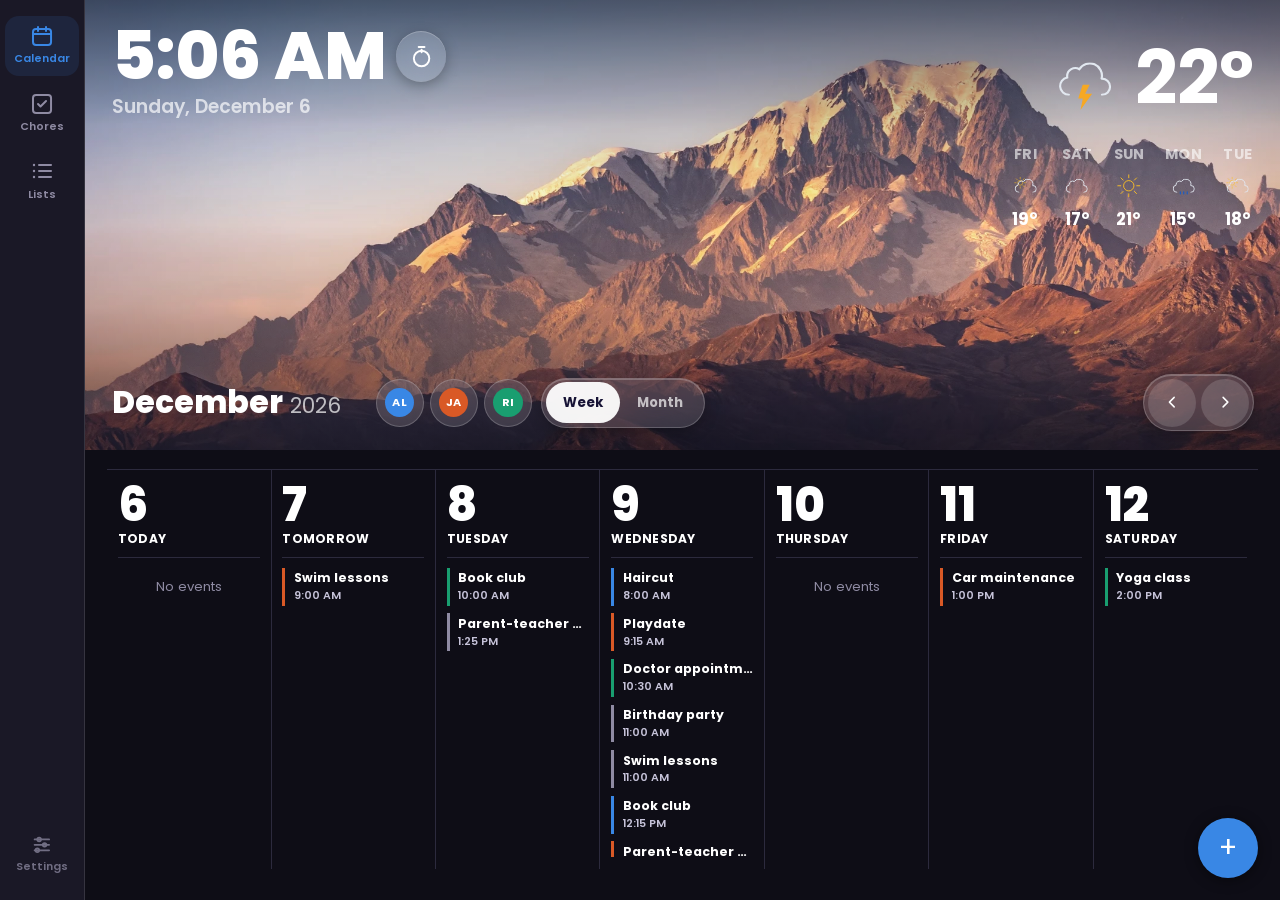
==== commit 746a320a: "Set sandbox demo weather to thunderstorm so the current-conditions icon shows the lightning animatio" ====
--- a/family-calendar/index.html
+++ b/family-calendar/index.html
@@ -2402,7 +2402,7 @@
   // so the widget's design is visible even when live data isn't. A real
   // deployment (Cloudflare Pages, no CSP sandbox) replaces this with a
   // live reading on the next successful fetch.
-  renderWeatherNow(2, 22);
+  renderWeatherNow(95, 22);
   document.querySelectorAll('.js-weather-now').forEach(n=> n.title = 'Demo reading — needs a real deployment (this preview blocks outside network calls) and location access.');
   renderWeatherStrip([
     {label:'Fri', code:1, temp:19}, {label:'Sat', code:3, temp:17}, {label:'Sun', code:0, temp:21},
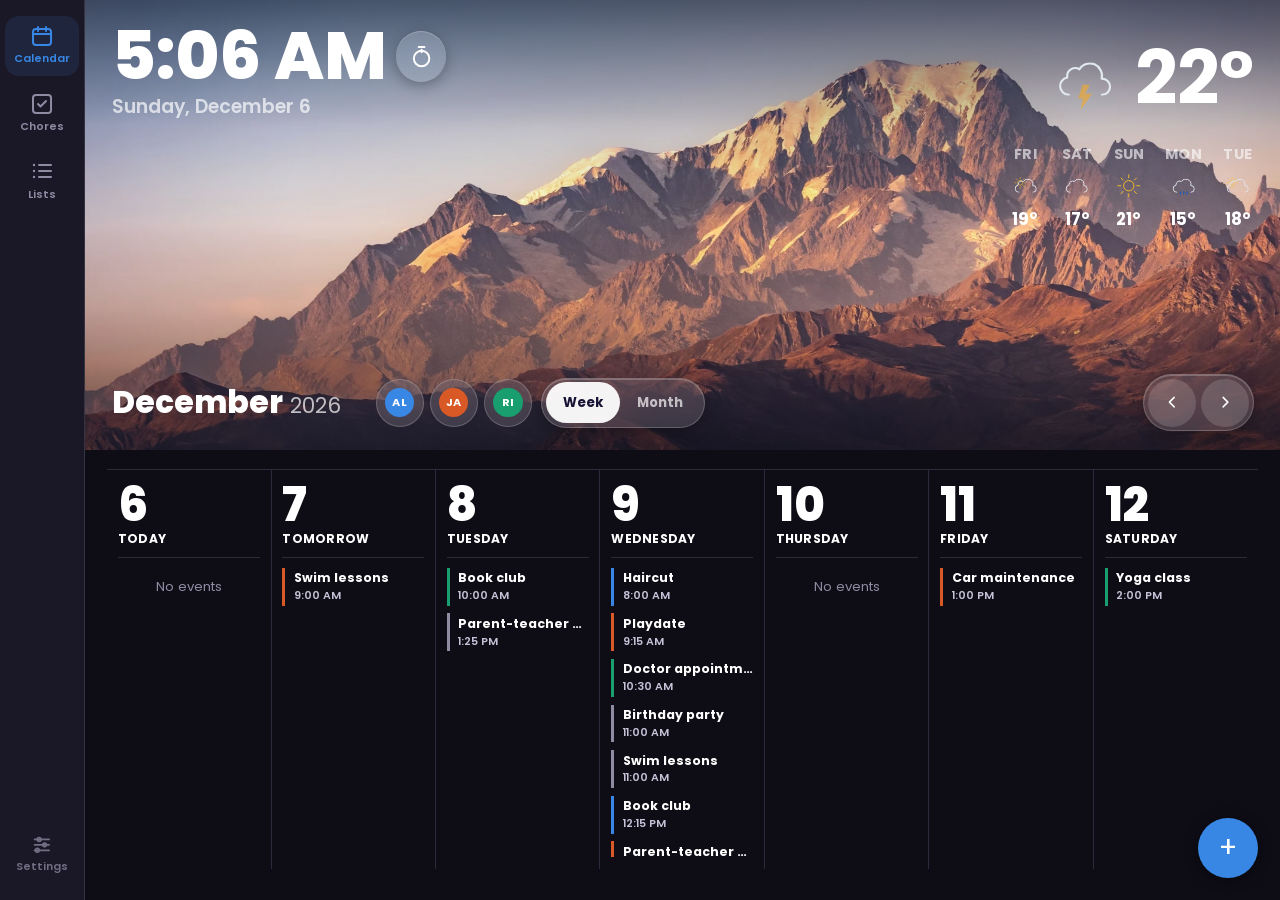
==== commit 798d02fd: "Fix scrollbar flash during the add/edit event panel's open/close animation .modal has overflow-y:aut" ====
--- a/family-calendar/index.html
+++ b/family-calendar/index.html
@@ -2194,6 +2194,14 @@
   panel.style.top = startRect.top+'px'; panel.style.left = startRect.left+'px';
   panel.style.width = startRect.width+'px'; panel.style.height = startRect.height+'px';
   panel.style.borderRadius = '50%';
+  // Suppressed for the duration of the grow animation — the panel's
+  // real content is already laid out at its full natural size while
+  // the box itself is still animating up from the trigger's small
+  // starting size, so .modal's own overflow-y:auto (there for
+  // genuinely long content once at rest) would otherwise flash a
+  // scrollbar for the ~400ms it takes height to catch up to the
+  // content. Restored once the height transition actually finishes.
+  panel.style.overflow = 'hidden';
   void panel.offsetWidth; // force layout so the transition below actually animates
   requestAnimationFrame(()=>{
     panel.style.transition = 'top .4s cubic-bezier(.22,.9,.32,1), left .4s cubic-bezier(.22,.9,.32,1), width .4s cubic-bezier(.22,.9,.32,1), height .4s cubic-bezier(.22,.9,.32,1), border-radius .4s cubic-bezier(.22,.9,.32,1), opacity .32s ease';
@@ -2201,10 +2209,16 @@
     panel.style.width = naturalW+'px'; panel.style.height = naturalH+'px';
     panel.style.borderRadius = borderRadius; panel.style.opacity = '1';
   });
+  const restoreOverflow = ()=>{ panel.style.overflow = ''; };
+  panel.addEventListener('transitionend', function onEnd(e){
+    if(e.propertyName==='height'){ panel.removeEventListener('transitionend', onEnd); restoreOverflow(); }
+  });
+  setTimeout(restoreOverflow, 420);
 }
 function closeFlipPanel(panel, scrim, trigger){
   if(panel.hidden) return;
   const rect = trigger.getBoundingClientRect();
+  panel.style.overflow = 'hidden'; // same reasoning as openFlipPanel, in reverse
   panel.style.transition = 'top .32s cubic-bezier(.4,0,.2,1), left .32s cubic-bezier(.4,0,.2,1), width .32s cubic-bezier(.4,0,.2,1), height .32s cubic-bezier(.4,0,.2,1), border-radius .32s cubic-bezier(.4,0,.2,1), opacity .26s ease';
   panel.style.top = rect.top+'px'; panel.style.left = rect.left+'px';
   panel.style.width = rect.width+'px'; panel.style.height = rect.height+'px';
@@ -2223,7 +2237,7 @@
   const cleanup = ()=>{
     panel.hidden = true;
     panel.style.transition = ''; panel.style.position = ''; panel.style.top = ''; panel.style.left = '';
-    panel.style.width = ''; panel.style.height = ''; panel.style.borderRadius = ''; panel.style.opacity = '';
+    panel.style.width = ''; panel.style.height = ''; panel.style.borderRadius = ''; panel.style.opacity = ''; panel.style.overflow = '';
     if(scrim) scrim.classList.remove('is-open');
   };
   panel.addEventListener('transitionend', cleanup, {once:true});
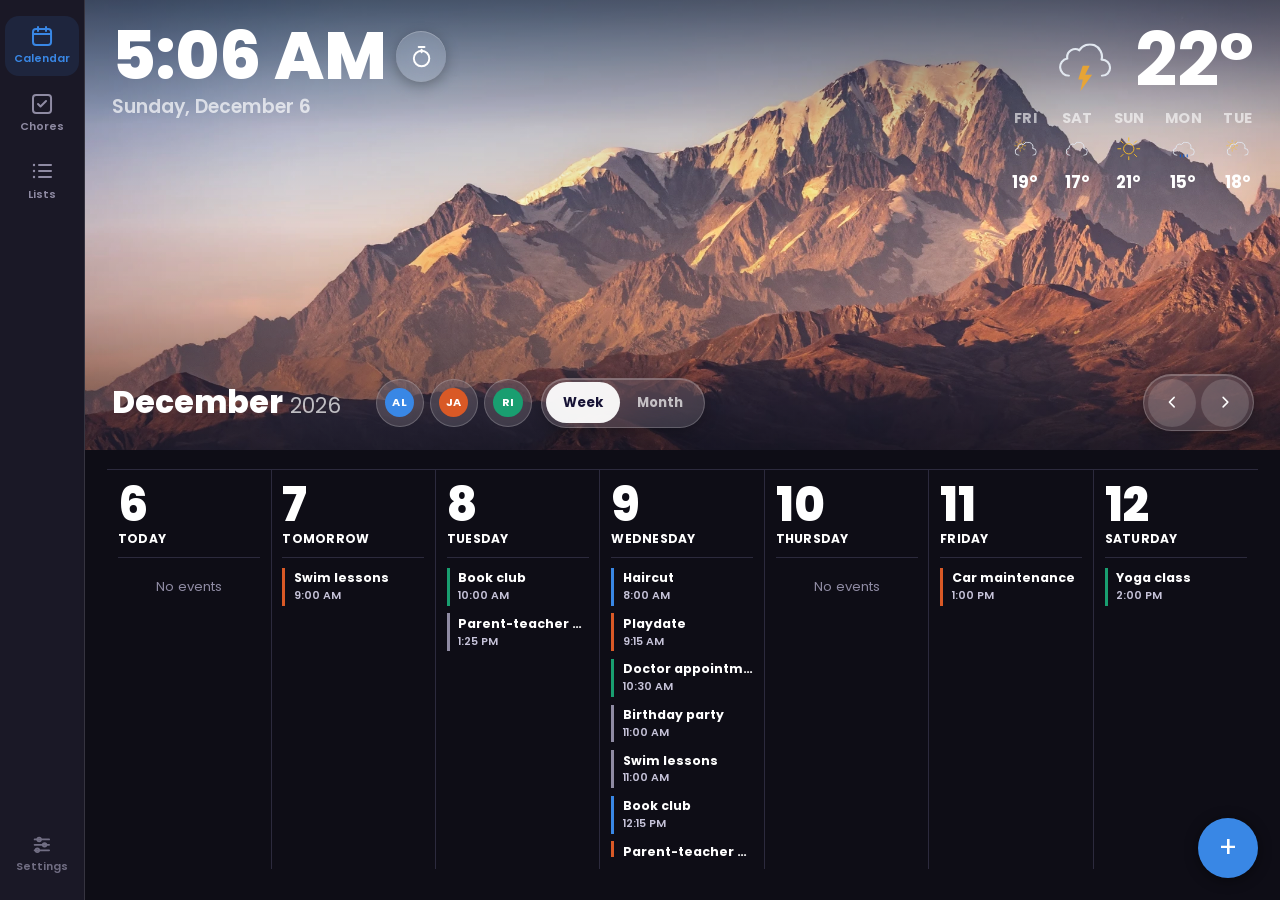
==== commit bdea55cd: "Align weather temp top edge with the clock's, so both sides of the header start at the same height ." ====
--- a/family-calendar/index.html
+++ b/family-calendar/index.html
@@ -119,7 +119,7 @@
   .hero-weather-block{ display:flex; align-items:center; gap:1rem; flex-wrap:wrap; }
   .weather-now{ display:flex; align-items:center; gap:.63rem; }
   .weather-now .wicon svg{ width:2.63rem; height:2.63rem; display:block; }
-  .weather-now .wtemp{ font-size:1.88rem; font-weight:700; }
+  .weather-now .wtemp{ font-size:1.88rem; font-weight:700; line-height:1; }
   .weather-strip{ display:flex; gap:1.06rem; padding-left:1.25rem; border-left:1px solid rgba(255,255,255,.16); }
   .weather-day{ display:flex; flex-direction:column; align-items:center; gap:.19rem; font-size:.83rem; color:rgba(255,255,255,.6); font-weight:700; text-transform:uppercase; letter-spacing:.02em; }
   .weather-day .wicon svg{ width:1.44rem; height:1.44rem; color:rgba(255,255,255,.82); display:block; }
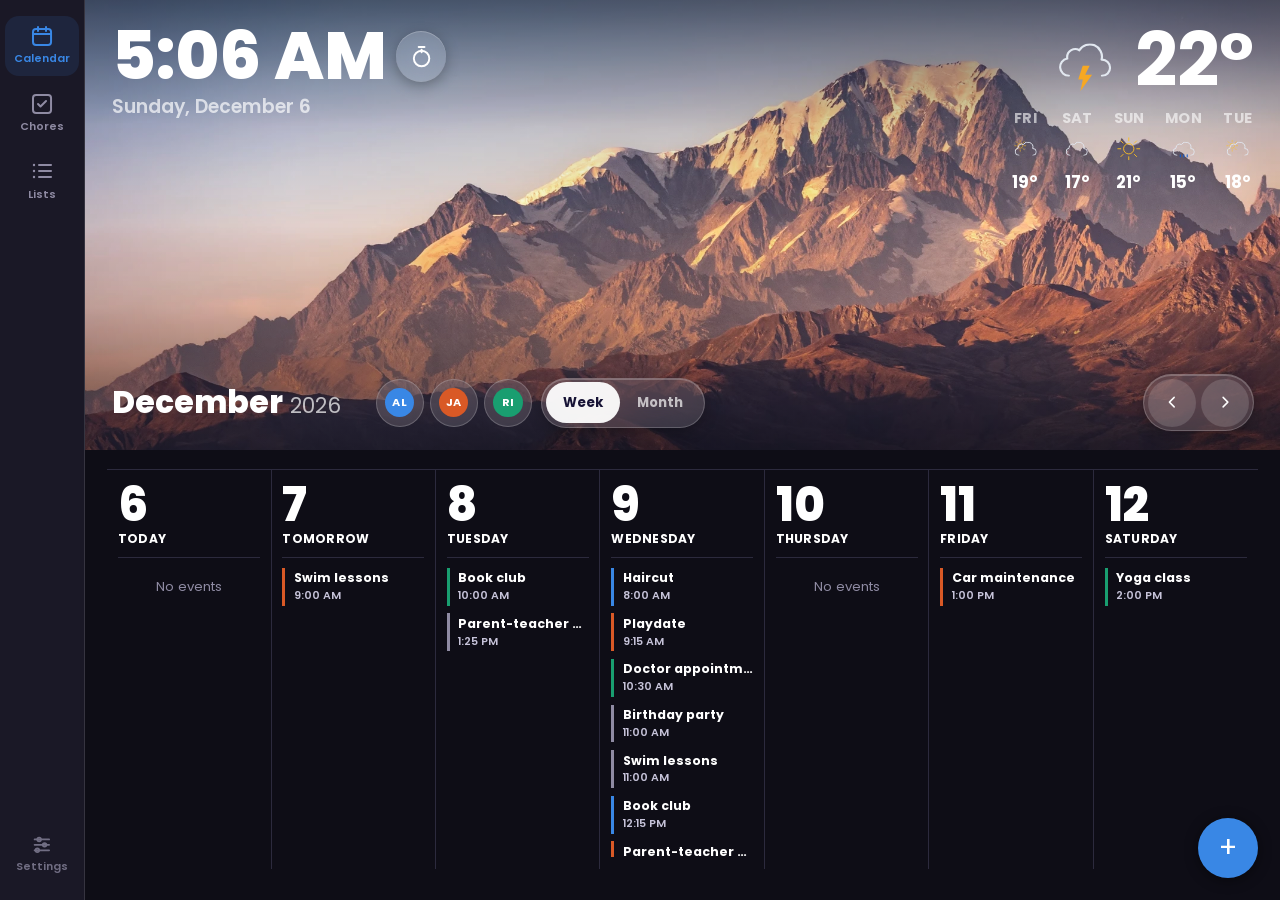
==== commit b923cb65: "Add video support to the screensaver (photos and short videos both work) screensaver_photos gets a m" ====
--- a/family-calendar/index.html
+++ b/family-calendar/index.html
@@ -709,8 +709,13 @@
   .avatar-pick.is-selected{ border-color:var(--ink); }
   .photo-grid{ display:grid; grid-template-columns:repeat(auto-fill,minmax(6rem,1fr)); gap:.6rem; }
   .photo-thumb{ position:relative; aspect-ratio:1/1; border-radius:var(--radius-sm); overflow:hidden; background:var(--bg); }
-  .photo-thumb img{ width:100%; height:100%; object-fit:cover; }
+  .photo-thumb img, .photo-thumb video{ width:100%; height:100%; object-fit:cover; }
   .photo-thumb .rm{ position:absolute; top:.2rem; right:.2rem; width:2rem; height:2rem; border-radius:50%; background:rgba(11,11,11,.55); color:#fff; border:none; }
+  .photo-thumb-play{
+    position:absolute; inset:0; display:flex; align-items:center; justify-content:center;
+    color:#fff; font-size:1.4rem; text-shadow:0 1px 4px rgba(0,0,0,.6); pointer-events:none;
+    background:rgba(0,0,0,.15);
+  }
   .upload-tile{ display:flex; align-items:center; justify-content:center; border:2px dashed var(--baseline); border-radius:var(--radius-sm); aspect-ratio:1/1; color:var(--ink-muted); font-size:1.6rem; cursor:pointer; }
 
   /* Family member photo — upload + crop, rather than a raw URL paste,
@@ -928,8 +933,8 @@
     transition: opacity 1.6s ease;
   }
   #screensaver.is-active{ opacity:1; pointer-events:auto; }
-  #screensaver img{ width:100%; height:100%; object-fit:cover; opacity:0; transition:opacity 1.6s ease; position:absolute; inset:0; }
-  #screensaver img.is-shown{ opacity:1; }
+  #screensaver img, #screensaver video{ width:100%; height:100%; object-fit:cover; opacity:0; transition:opacity 1.6s ease; position:absolute; inset:0; }
+  #screensaver img.is-shown, #screensaver video.is-shown{ opacity:1; }
   #screensaver .ss-clock{
     position:absolute; left:2rem; bottom:2rem; color:#fff; font-weight:700; text-shadow:0 2px 10px rgba(0,0,0,.6);
   }
@@ -1106,8 +1111,9 @@
 
       <div class="settings-section">
         <h2>Screensaver photos</h2>
+        <p class="settings-hint">Photos and short videos both work — a video plays muted and looped for its slot in the rotation.</p>
         <div class="photo-grid" id="photo-grid"></div>
-        <input type="file" id="photo-upload-input" accept="image/*" multiple class="visually-hidden">
+        <input type="file" id="photo-upload-input" accept="image/*,video/*" multiple class="visually-hidden">
       </div>
 
       <div class="settings-section">
@@ -1609,7 +1615,8 @@
       const path = `${Date.now()}-${Math.random().toString(36).slice(2)}-${file.name}`;
       const { error } = await sb.storage.from('screensaver-photos').upload(path, file);
       if(error){ console.warn(error); return; }
-      await sb.from('screensaver_photos').insert({ storage_path: path, sort_order: sortOrder });
+      const media_type = file.type.startsWith('video/') ? 'video' : 'photo';
+      await sb.from('screensaver_photos').insert({ storage_path: path, sort_order: sortOrder, media_type });
     },
     async deletePhoto(photo){
       await sb.storage.from('screensaver-photos').remove([photo.storage_path]);
@@ -1794,8 +1801,17 @@
 
     async listPhotos(){ return data.photos.slice().sort((a,b)=>a.sort_order-b.sort_order); },
     async addPhotoFile(file, sortOrder){
+      // The sandbox has no real file storage — everything's base64'd
+      // straight into localStorage, which caps out around 5-10MB total.
+      // Fine for photos; a video that size (or larger) would silently
+      // fail to persist past this session (see persist()'s catch), so
+      // warn up front rather than let it look like it worked.
+      if(file.type.startsWith('video/') && file.size > 8*1024*1024){
+        alert("This video is " + (file.size/1024/1024).toFixed(1) + "MB — too big for the local sandbox's storage (~8MB). It'll play for this session but won't survive a reload here. A real deployment (Supabase Storage) has no such limit.");
+      }
       const dataUrl = await new Promise((resolve,reject)=>{ const r=new FileReader(); r.onload=()=>resolve(r.result); r.onerror=reject; r.readAsDataURL(file); });
-      data.photos.push({ id:uid(), storage_path:dataUrl, sort_order:sortOrder });
+      const media_type = file.type.startsWith('video/') ? 'video' : 'photo';
+      data.photos.push({ id:uid(), storage_path:dataUrl, sort_order:sortOrder, media_type });
       persist(); notify('photos');
     },
     async deletePhoto(photo){ data.photos = data.photos.filter(p=>p.id!==photo.id); persist(); notify('photos'); },
@@ -3600,7 +3616,11 @@
   state.photos.forEach(p=>{
     const thumb = document.createElement('div');
     thumb.className = 'photo-thumb';
-    thumb.innerHTML = `<img src="${db.getPhotoUrl(p)}" loading="lazy"><button class="rm" data-id="${p.id}">✕</button>`;
+    const isVideo = p.media_type === 'video';
+    const media = isVideo
+      ? `<video src="${db.getPhotoUrl(p)}" muted preload="metadata"></video><span class="photo-thumb-play">▶</span>`
+      : `<img src="${db.getPhotoUrl(p)}" loading="lazy">`;
+    thumb.innerHTML = `${media}<button class="rm" data-id="${p.id}">✕</button>`;
     thumb.querySelector('.rm').addEventListener('click', async ()=>{
       await db.deletePhoto(p);
       loadPhotos();
@@ -3912,7 +3932,7 @@
   const ss = el('screensaver');
   ss.classList.add('is-active');
   el('ss-empty').style.display = state.photos.length ? 'none' : 'flex';
-  ss.querySelectorAll('img').forEach(i=>i.remove());
+  ss.querySelectorAll('img, video').forEach(i=>i.remove());
   renderScreensaverUpcoming();
   if(!state.photos.length) return;
   ssIndex = 0;
@@ -3972,17 +3992,23 @@
   const ss = el('screensaver');
   const photo = state.photos[ssIndex];
   if(!photo) return;
-  const img = document.createElement('img');
-  img.src = db.getPhotoUrl(photo);
-  img.addEventListener('load', ()=>{
-    ss.querySelectorAll('img').forEach(i=>i.remove());
-    ss.insertBefore(img, ss.firstChild);
-    requestAnimationFrame(()=> img.classList.add('is-shown'));
-  });
+  const isVideo = photo.media_type === 'video';
+  const media = document.createElement(isVideo ? 'video' : 'img');
+  if(isVideo){
+    media.muted = true; media.loop = true; media.playsInline = true; media.autoplay = true;
+  }
+  media.src = db.getPhotoUrl(photo);
+  media.addEventListener(isVideo ? 'loadeddata' : 'load', ()=>{
+    ss.querySelectorAll('img, video').forEach(i=>i.remove());
+    ss.insertBefore(media, ss.firstChild);
+    requestAnimationFrame(()=> media.classList.add('is-shown'));
+    if(isVideo) media.play().catch(()=>{});
+  }, { once:true });
 }
 function wakeScreensaver(){
   clearInterval(ssInterval);
   el('screensaver').classList.remove('is-active');
+  el('screensaver').querySelectorAll('video').forEach(v=> v.pause());
 }
 function renderScreensaverClock(now){
   el('ss-time').textContent = fmtTime(now);
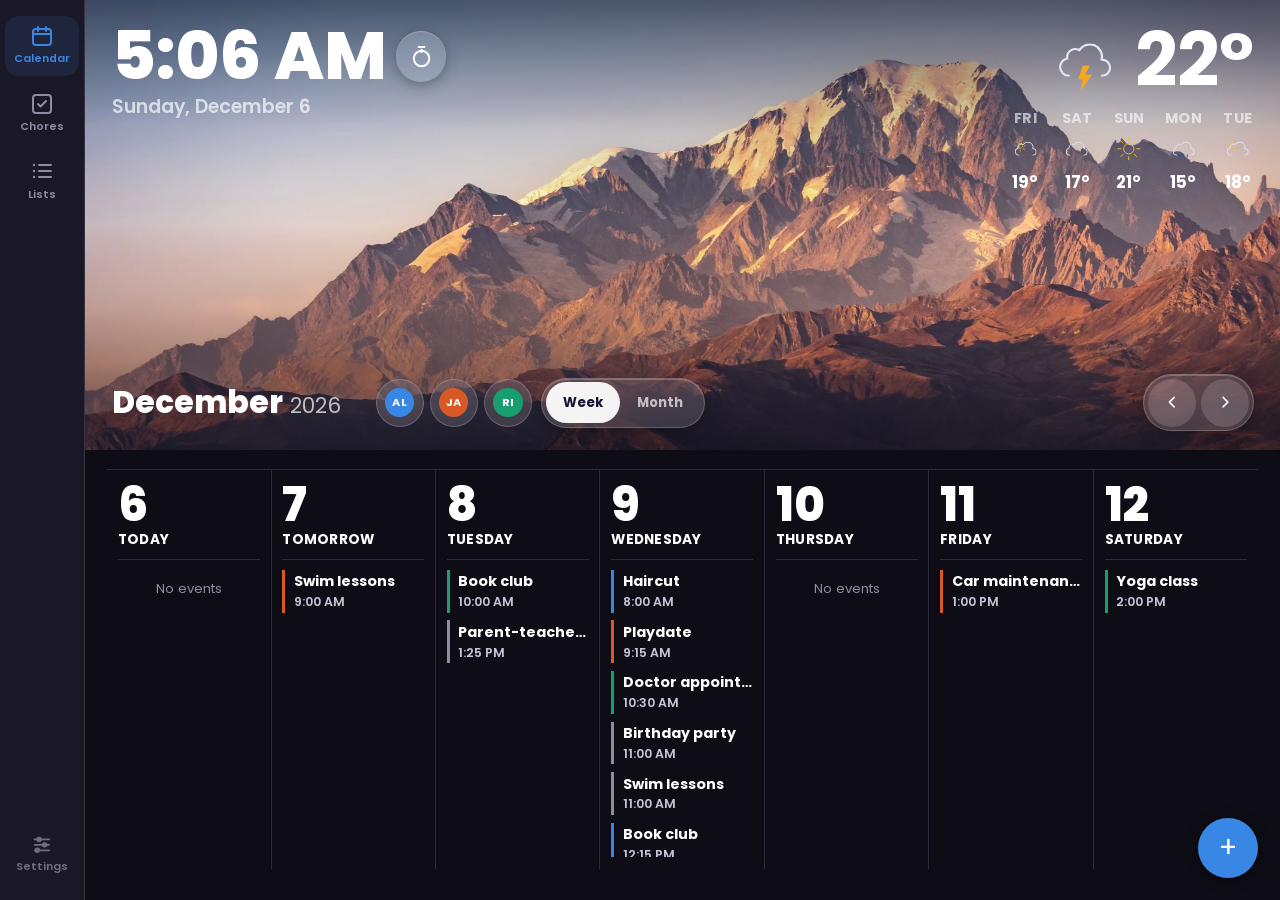
==== commit edf42337: "Bump month view text sizes substantially and week view event text slightly Month: day numbers, weekd" ====
--- a/family-calendar/index.html
+++ b/family-calendar/index.html
@@ -472,8 +472,13 @@
     padding-bottom:.6rem; margin-bottom:.1rem; border-bottom:1px solid var(--gridline);
   }
   .day-col .col-head .dnum{ font-size:3rem; font-weight:800; line-height:1; color:var(--ink); }
-  .day-col .col-head .dname{ font-size:.78rem; color:var(--ink); font-weight:700; text-transform:uppercase; letter-spacing:.02em; }
+  .day-col .col-head .dname{ font-size:.88rem; color:var(--ink); font-weight:700; text-transform:uppercase; letter-spacing:.02em; }
   .day-col .col-events{ display:flex; flex-direction:column; gap:.5rem; overflow-y:auto; min-height:0; }
+  /* Week view reads from across the room — a notch larger than the shared
+     compact row used in lists/modals */
+  .day-col .event-row .ername{ font-size:.92rem; }
+  .day-col .event-row .ertime{ font-size:.8rem; }
+  .day-col .event-row .er-recur-icon{ width:.78rem; height:.78rem; }
 
   /* Shared compact event row — text directly on the flat background, a
      colored bar carries identity instead of a filled pill/card */
@@ -510,7 +515,7 @@
     border-top:1px solid var(--gridline); border-left:1px solid var(--gridline);
     position:absolute; inset:0; width:100%; height:100%; background:var(--bg);
   }
-  .month-dow{ text-align:center; font-size:.68rem; font-weight:700; color:var(--ink-muted); text-transform:uppercase; padding:.4rem 0; }
+  .month-dow{ text-align:center; font-size:.9rem; font-weight:700; color:var(--ink-muted); text-transform:uppercase; padding:.4rem 0; }
   .month-cell{
     border-right:1px solid var(--gridline); border-bottom:1px solid var(--gridline); display:flex; flex-direction:column;
     align-items:flex-start; padding:.4rem .45rem; cursor:pointer; gap:.2rem; min-height:0; min-width:0; overflow:hidden;
@@ -552,10 +557,10 @@
   }
   .month-cell.is-today .mnum{ color:var(--accent); }
   .month-cell.is-other-month{ opacity:.35; }
-  .month-cell .mnum{ font-weight:700; font-size:.82rem; flex-shrink:0; }
-  .month-cell .mpills{ display:flex; flex-direction:column; gap:2px; width:100%; overflow:hidden; }
-  .month-cell .mpill{ font-size:.6rem; font-weight:700; color:#fff; border-radius:4px; padding:1px 5px; white-space:nowrap; overflow:hidden; text-overflow:ellipsis; }
-  .month-cell .mmore{ font-size:.58rem; color:var(--ink-muted); font-weight:700; padding-left:5px; }
+  .month-cell .mnum{ font-weight:700; font-size:1.25rem; flex-shrink:0; }
+  .month-cell .mpills{ display:flex; flex-direction:column; gap:3px; width:100%; overflow:hidden; }
+  .month-cell .mpill{ font-size:.95rem; font-weight:700; color:#fff; border-radius:5px; padding:2px 6px; white-space:nowrap; overflow:hidden; text-overflow:ellipsis; }
+  .month-cell .mmore{ font-size:.82rem; color:var(--ink-muted); font-weight:700; padding-left:5px; }
 
   /* Calendar: month, landscape only — a left wallpaper sidebar (the same
      night-sky/aurora/pine art as the header) carrying clock, date,
@@ -1114,6 +1119,13 @@
         <p class="settings-hint">Photos and short videos both work — a video plays muted and looped for its slot in the rotation.</p>
         <div class="photo-grid" id="photo-grid"></div>
         <input type="file" id="photo-upload-input" accept="image/*,video/*" multiple class="visually-hidden">
+        <div class="field" style="margin-top:1rem">
+          <label for="photo-url-input">Or add by URL — e.g. a video served locally on this device (no upload, no size limit)</label>
+          <div style="display:flex; gap:.6rem;">
+            <input type="text" id="photo-url-input" placeholder="http://localhost:8080/screensaver.mp4" style="flex:1">
+            <button class="btn primary" id="photo-url-add-btn">Add</button>
+          </div>
+        </div>
       </div>
 
       <div class="settings-section">
@@ -1618,11 +1630,27 @@
       const media_type = file.type.startsWith('video/') ? 'video' : 'photo';
       await sb.from('screensaver_photos').insert({ storage_path: path, sort_order: sortOrder, media_type });
     },
+    // Points a slide at a URL the *device itself* resolves at render time
+    // (e.g. http://localhost:PORT/screensaver.mp4 from a tiny local
+    // server on the same wall PC serving a video that never leaves that
+    // machine) rather than a file this browser uploads to Storage —
+    // storage_path is the literal URL, not a Storage object key. See
+    // getPhotoUrl()'s scheme check below for how a slide row is told
+    // apart as external vs. an uploaded object.
+    async addPhotoUrl(url, sortOrder){
+      const media_type = /\.(mp4|mov|webm|m4v|mkv)(\?|$)/i.test(url) ? 'video' : 'photo';
+      await sb.from('screensaver_photos').insert({ storage_path: url, sort_order: sortOrder, media_type });
+    },
     async deletePhoto(photo){
-      await sb.storage.from('screensaver-photos').remove([photo.storage_path]);
+      if(!/^(https?:|file:)/i.test(photo.storage_path)){
+        await sb.storage.from('screensaver-photos').remove([photo.storage_path]);
+      }
       await sb.from('screensaver_photos').delete().eq('id', photo.id);
     },
-    getPhotoUrl(photo){ return sb.storage.from('screensaver-photos').getPublicUrl(photo.storage_path).data.publicUrl; },
+    getPhotoUrl(photo){
+      if(/^(https?:|file:)/i.test(photo.storage_path)) return photo.storage_path;
+      return sb.storage.from('screensaver-photos').getPublicUrl(photo.storage_path).data.publicUrl;
+    },
 
     subscribe(cb){
       const channel = sb.channel('public-changes');
@@ -1802,16 +1830,31 @@
     async listPhotos(){ return data.photos.slice().sort((a,b)=>a.sort_order-b.sort_order); },
     async addPhotoFile(file, sortOrder){
       // The sandbox has no real file storage — everything's base64'd
-      // straight into localStorage, which caps out around 5-10MB total.
-      // Fine for photos; a video that size (or larger) would silently
-      // fail to persist past this session (see persist()'s catch), so
-      // warn up front rather than let it look like it worked.
-      if(file.type.startsWith('video/') && file.size > 8*1024*1024){
-        alert("This video is " + (file.size/1024/1024).toFixed(1) + "MB — too big for the local sandbox's storage (~8MB). It'll play for this session but won't survive a reload here. A real deployment (Supabase Storage) has no such limit.");
+      // straight into memory/localStorage, which caps out around 5-10MB
+      // total. A source video export (raw camera/render output — tens
+      // to hundreds of MB) will hang or crash the tab trying to read
+      // that much into a single data: URL string, so this is a hard
+      // block, not just a warning: FileReader never even starts for a
+      // file over the cap. A real deployment streams straight to
+      // Supabase Storage instead of through the browser's memory, so it
+      // doesn't have this ceiling — 20MB is a sandbox-only limit.
+      const MAX_LOCAL_FILE_BYTES = 20*1024*1024;
+      if(file.size > MAX_LOCAL_FILE_BYTES){
+        alert(`"${file.name}" is ${(file.size/1024/1024).toFixed(0)}MB — too big for the local sandbox preview (20MB limit here; a real deployment has no such limit). Trim/compress it first: a screensaver slide only needs to be a short (10-20s), modest-resolution loop, not a full-res camera/render export.`);
+        return;
       }
       const dataUrl = await new Promise((resolve,reject)=>{ const r=new FileReader(); r.onload=()=>resolve(r.result); r.onerror=reject; r.readAsDataURL(file); });
       const media_type = file.type.startsWith('video/') ? 'video' : 'photo';
       data.photos.push({ id:uid(), storage_path:dataUrl, sort_order:sortOrder, media_type });
+      persist(); notify('photos');
+    },
+    // See supabaseDb.addPhotoUrl() — same idea, points a slide at a URL
+    // the device resolves itself (e.g. a video served by a tiny local
+    // server on that machine) instead of reading a file into memory.
+    // No size cap here since nothing gets read into this tab at all.
+    async addPhotoUrl(url, sortOrder){
+      const media_type = /\.(mp4|mov|webm|m4v|mkv)(\?|$)/i.test(url) ? 'video' : 'photo';
+      data.photos.push({ id:uid(), storage_path:url, sort_order:sortOrder, media_type });
       persist(); notify('photos');
     },
     async deletePhoto(photo){ data.photos = data.photos.filter(p=>p.id!==photo.id); persist(); notify('photos'); },
@@ -3639,6 +3682,13 @@
   e.target.value = '';
   loadPhotos();
 });
+el('photo-url-add-btn').addEventListener('click', async ()=>{
+  const url = el('photo-url-input').value.trim();
+  if(!url) return;
+  await db.addPhotoUrl(url, state.photos.length);
+  el('photo-url-input').value = '';
+  loadPhotos();
+});
 async function loadPhotos(){
   state.photos = await db.listPhotos();
   if(state.view==='settings') renderPhotoSettings();
@@ -4004,6 +4054,13 @@
     requestAnimationFrame(()=> media.classList.add('is-shown'));
     if(isVideo) media.play().catch(()=>{});
   }, { once:true });
+  // A slide that can't decode (unsupported codec, corrupt file) would
+  // otherwise just leave whatever was showing before frozen there —
+  // skip straight to the next slide instead of stalling the rotation.
+  media.addEventListener('error', ()=>{
+    console.warn('Screensaver slide failed to load, skipping:', photo, media.error);
+    if(state.photos.length > 1){ ssIndex = (ssIndex+1) % state.photos.length; showScreensaverPhoto(); }
+  }, { once:true });
 }
 function wakeScreensaver(){
   clearInterval(ssInterval);
